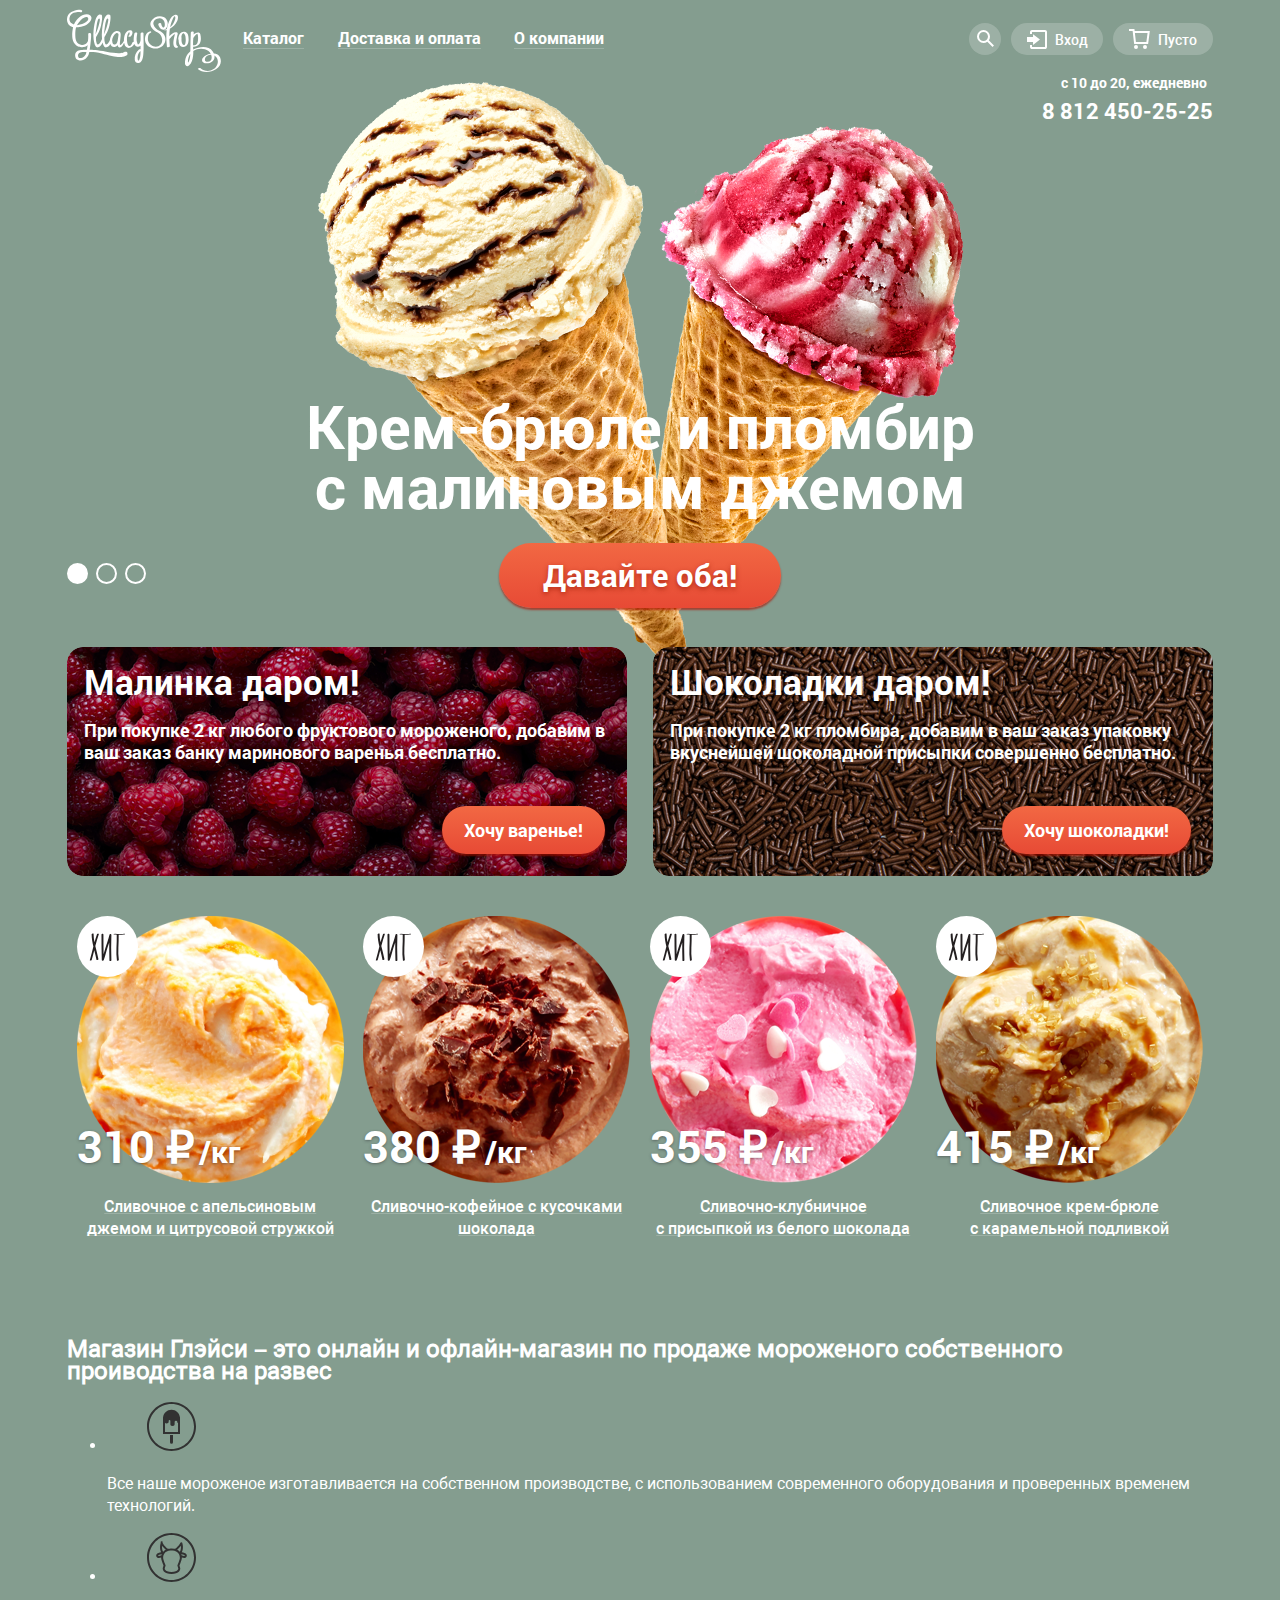
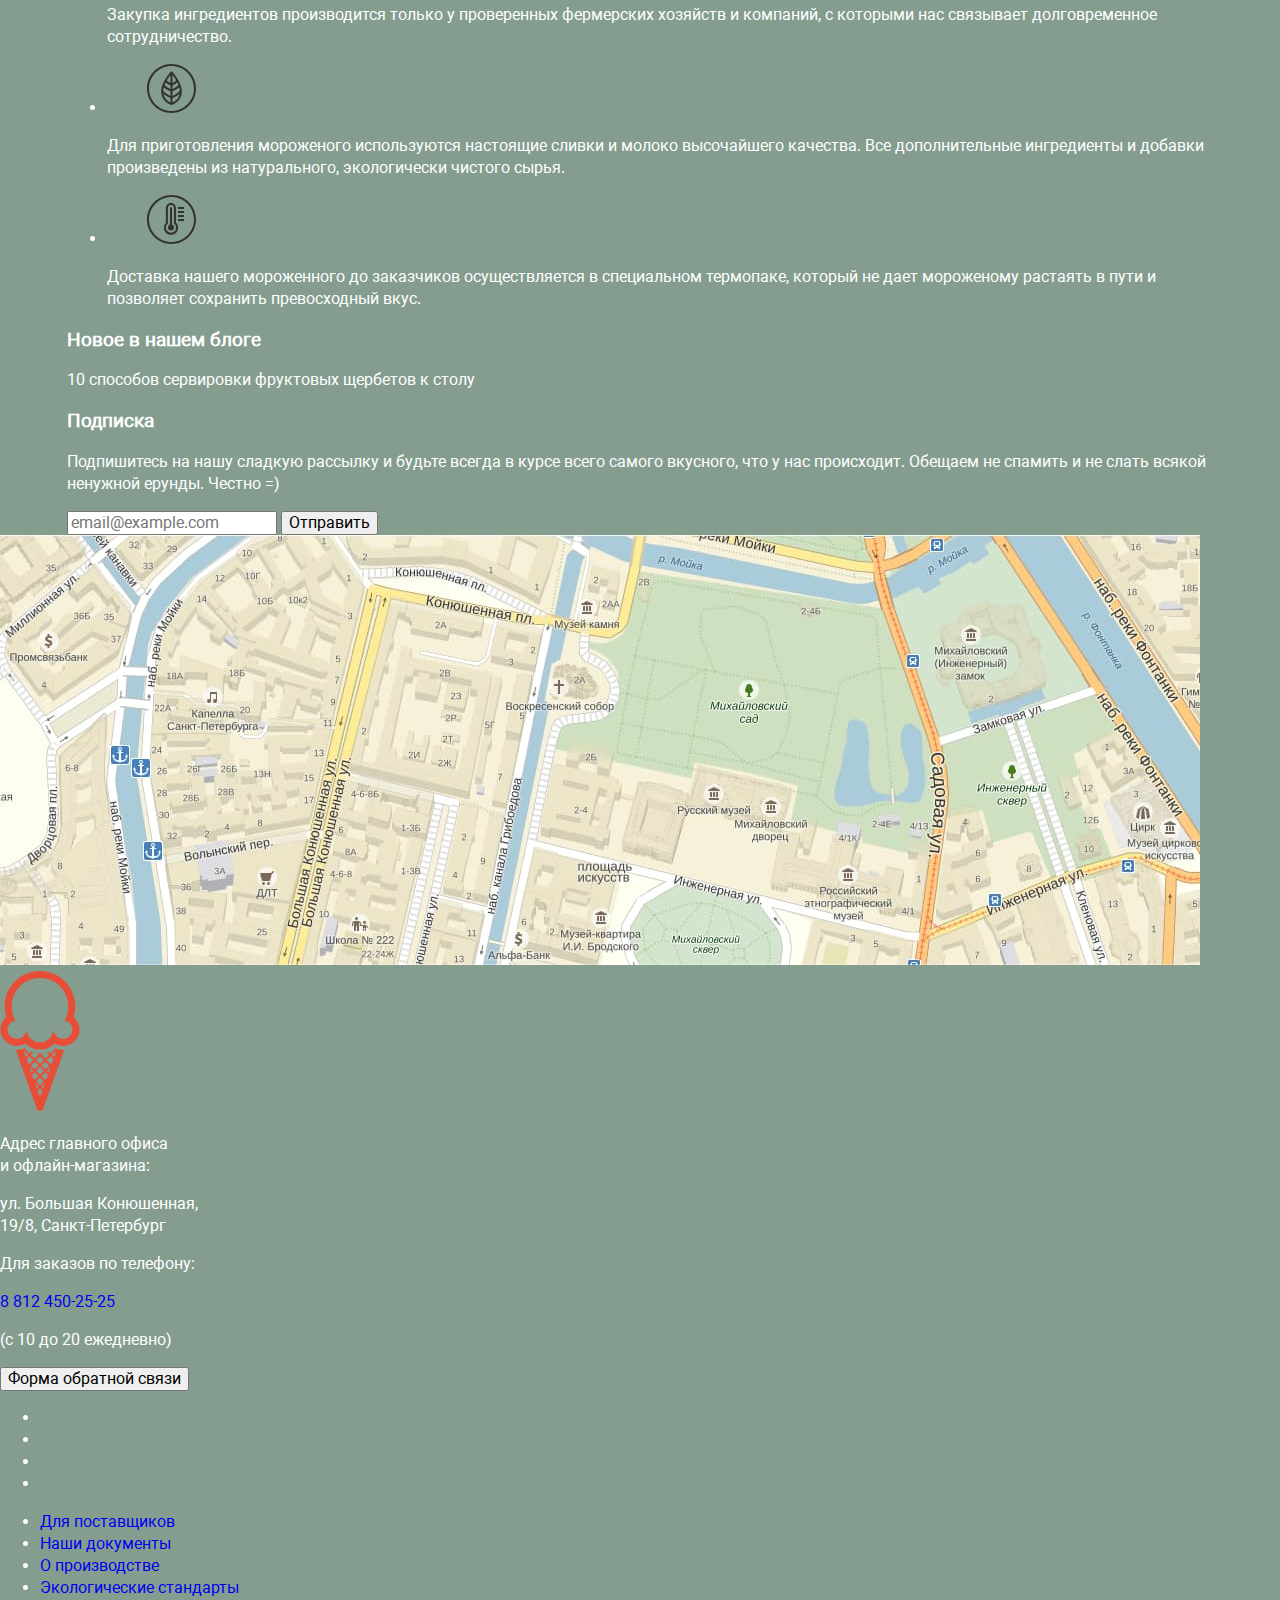
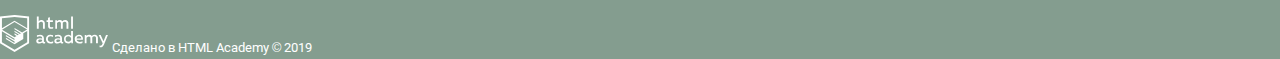
==== index.html @ 86db8cbe "Добавил header в каталог. Завершил index карточки товара хит." ====
<!DOCTYPE html>
<html class="document-page" lang="ru">
  <head>
    <meta charset="utf-8">
    <meta name="viewport" content="width=device-width, initial-scale=1.8">
    <meta http-equiv="X-UA-Compatible" content="ie=edge">
    <link rel="stylesheet" href="css/normalize.css">
    <link rel="stylesheet" href="css/style.css">
    <title>HTML Academy: Глейси</title>
  </head>

  <body class="page-body page-wrapper-1">
    <header class="main-header container">
      <img class="index-logo" src="img/logo.svg" height="64" width="154" alt="Логотип">

      <nav class="header-menu">
        <ul class="header-menu-list">
          <li class="header-menu-item">
            <a class="header-menu-reff hidden-menu-open" href="#">Каталог</a>

            <div class="hidden-menu">
              <h2 class="hidden-menu-title">Новинки</h2>

              <ul class="hidden-menu-list">
                <li class="hidden-menu-item">
                  <a class="hidden-reff" href="catalog.html">Сливочное</a>
                </li>

                <li class="hidden-menu-item">
                  <a class="hidden-reff" href="#">Щербеты</a>
                </li>

                <li class="hidden-menu-item">
                  <a class="hidden-reff" href="#">Фруктовый лед</a>
                </li>

                <li class="hidden-menu-item">
                  <a class="hidden-reff" href="#">Мелорин</a>
                </li>
              </ul>
            </div>
          </li>

          <li class="header-menu-item">
            <a class="header-menu-reff" href="#">Доставка и оплата</a>
          </li>

          <li class="header-menu-item">
            <a class="header-menu-reff"  href="#">О компании</a>
          </li>
        </ul>
      </nav>

      <ul class="header-login-menu">
        <li class="login-menu-item">
          <form action="https://echo.htmlacademy.ru" class="search-form" method="get">
            <label for="search-on-document" class="visually-hidden">Поиск на сайте</label>

            <input id="search-on-document" class="search-field" type="search" placeholder="Крем-брюле">

            <button class="login-menu-btn search-btn" type="submit" aria-label="Найти"></button>
          </form>
        </li>

        <li class="login-menu-item">
          <button class="login-menu-btn login-btn" type="button">Вход</button>

          <form action="https://echo.htmlacademy.ru" class="login-form" method="get">
            <label for="login-email" class="visually-hidden">Вход в личный кабинет</label>

            <input id="login-email" class="text-field" type="email" placeholder="email@example.com">

            <label for="login-password" class="visually-hidden">Поиск на сайте</label>

            <input id="login-password" class="text-field" type="email" placeholder="......">

            <button class="gl-btn enter-btn" type="submit">Войти</button>

            <div class="login-reff">
              <a href="#">Забыли пароль?</a>

              <a href="#">Новая регистрация</a>
            </div>
          </form>
        </li>

        <li class="login-menu-item">
          <button class="login-menu-btn basket-btn" type="button">Пусто</button>

          <form action="https://echo.htmlacademy.ru" class="basket-form" method="get">
            <ul class="product-items-list">
              <li class="product-item">
                <img src="img/item_1_small.png" height="33" width="33" alt="мини фото товара 1"/>

                <span>Пломбир с апельсиновым джемом</span>

                <span class="qty-product">1,5 кг х&nbsp;</span>

                <span class="item-price">200 руб.</span>

                <span class="total-amount">300 руб.</span>
              </li>

              <li class="product-item">
                <img src="img/item_2_small.png" height="33" width="33" alt="мини фото товара 2"/>

                <span>Клубничный пломбир с присыпкой из белого шоколада</span>

                <span class="qty-product">1,5 кг х&nbsp;</span>

                <span class="item-price">300 руб.</span>

                <span class="total-amount">450 руб.</span>
              </li>
            </ul>

            <div class="product-order">
              <div class="total-price">
                <span>Итого:&nbsp;</span>

                <span>750 руб.</span>
              </div>

              <button class="gl-btn buy-btn" type="submit">Оформить заказ</button>
            </div>
          </form>
         </li>
      </ul>

      <div class="header-contact">
        <p>с 10 до 20, ежедневно</p>

        <a href="tel:88124502525">8 812 450-25-25</a>
      </div>

      <section class="slider">
        <ul class="slider-list">
          <li class="slider-item slide slide-current" data-number="1">
            <h3 class="slide-title">
              Крем-брюле и пломбир с малиновым джемом
            </h3>

            <a class="button slide-button" href="#">
              Давайте оба!
            </a>
          </li>

          <li class="slider-item slide" data-number="2">
            <h3 class="slide-title">
              Шоколадный пломбир и лимонный сорбет
            </h3>

            <a class="button slide-button" href="#">
              Давайте оба!
            </a>
          </li>

          <li class="slider-item slide" data-number="3">
            <h3 class="slide-title">
              Пломбир с помадкой и клубничный щербет
            </h3>

            <a class="button slide-button" href="#">
              Давайте оба!
            </a>
          </li>
        </ul>

        <div class="slider-controls">
          <button class="slider-control current" type="button" aria-label="Первый слайд" data-number="1"></button>
          <button class="slider-control" type="button" aria-label="Второй слайд" data-number="2"></button>
          <button class="slider-control" type="button" aria-label="Третий слайд" data-number="3"></button>
        </div>
      </section>
    </header>

    <main>
      <h1 class="visually-hidden">Глейси</h1>

      <div class="container">
        <section class="promo-action">
          <ul class="promo-action-list">
            <li class="promo-action-item">
              <h2 class="promo-item-title">Малинка даром!</h2>

              <p class="promo-item-text">При покупке 2 кг любого фруктового мороженого, добавим в ваш заказ банку маринового варенья бесплатно.</p>

              <a class="gl-btn promo-item-btn" href="#">Хочу варенье!</a>
            </li>

            <li class="promo-action-item">
              <h2 class="promo-item-title">Шоколадки даром!</h2>

              <p class="promo-item-text">При покупке 2 кг пломбира, добавим в ваш заказ упаковку вкуснейшей шоколадной присыпки совершенно бесплатно.</p>

              <a class="gl-btn promo-item-btn" href="#">Хочу шоколадки!</a>
            </li>
          </ul>
        </section>

        <section class="product-hit">
          <ul class="product-hit-list">
            <li class="product-hit-item">
              <div class="product-item-wrapper">
                <h3 class="product-hit-title">Сливочное с апельсиновым<br> джемом и цитрусовой стружкой</h3>

                <img class="product-hit-img" src="img/item-hit_1.png" height="267" width="267" alt="Фото Сливочное с апельсиновым джемом"/>

                <div class="product-hit-price">
                  <span class="hit-price">310 ₽</span>

                  <span class="hit-weight">/кг</span>
                </div>
              </div>

              <a class="gl-btn show-btn" href="#">Быстрый просмотр</a>
            </li>

            <li class="product-hit-item">
              <div class="product-item-wrapper">
                <h3 class="product-hit-title">Сливочно-кофейное с кусочками шоколада</h3>

                <img class="product-hit-img" src="img/item-hit_2.png" height="267" width="267" alt="Фото Сливочно-кофейное"/>

                <div class="product-hit-price">
                  <span class="hit-price">380 ₽</span>

                  <span class="hit-weight">/кг</span>
                </div>
              </div>

              <a class="gl-btn show-btn" href="#">Быстрый просмотр</a>
            </li>

            <li class="product-hit-item">
              <div class="product-item-wrapper">
                <h3 class="product-hit-title">Сливочно-клубничное<br> с присыпкой из белого шоколада</h3>

                <img class="product-hit-img" src="img/item-hit_3.png" height="267" width="267" alt="Фото Сливочно-клубничное"/>

                <div class="product-hit-price">
                  <span class="hit-price">355 ₽</span>

                  <span class="hit-weight">/кг</span>
                </div>
              </div>

              <a class="gl-btn show-btn" href="#">Быстрый просмотр</a>
            </li>

            <li class="product-hit-item">
              <div class="product-item-wrapper">
                <h3 class="product-hit-title">Сливочное крем-брюле<br> с карамельной подливкой </h3>

                <img class="product-hit-img" src="img/item-hit_4.png" height="267" width="267" alt="Фото Сливочное крем-брюле"/>

                <div class="product-hit-price">
                  <span class="hit-price">415 ₽</span>

                  <span class="hit-weight">/кг</span>
                </div>
              </div>

              <a class="gl-btn show-btn" href="#">Быстрый просмотр</a>
            </li>
           </ul>
        </section>

        <section>
          <h2>Магазин Глэйси – это онлайн и офлайн-магазин по продаже мороженого собственного проиводства на развес</h2>

          <ul>
            <li>
              <figure>
                <img src="img/ice-cream.svg" alt="Мороженое">
              </figure>

              <p>Все наше мороженое изготавливается на собственном производстве, с использованием современного оборудования и проверенных временем технологий.</p>
            </li>

            <li>
              <figure>
                <img src="img/cow.svg" alt="Корова">
              </figure>

              <p>Закупка ингредиентов производится только у проверенных фермерских хозяйств и компаний, с которыми нас связывает долговременное сотрудничество.</p>
            </li>

            <li>
              <figure>
                <img src="img/eco.svg" alt="Эко">
              </figure>

              <p>Для приготовления мороженого используются настоящие сливки и молоко высочайшего качества. Все дополнительные ингредиенты и добавки произведены из натурального, экологически чистого сырья.</p>
            </li>

            <li>
              <figure>
                <img src="img/thermometer.svg" alt="Градусник">
              </figure>

              <p>Доставка нашего мороженного до заказчиков осуществляется в специальном термопаке, который не дает мороженому растаять в пути и позволяет сохранить превосходный вкус.</p>
            </li>
          </ul>
        </section>

        <section>
          <div>
            <h3>Новое в нашем блоге</h3>

            <p>10 способов сервировки фруктовых щербетов к столу</p>
          </div>

          <div>
            <h3>Подписка</h3>

            <p>Подпишитесь на нашу сладкую рассылку и будьте всегда в курсе всего самого вкусного, что у нас происходит. Обещаем не спамить и не слать всякой ненужной ерунды. Честно =)</p>

            <form>
              <input type="text" placeholder="email@example.com" required>
              <button type="submit">Отправить</button>
            </form>
          </div>
        </section>
      </div>

      <section class="main-map">
        <a href="#">
          <img src="img/map.jpg" alt="Карта">
        </a>

        <img src="img/pin.svg" alt="Указатель">

        <div>
          <p>Адрес главного офиса<br>
            и офлайн-магазина:
          </p>

          <p>ул. Большая Конюшенная,<br>
            19/8, Санкт-Петербург
          </p>

          <p>Для заказов по телефону:</p>

          <a href="tel:88124502525">8 812 450-25-25</a>

          <p>(с 10 до 20 ежедневно)</p>

          <button>Форма обратной связи</button>
        </div>
      </section>
    </main>

    <footer>
      <ul>
        <li><a href="#" aria-label="Facebook"></a></li>
        <li><a href="#" aria-label="VK"></a></li>
        <li><a href="#" aria-label="Insta"></a></li>
        <li><a href="#" aria-label="Twiter"></a></li>
      </ul>

      <div>
        <ul>
          <li><a href="#">Для поставщиков</a></li>
          <li><a href="#">Наши документы</a></li>
          <li><a href="#">О производстве</a></li>
          <li><a href="#">Экологические стандарты</a></li>
        </ul>
      </div>

      <div>
        <a href="#">
          <img src="img/logo-htmlacademy.svg" height="39" width="108" alt="Логотип академии">
        </a>

        <small>Сделано в HTML Academy © 2019</small>
      </div>
    </footer>

    <script src="js/script.js"></script>
  </body>
</html>
---- css/style.css ----
/*Fonts*/

@font-face {
  font-family: "Roboto";
  src: url("../fonts/roboto.woff2") format("woff2"),
  url("../fonts/roboto.woff") format("woff");
  font-weight: normal;
  font-style: normal;
}

@font-face {
  font-family: "Roboto Bold";
  src: url("../fonts/robotobold.woff2") format("woff2"),
  url("../fonts/robotobold.woff") format("woff");
  font-weight: bold;
  font-style: normal;
}

@font-face {
  font-family: "Roboto Medium";
  src: url("../fonts/robotomedium.woff2") format("woff2"),
  url("../fonts/robotomedium.woff") format("woff");
  font-weight: 500;
  font-style: normal;
}

/* Variables */

:root {
  --basic-white: #FFFFFF;
  --basic-dark: #323232;
  --basic-gray: #EDEDED;
  --border-gray: #D3D3D2;
  --border-basket: #CACAC7;
  --basic-basket-price: #ABABAB;
  --basic-red-light: #F26843;
  --basic-red-dark: #E74A35;
  --shadow-dark: #696969;
  --shadow-red: #AC1000;
  --shadow-red-dark: #942718;
  --reff-red: #FFBC9E;
  --basic-placeholder: #999999;

  --background-white: #F8F7F4;
  --background-green: #849D8F;
  --background-gray: #8996A6;
  --background-red: #9D8B84;
  --background-red-light: #FBDED7;
  --background-red-bright: #F6B5A5;
  --background-red-dark: #D07058;

  --opacity-black-007: rgba(0, 0, 0, 0.07);
  --opacity-black-02: rgba(0, 0, 0, 0.2);
  --opacity-black-04: rgba(0, 0, 0, 0.4);
  --opacity-gray-02: rgba(50, 50, 50, 0.2);
  --opacity-gray-03: rgba(50, 50, 50, 0.3);
  --opacity-text-gray: rgba(49, 50, 53, 0.5);
  --opacity-white-02: rgba(255, 255, 255, 0.2);
  --opacity-white-04: rgba(255, 255, 255, 0.4);
  --opacity-red-03: rgba(255, 188, 158, 0.3);
  --opacity-red-064: rgba(172, 16, 0, 0.64);
  --opacity-red-025: rgba(172, 16, 0, 0.25);
  --opacity-red-076: rgba(160, 32, 11, 0.76);
}

/* Global */

.visually-hidden {
  position: absolute;
  width: 1px;
  height: 1px;
  margin: -1px;
  border: 0;
  padding: 0;
  clip: rect(0 0 0 0);
  overflow: hidden;
}

body {
  min-width: 1180px;
  margin: 0;
  padding: 0;
  font-family: "Roboto", Arial, sans-serif;
  font-style: normal;
  font-weight: normal;
  font-size: 16px;
  line-height: 22px;
  color: var(--basic-white);
}

a {
  text-decoration: none;
}

img {
  max-width: 100%;
  height: auto;
}

.document-page {
  height: 100%;
}

.container {
  width: 1146px;
  padding: 0 27px;
  margin: 0 auto;
}

/*All buttons*/
.gl-btn {
  padding: 0;

  font-family: "Roboto Bold", Arial, sans-serif;
  font-style: normal;
  font-weight: bold;
  font-size: 18px;
  color: var(--basic-white);

  background: linear-gradient(180deg, var(--basic-red-light) 0%, var(--basic-red-dark) 100%);

  border: none;

  cursor: pointer;
}

.gl-btn:focus {
  outline: none;
}

.gl-btn:hover,
.gl-btn:focus {
  background: linear-gradient(0deg, var(--opacity-white-02), var(--opacity-white-02)),
  linear-gradient(180deg, var(--basic-red-light) 0%, var(--basic-red-dark) 100%);
  box-shadow: 0 2px 2px var(--shadow-red);
}

.gl-btn:active {
  background: linear-gradient(0deg, var(--opacity-black-007), var(--opacity-black-007)),
  linear-gradient(180deg, var(--basic-red-light) 0%, var(--basic-red-dark) 100%);
  box-shadow: inset 0 2px 2px var(--shadow-red-dark);
}

/* Grid */

.page-body {
  min-height: 100%;
  display: grid;
  grid-template-rows: min-content 1fr min-content;
  align-content: start;

  background-repeat: no-repeat;
  background-position: 50% 82px;
}

.page-wrapper-1 {
  background-color: var(--background-green);
  background-image: url("../img/Group 1.png");
}

.page-wrapper-2 {
  background-color: var(--background-gray);
  background-image: url("../img/Group 2.png");
}

.page-wrapper-3 {
  background-color: var(--background-red);
  background-image: url("../img/Group 3.png");
}

/* Main header */

.main-header {
  display: grid;
  grid-template-rows: min-content min-content 1fr;
  grid-template-columns: 154px 1fr 1fr;
  margin-bottom: 20px;
}

.index-logo {
  grid-column: 1 / 2;
  grid-row: 1 / 2;
  margin-top: 9px;
}

.main-logo {
  display: inline-block;
  grid-column: 1 / 2;
  grid-row: 1 / 2;
  margin-top: 9px;
}

/*Header navigation*/

.header-menu {
  grid-column: 2 / 3;
  grid-row: 1 / 2;
  padding-left: 9px;
  margin-top: 22px;
}

.header-menu-list {
  margin: 0;
  padding: 0;
  list-style: none;
}

.header-menu-item {
  display: inline-block;
  position: relative;
  margin-right: 29px;

  text-align: center;
  line-height: 33px;

  vertical-align: baseline;
}

.header-menu-item:first-child {
  width: 87px;
  margin-right: 17px;
}

.header-menu-item a {
  font-family: "Roboto Bold", Arial, sans-serif;
  font-style: normal;
  font-weight: bold;
  line-height: 18px;
  color: var(--basic-white);

  border-bottom: 1px solid var(--opacity-white-02);
}

.header-menu-reff:not(.hidden-menu-open):not(.current-page):hover,
.header-menu-reff:not(.hidden-menu-open):not(.current-page):focus,
.header-menu-reff:not(.hidden-menu-open):not(.current-page):active {
  color: var(--reff-red);

  border-bottom: 1px solid var(--opacity-red-03);
}

.header-menu-item:first-child:hover > .hidden-menu-open:not(.current-page),
.header-menu-item .hidden-menu-open:not(.current-page):focus {
  display: inline-block;
  width: 85px;
  height: 31px;
  padding-left: 2px;

  color: var(--basic-dark);
  text-align: center;
  vertical-align: baseline;
  line-height: 31px;

  background-color: var(--basic-white);

  border-radius: 26px;
}

.hidden-menu-open:active {
  background: var(--basic-gray);
  box-shadow: inset 0 2px 1px var(--shadow-dark);
}

.header-menu-item:first-child > .current-page,
.header-menu-item:first-child:hover > .current-page,
.header-menu-item .current-page:focus,
.header-menu-item .current-page:active {
  display: inline-block;
  width: 85px;
  height: 31px;
  padding-left: 2px;

  color: var(--basic-white);
  text-align: center;
  vertical-align: baseline;
  line-height: 31px;

  background-color: var(--background-red-dark);
  box-shadow: none;

  border-radius: 26px;
}

.hidden-menu-open {
  margin-bottom: 5px;
}

/*Hidden menu*/

.hidden-menu {
  display: none;
  position: absolute;
  left: -6px;
  min-width: 143px;
  min-height: 171px;

  background: var(--basic-white);
  box-shadow: 0 20px 20px var(--opacity-black-04);
  border-radius: 4px;
  z-index: 3;
}

.hidden-menu-title {
  margin: 10px 5px 0 5px;
  padding-bottom: 9px;
  padding-left: 16px;

  color: var(--basic-dark);
  font-size: 14px;
  line-height: 18px;
  text-align: left;

  border-bottom: 1px solid var(--opacity-gray-02);
}

.hidden-menu-list {
  list-style: none;
  padding: 0;
  margin-top: 6px;
}

.hidden-menu-item {
  margin-bottom: 5px;

  text-align: left;
}

.hidden-menu-item a {
  display: block;
  width: 100%;
  height: 27px;
  margin-bottom: -1px;
  padding-left: 21px;

  font-family: "Roboto", Arial, sans-serif;
  font-style: normal;
  font-weight: normal;
  color: var(--basic-dark);
  font-size: 14px;
  line-height: 27px;
  box-sizing: border-box;
}

.hidden-menu-item .page-here {
  color: var(--basic-white);

  background: var(--background-red-dark);

  cursor: default;
}

.hidden-reff:not(.page-here):hover,
.hidden-reff:not(.page-here):focus {
  color: var(--basic-dark);

  background: var(--background-red-light);
  border: none;
}

.hidden-reff:not(.page-here):active {
  color: var(--basic-dark);

  background: var(--background-red-bright);
}

.header-menu-item:hover .hidden-menu,
.hidden-menu-open:focus + .hidden-menu {
  display: block;
}

/*Header login menu*/
.header-login-menu {
  display: flex;
  grid-column: 3 / -1;
  grid-row: 1 / 2;
  justify-self: end;
  margin-top: 23px;
  margin-bottom: 0;
  padding: 0;

  list-style: none;
}

.login-menu-item {
  position: relative;
  display: inline-block;
  vertical-align: top;
}

.login-menu-btn {
  height: 32px;

  font-family: "Roboto Medium", Arial, sans-serif;
  font-style: normal;
  font-weight: 500;
  font-size: 14px;
  line-height: 32px;
  color: var(--basic-white);

  background-color: var(--opacity-white-02);

  border: none;
  border-radius: 20px;
}

.login-menu-item:hover .login-menu-btn,
.login-menu-btn:focus {
  color: var(--basic-dark);

  background-color: var(--basic-white);
}

.search-btn {
  position: absolute;
  top: 0;
  right: 10px;
  width: 32px;
  padding-top: 3px;
}

.login-menu-item:hover .search-btn {
  top: -36px;
  right: 0;
}

.search-btn::before {
  content: url("../img/loupe_white.svg");
  align-self: center;
}

.login-menu-item:hover .search-btn::before,
.search-btn:focus::before {
  content: url("../img/loupe_black.svg");
}

.login-btn {
  width: 92px;
  margin-right: 10px;
}

.login-btn::before {
  content: url("../img/entrance_white.svg");
  margin-right: 8px;

  vertical-align: -11%;
}

.login-menu-item:hover .login-btn::before,
.login-btn:focus::before {
  content: url("../img/entrance_black.svg");
}

.login-menu-item:hover .login-form {
  display: flex;
}

.basket-btn {
  width: 100px;
}

.basket-btn::before {
  content: url("../img/basket_white.svg");
  margin-right: 8px;

  vertical-align: -11%;
}

.login-menu-item:hover .basket-btn::before,
.basket-btn:focus::before {
  content: url("../img/basket_black.svg");
}

.basket-btn.has-product {
  width: 118px;
  color: var(--basic-dark);

  background-color: var(--basic-white);
}

.basket-btn.has-product::before {
  content: url("../img/basket-red.svg");
  margin-right: 8px;

  vertical-align: -11%;
}

.login-menu-item:hover .basket-btn.has-product::before,
.basket-btn.has-product:focus::before {
  content: url("../img/basket-red.svg");
}

/*Search form*/

.search-field {
  display: none;
}

.login-menu-item:hover .search-form {
  display: flex;
  justify-content: center;
  align-items: center;
  position: absolute;
  top: 36px;
  right: 10px;
  width: 341px;
  height: 84px;

  background: var(--background-white);
  box-shadow: 0 20px 20px var(--opacity-black-04);
  border-radius: 4px;
}

.login-menu-item:hover .search-field {
  display: block;
  width: 311px;
  height: 44px;
  padding-left: 14px;

  font-family: "Roboto", Arial, sans-serif;
  font-style: normal;
  font-weight: normal;
  font-size: 15px;
  line-height: 42px;
  letter-spacing: -0.03em;

  background: var(--basic-white);
  border: 1px solid var(--border-gray);
  box-sizing: border-box;
  border-radius: 4px;
}

.search-field::placeholder {
  font-family: "Roboto", Arial, sans-serif;
  font-style: normal;
  font-weight: normal;
  font-size: 15px;
  line-height: 16px;

  color: var(--basic-placeholder);
}

/*Login form*/

.login-form {
  display: none;
  flex-wrap: wrap;
  position: absolute;
  top: 36px;
  right: 10px;
  width: 277px;
  height: 214px;

  background: var(--background-white);
  box-shadow: 0 20px 20px var(--opacity-black-04);
  border-radius: 4px;

  z-index: 10;
}

.text-field {
  width: 241px;
  height: 44px;
  margin: 0 auto;
  padding-left: 16px;

  font-family: "Roboto", Arial, sans-serif;
  font-style: normal;
  font-weight: normal;
  font-size: 14px;
  line-height: 42px;

  background: var(--basic-white);
  border: 1px solid var(--border-gray);
  box-sizing: border-box;
  border-radius: 4px;
}

.text-field:first-of-type {
  margin-top: 20px;
}

.text-field::placeholder {
  font-family: "Roboto", Arial, sans-serif;
  font-style: normal;
  font-weight: normal;
  font-size: 14px;
  line-height: 16px;
  color: var(--basic-placeholder);
}

.enter-btn {
  width: 103px;
  height: 44px;
  margin-left: 19px;
  padding: 0;

  line-height: 16px;

  box-shadow: 0 1px 2px var(--opacity-red-025);

  border-radius: 26px;
}

.login-reff {
  display: flex;
  flex-direction: column;
  margin-top: 2px;
  margin-left: 20px;
}

.login-reff a {
  margin-bottom: 6px;
  font-family: "Roboto", Arial, sans-serif;
  font-style: normal;
  font-weight: normal;
  font-size: 13px;
  line-height: 15px;
  color: var(--basic-dark);
  text-decoration: underline solid var(--opacity-gray-03);
}

.login-reff a:hover,
.login-reff a:focus,
.login-reff a:active {
  color: var(--reff-red);
  text-decoration: underline solid var(--opacity-red-03);
}

/*Basket form*/

.basket-form {
  display: none;
}

.login-menu-item:hover .basket-form.has-product {
  display: block;
  position: absolute;
  top: 36px;
  right: 0;
  width: 539px;
  height: 242px;

  background: var(--background-white);
  box-shadow: 0 20px 20px var(--opacity-black-04);
  border-radius: 4px;
  z-index: 10;
}

.product-items-list {
  margin: 0 15px;
  padding: 15px 0;

  list-style: none;

  border-bottom: 1px solid var(--border-basket);
}

.product-item {
  display: flex;
  align-items: start;
  margin-bottom: 16px;
  padding-left: 6px;
}

.product-item:last-child {
  margin-bottom: 0;
}

.product-item::before {
  content: url("../img/cross-small.svg");
  margin-top: 10px;
}

.product-item img {
  margin-top: 5px;
  margin-left: 9px;
  margin-right: 13px;
}

.product-item span {
  display: inline-block;
  max-width: 216px;
  margin-top: 14px;

  font-family: "Roboto", Arial, sans-serif;
  font-style: normal;
  font-weight: normal;
  font-size: 13px;
  line-height: 16px;
  color: var(--basic-dark);
  vertical-align: baseline;
}

.qty-product {
  margin-left: 31px;
}

.product-item .item-price {
  color: var(--basic-basket-price);
}

.total-amount {
  margin-left: 26px;
}

.product-order {
  display: flex;
  flex-direction: column;
  align-items: flex-end;
  margin-top: 12px;
  margin-right: 13px;
}

.total-price span {
  font-family: "Roboto Bold", Arial, sans-serif;
  font-style: normal;
  font-weight: bold;
  font-size: 15px;
  line-height: 16px;
  color: var(--basic-dark);
}

.buy-btn {
  width: 172px;
  height: 44px;
  margin-top: 11px;

  line-height: 16px;

  box-shadow: 0 1px 2px var(--opacity-red-025);

  border-radius: 26px;
}

/*Contacts*/

.header-contact {
  grid-column: 3 / -1;
  grid-row: 2 / 3;
  justify-self: end;
  margin-top: 2px;
}

.header-contact p {
  margin-top: 0;
  margin-left: 19px;
  margin-bottom: 8px;

  font-family: "Roboto Bold", Arial, sans-serif;
  font-style: normal;
  font-weight: bold;
  font-size: 14px;
  line-height: 16px;
}

.header-contact a {
  font-family: "Roboto Bold", Arial, sans-serif;
  font-style: normal;
  font-weight: bold;
  font-size: 22px;
  line-height: 24px;
  color: var(--basic-white);
}

.header-contact a:hover,
.header-contact a:focus,
.header-contact a:active {
  color: var(--reff-red);
}

/*Slider*/

.slider {
  position: relative;
  grid-column: 1 / -1;
  grid-row: 3 / -1;
  padding-top: 271px;

  text-align: center;
  color: var(--basic-white);
}

.slider-list {
  margin: 0;
  padding: 0;
  list-style: none;
}

.slide {
  display: none;
}

.slide-current {
  display: block;
}

.slide-title {
  width: 700px;
  margin: 0 auto;
  margin-bottom: 27px;

  font-family: "Roboto Bold", Arial, sans-serif;
  font-style: normal;
  font-weight: bold;
  font-size: 60px;
  line-height: 60px;
}

.button {
  display: inline-block;
  padding: 12px 44px;

  font-family: "Roboto Bold", Arial, sans-serif;
  font-style: normal;
  font-weight: bold;
  font-size: 31px;
  line-height: 41px;
  text-align: center;
  color: #ffffff;
  vertical-align: top;
  text-decoration: none;
  text-shadow: 0 2px 5px var(--opacity-red-076);

  background: #f26843;
  background: linear-gradient(180deg, var(--basic-red-light), var(--basic-red-dark));

  border-radius: 50px;
  box-shadow: 0 2px 2px var(--opacity-red-064);
  border: none;
  cursor: pointer;
}

.button:hover {
  background: linear-gradient(0deg, var(--opacity-white-02), var(--opacity-white-02)),
              linear-gradient(180deg, var(--basic-red-light) 0%, var(--basic-red-dark) 100%);
  box-shadow: 0 2px 2px var(--shadow-red);
}

.button:active {
  background: linear-gradient(0deg, var(--opacity-black-007), var(--opacity-black-007)),
              linear-gradient(180deg, var(--basic-red-light) 0%, var(--basic-red-dark) 100%);
  box-shadow: inset 0 2px 2px var(--shadow-red-dark);
}

.slider-controls {
  position: absolute;
  bottom: 24px;
  left: 0;
  display: flex;
  width: 79px;
  justify-content: space-between;

  z-index: 20;
}

.slider-controls button {
  padding: 0;
  width: 21px;
  height: 21px;

  background-color: transparent;

  border: 2px solid var(--basic-white);
  border-radius: 50%;

  cursor: pointer;
  outline: none;
}

.slider-control:focus,
.slider-control:hover {
  background-color: var(--opacity-white-04);
}

.slider-control:active {
  background-color: var(--basic-white);
}

.slider-control.current {
  background-color: var(--basic-white);
}

/*Main section*/

/*Promo action*/

.promo-action {
  margin-top: 19px;
}

.promo-action-list {
  display: flex;
  justify-content: space-between;
  padding: 0;
  list-style: none;
}

.promo-action-item {
  display: flex;
  flex-direction: column;
  width: 560px;
  min-height: 229px;
  padding-left: 17px;
  padding-right: 22px;

  border: none;
  border-radius: 16px;
  box-sizing: border-box;
}

.promo-action-item:first-child {
  background-image: url("../img/background-banner-1.png");
}

.promo-action-item:last-child {
  background-image: url("../img/background-banner-2.png");
}

.promo-item-title {
  margin-top: 14px;
  margin-bottom: 0;
  font-family: "Roboto Bold", Arial, sans-serif;
  font-style: normal;
  font-weight: bold;
  font-size: 35px;
  line-height: 41px;
  color: var(--basic-white);
}

.promo-item-text {
  margin-top: 17px;
  font-family: "Roboto Bold", Arial, sans-serif;
  font-style: normal;
  font-weight: bold;
  font-size: 18px;
  line-height: 22px;
  color: var(--basic-white);
}

.promo-item-btn {
  margin-top: 25px;
  display: inline-block;
  align-self: flex-end;
  padding: 13px 22px;

  box-shadow: 0 2px 2px var(--opacity-red-064);

  border-radius: 70px;
}

/*Product HIT*/

.product-hit {
  margin-top: 40px;
}

.product-hit-list {
  display: flex;
  justify-content: space-between;
  padding: 0;
  margin: 0;

  list-style: none;
}

.product-hit-item {
  display: flex;
  flex-direction: column;
  align-items: center;
  width: 293px;
  min-height: 402px;

  background-color: transparent;
}

.product-item-wrapper {
  display: flex;
  flex-direction: column;
  position: relative;
  width: 267px;
  min-height: 320px;
}

.product-item-wrapper::before {
  content: url("../img/hit.svg");
  position: absolute;
  top: 0px;
  left: 0px;
  width: 61px;
  height: 61px;
  z-index: 5;
}

.product-hit-title {
  margin: 0;
  font-family: "Roboto Medium", Arial, sans-serif;
  font-style: normal;
  font-weight: 500;
  font-size: 16px;
  line-height: 22px;
  text-align: center;
  color: var(--basic-white);
  text-decoration: underline solid var(--opacity-white-02);
  text-decoration-skip-ink: none;
}

.product-hit-img {
  order: -2;
  z-index: -1;
}

.product-hit-price {
  order: -1;
  margin-top: -60px;
  margin-bottom: 27px;

}

.product-hit-price span {
  font-family: "Roboto Bold", Arial, sans-serif;
  font-style: normal;
  font-weight: bold;
  color: var(--basic-white);
  text-shadow: 0 1px 3px var(--opacity-text-gray);
}

.hit-price {
  font-size: 45px;
  line-height: 45px;
}

.hit-weight {
  font-size: 30px;
  line-height: 35px;
}

.show-btn {
  display: none;
  padding: 11px 17px;
  margin-top: 7px;

  line-height: 24px;
  text-align: center;

  border-radius: 50px;
}

.product-hit-item:hover {
  background: var(--opacity-white-02);
  box-shadow: 0px 20px 20px var(--opacity-black-02);
  border-radius: 4px;
}

.product-hit-item:hover > .show-btn {
  display: inline-block;
}
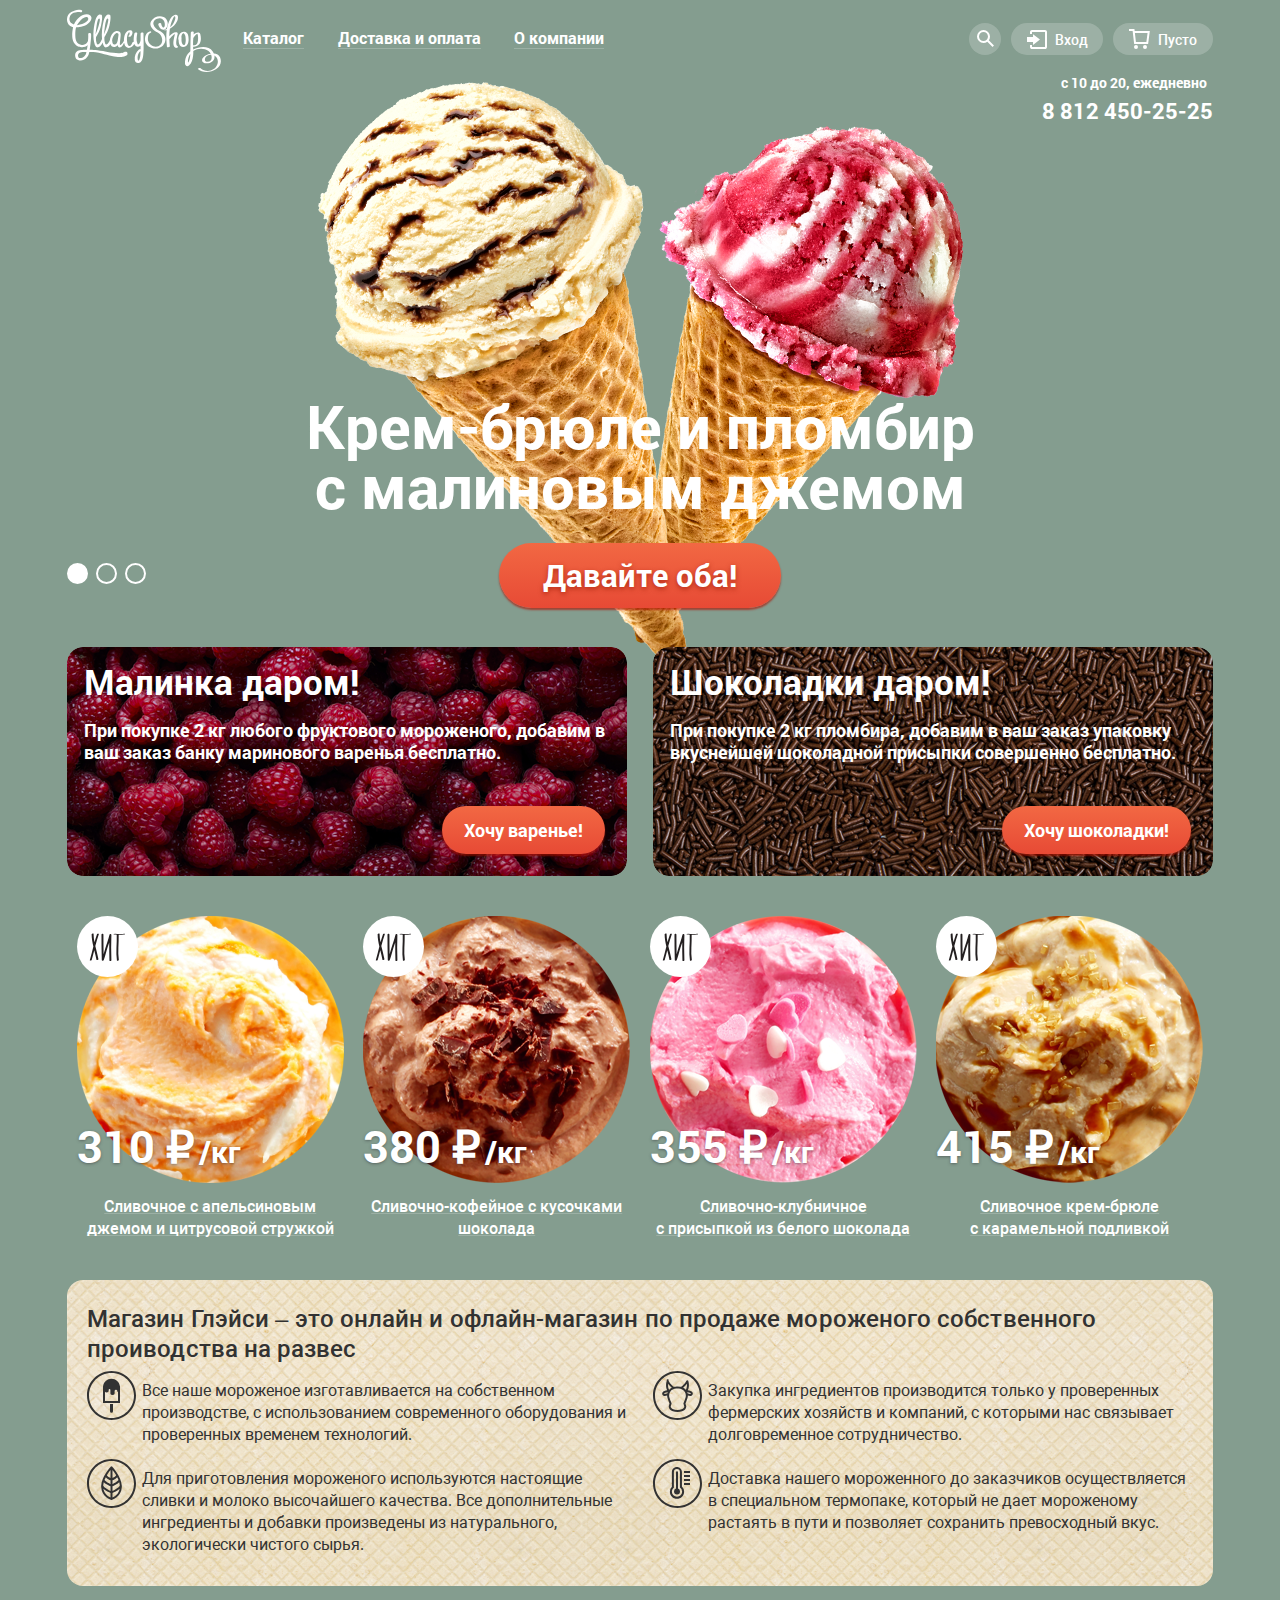
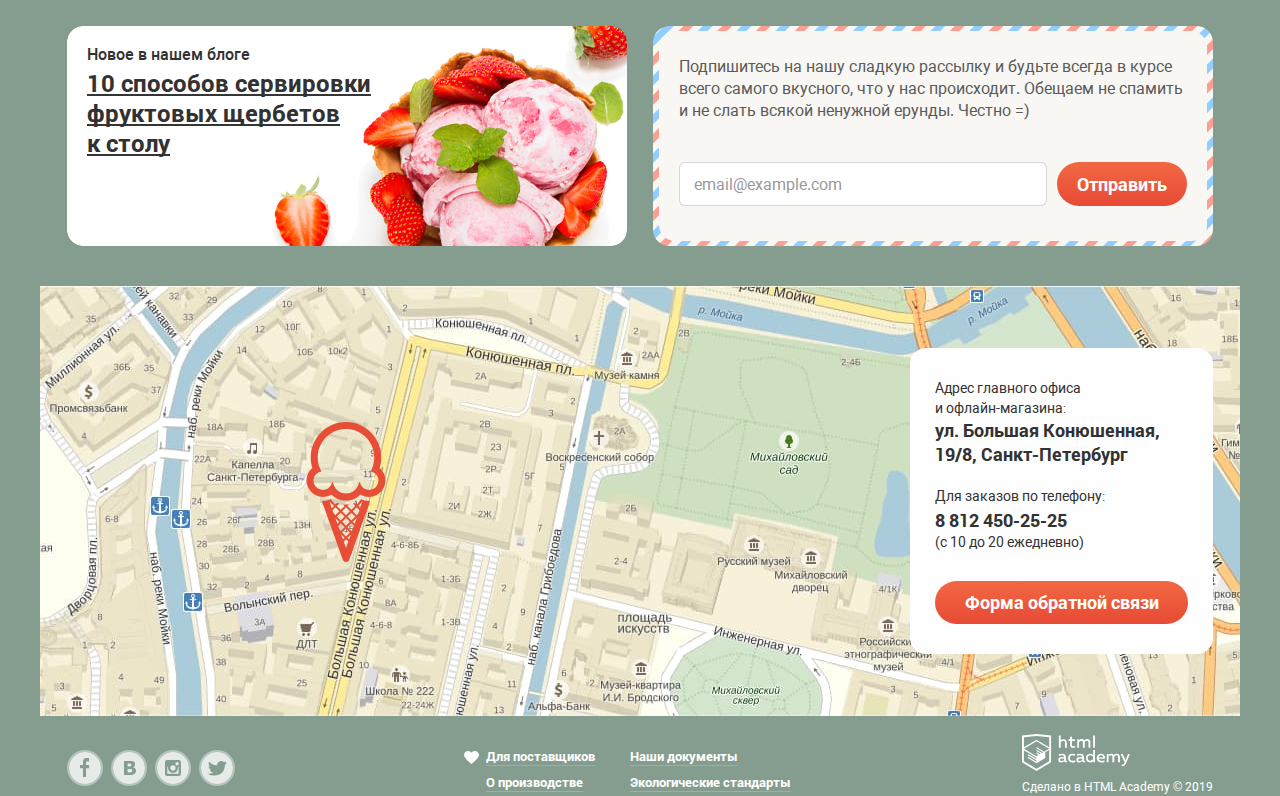
==== commit 7dc333ec: "Закончил index.html." ====
--- a/index.html
+++ b/index.html
@@ -266,114 +266,101 @@
            </ul>
         </section>
 
-        <section>
-          <h2>Магазин Глэйси – это онлайн и офлайн-магазин по продаже мороженого собственного проиводства на развес</h2>
-
-          <ul>
-            <li>
-              <figure>
-                <img src="img/ice-cream.svg" alt="Мороженое">
-              </figure>
-
-              <p>Все наше мороженое изготавливается на собственном производстве, с использованием современного оборудования и проверенных временем технологий.</p>
-            </li>
-
-            <li>
-              <figure>
-                <img src="img/cow.svg" alt="Корова">
-              </figure>
-
-              <p>Закупка ингредиентов производится только у проверенных фермерских хозяйств и компаний, с которыми нас связывает долговременное сотрудничество.</p>
-            </li>
-
-            <li>
-              <figure>
-                <img src="img/eco.svg" alt="Эко">
-              </figure>
-
-              <p>Для приготовления мороженого используются настоящие сливки и молоко высочайшего качества. Все дополнительные ингредиенты и добавки произведены из натурального, экологически чистого сырья.</p>
-            </li>
-
-            <li>
-              <figure>
-                <img src="img/thermometer.svg" alt="Градусник">
-              </figure>
-
-              <p>Доставка нашего мороженного до заказчиков осуществляется в специальном термопаке, который не дает мороженому растаять в пути и позволяет сохранить превосходный вкус.</p>
+        <section class="shop-intro">
+          <h2 class="shop-intro-title">Магазин Глэйси – это онлайн и офлайн-магазин по продаже мороженого собственного проиводства на развес</h2>
+
+          <ul class="shop-intro-list">
+            <li class="shop-intro-item">
+              <p class="shop-intro-text">Все наше мороженое изготавливается на собственном производстве, с использованием современного оборудования и проверенных временем технологий.</p>
+            </li>
+
+            <li class="shop-intro-item">
+              <p class="shop-intro-text">Закупка ингредиентов производится только у проверенных фермерских хозяйств и компаний, с которыми нас связывает долговременное сотрудничество.</p>
+            </li>
+
+            <li class="shop-intro-item">
+              <p class="shop-intro-text">Для приготовления мороженого используются настоящие сливки и молоко высочайшего качества. Все дополнительные ингредиенты и добавки произведены из натурального, экологически чистого сырья.</p>
+            </li>
+
+            <li class="shop-intro-item">
+              <p class="shop-intro-text">Доставка нашего мороженного до заказчиков осуществляется в специальном термопаке, который не дает мороженому растаять в пути и позволяет сохранить превосходный вкус.</p>
             </li>
           </ul>
         </section>
 
-        <section>
-          <div>
-            <h3>Новое в нашем блоге</h3>
-
-            <p>10 способов сервировки фруктовых щербетов к столу</p>
+        <section class="news-and-subscribe">
+          <div class="news-in-blog">
+            <h3 class="news-title">Новое в нашем блоге</h3>
+
+            <a class="news-reff">10 способов сервировки<br> фруктовых щербетов<br> к столу</a>
           </div>
 
-          <div>
-            <h3>Подписка</h3>
-
-            <p>Подпишитесь на нашу сладкую рассылку и будьте всегда в курсе всего самого вкусного, что у нас происходит. Обещаем не спамить и не слать всякой ненужной ерунды. Честно =)</p>
-
-            <form>
-              <input type="text" placeholder="email@example.com" required>
-              <button type="submit">Отправить</button>
-            </form>
+          <div class="subscribe-box">
+            <div class="subscribe-wrapper">
+              <h3 class="visually-hidden">Подписка</h3>
+
+              <p class="subscribe-text">Подпишитесь на нашу сладкую рассылку и будьте всегда в курсе всего самого вкусного, что у нас происходит. Обещаем не спамить и не слать всякой ненужной ерунды. Честно =)</p>
+
+              <form class="subscribe-form">
+                <label for="subscribe" class="visually-hidden">email для подписки</label>
+                <input id="subscribe" class="subscribe-field" type="email" placeholder="email@example.com" required>
+                <button class="gl-btn subscribe-btn" type="submit">Отправить</button>
+              </form>
+            </div>
           </div>
         </section>
       </div>
 
       <section class="main-map">
         <a href="#">
-          <img src="img/map.jpg" alt="Карта">
+          <img src="img/map.jpg" height="430" width="1200" alt="Карта"/>
         </a>
 
-        <img src="img/pin.svg" alt="Указатель">
-
-        <div>
-          <p>Адрес главного офиса<br>
+        <div class="contact-field">
+          <p class="contact-text">Адрес главного офиса<br>
             и офлайн-магазина:
           </p>
 
-          <p>ул. Большая Конюшенная,<br>
+          <p class="contact-adress">ул. Большая Конюшенная,
             19/8, Санкт-Петербург
           </p>
 
-          <p>Для заказов по телефону:</p>
-
-          <a href="tel:88124502525">8 812 450-25-25</a>
-
-          <p>(с 10 до 20 ежедневно)</p>
-
-          <button>Форма обратной связи</button>
+          <p class="contact-text">Для заказов по телефону:</p>
+
+          <a class="contact-phone-reff" href="tel:88124502525">8 812 450-25-25</a>
+
+          <p class="contact-text">(с 10 до 20 ежедневно)</p>
+
+          <button class="gl-btn feedback-btn">Форма обратной связи</button>
         </div>
       </section>
     </main>
 
-    <footer>
-      <ul>
-        <li><a href="#" aria-label="Facebook"></a></li>
-        <li><a href="#" aria-label="VK"></a></li>
-        <li><a href="#" aria-label="Insta"></a></li>
-        <li><a href="#" aria-label="Twiter"></a></li>
+    <footer class="main-footer container">
+      <ul class="social-reff-list">
+        <li class="social-reff-item"><a class="social-reff fb-reff" href="#" aria-label="Мы в фейсбуке"></a></li>
+        <li class="social-reff-item"><a class="social-reff vk-reff" href="#" aria-label="Мы в контакте"></a></li>
+        <li class="social-reff-item"><a class="social-reff inst-reff" href="#" aria-label="Мы в инстаграме"></a></li>
+        <li class="social-reff-item"><a class="social-reff tw-reff" href="#" aria-label="Мы в твитере"></a></li>
       </ul>
 
-      <div>
-        <ul>
-          <li><a href="#">Для поставщиков</a></li>
-          <li><a href="#">Наши документы</a></li>
-          <li><a href="#">О производстве</a></li>
-          <li><a href="#">Экологические стандарты</a></li>
-        </ul>
-      </div>
-
-      <div>
-        <a href="#">
-          <img src="img/logo-htmlacademy.svg" height="39" width="108" alt="Логотип академии">
+      <ul class="footer-menu-list">
+        <li class="footer-menu-item like-item"><a class="footer-menu-reff" href="#">Для поставщиков</a></li>
+        <li class="footer-menu-item"><a class="footer-menu-reff" href="#">Наши документы</a></li>
+        <li class="footer-menu-item"><a class="footer-menu-reff" href="#">О производстве</a></li>
+        <li class="footer-menu-item"><a class="footer-menu-reff" href="#">Экологические стандарты</a></li>
+      </ul>
+
+      <div class="academy-block">
+        <a class="htmlacademy-reff" href="https://htmlacademy.ru/intensive/htmlcss" aria-label="Логотип академии">
+          <svg class="htmlacademy-svg" id="Layer_1" xmlns="http://www.w3.org/2000/svg" viewBox="0 0 108.08 36.85" width="108" height="39">
+            <title>logo-htmlacademy-small1</title>
+
+            <path d="M44.61,26.88a2,2,0,0,0,.55-0.1v1.33a3.25,3.25,0,0,1-1.18.21,1.67,1.67,0,0,1-1.67-1,4.84,4.84,0,0,1-3.14,1.08c-1.51,0-2.91-.83-2.91-2.55,0-2.13,2-2.79,3.71-2.79a11.08,11.08,0,0,1,2.17.25v-0.3c0-1-.76-1.77-2.19-1.77a7.42,7.42,0,0,0-3,.64v-1.7a10.21,10.21,0,0,1,3.19-.55c2.36,0,3.81,1.12,3.81,3.65v3a0.54,0.54,0,0,0,.49.59h0.17Zm-6.44-1.13A1.35,1.35,0,0,0,39.63,27h0.11a3.39,3.39,0,0,0,2.41-1V24.58a9.72,9.72,0,0,0-1.81-.21c-1,0-2.16.33-2.16,1.38h0Zm12.36-6.11a5,5,0,0,1,2.57.64V22a4.08,4.08,0,0,0-2.3-.7,2.75,2.75,0,1,0,0,5.49,5,5,0,0,0,2.43-.64v1.71a6.27,6.27,0,0,1-2.76.57A4.21,4.21,0,0,1,46,24.51q0-.21,0-0.41a4.32,4.32,0,0,1,4.18-4.46h0.38Zm12.17,7.24a2,2,0,0,0,.55-0.1v1.33a3.25,3.25,0,0,1-1.18.21,1.67,1.67,0,0,1-1.67-1,4.84,4.84,0,0,1-3.14,1.08c-1.51,0-2.91-.83-2.91-2.55,0-2.13,2-2.79,3.71-2.79a11.08,11.08,0,0,1,2.17.25v-0.3c0-1-.76-1.77-2.19-1.77a7.42,7.42,0,0,0-3,.64v-1.7a10.21,10.21,0,0,1,3.19-.55c2.36,0,3.81,1.12,3.81,3.65v3a0.54,0.54,0,0,0,.49.59h0.17Zm-6.44-1.13A1.35,1.35,0,0,0,57.73,27h0.11a3.39,3.39,0,0,0,2.41-1V24.58a9.72,9.72,0,0,0-1.81-.21c-1.06,0-2.16.33-2.16,1.38h0ZM73,16V28.2H71.35V26.88a3.88,3.88,0,0,1-3.19,1.54,4.4,4.4,0,0,1,0-8.78,3.81,3.81,0,0,1,3,1.3V16H73Zm-4.53,5.22a2.76,2.76,0,1,0,0,5.52A2.86,2.86,0,0,0,71.15,25V23A2.91,2.91,0,0,0,68.49,21.27ZM79,19.64c3.31,0,4.46,2.68,3.92,5.09H76.7c0.21,1.5,1.67,2.11,3.19,2.11a6.11,6.11,0,0,0,2.64-.59v1.6a7.14,7.14,0,0,1-3,.57C77,28.42,74.78,27,74.78,24a4.18,4.18,0,0,1,4-4.39H79Zm0.09,1.54a2.28,2.28,0,0,0-2.44,2.1v0.06H81.3A2,2,0,0,0,79.13,21.18Zm5.73,7V19.87h1.65v1a3.81,3.81,0,0,1,2.78-1.27A2.86,2.86,0,0,1,91.89,21a4.12,4.12,0,0,1,2.91-1.33A3.06,3.06,0,0,1,98,23V28.2h-1.9V23.05a1.59,1.59,0,0,0-1.42-1.75H94.42a2.8,2.8,0,0,0-2.07,1.12V28.2h-1.9V23.05A1.59,1.59,0,0,0,89,21.31H88.8a3,3,0,0,0-2.21,1.29v5.63H84.86Zm21.31-8.33h1.9l-3.91,9.46c-0.9,2.17-2.09,2.86-3.35,2.86a4.76,4.76,0,0,1-1.1-.14V30.46a2.86,2.86,0,0,0,.85.12c0.9,0,1.58-.64,2.07-1.9l0.17-.42-4-8.4h2l2.86,6.29ZM38.73,1.46V6.22a3.81,3.81,0,0,1,2.7-1.14,3.25,3.25,0,0,1,3.44,3.4v5.15H43V8.72a1.81,1.81,0,0,0-1.61-2h-0.3a2.93,2.93,0,0,0-2.32,1.39v5.52h-1.9V1.46h1.9ZM49.94,2.31v3h3V6.91h-3v3.81c0,1.1.5,1.46,1.58,1.46a4.49,4.49,0,0,0,1.69-.33v1.6A6.8,6.8,0,0,1,51,13.8a2.55,2.55,0,0,1-2.86-2.74V6.89H46.58V5.26h1.5V2.74Zm5.4,11.31V5.28H57v1A3.81,3.81,0,0,1,59.77,5a2.86,2.86,0,0,1,2.6,1.33A4.12,4.12,0,0,1,65.28,5,3.06,3.06,0,0,1,68.44,8.4v5.21h-1.9V8.46a1.59,1.59,0,0,0-1.42-1.75H64.89a2.8,2.8,0,0,0-2.07,1.12v5.78h-1.9V8.46A1.59,1.59,0,0,0,59.5,6.71H59.27A3,3,0,0,0,57.06,8v5.63H55.34ZM71.17,1.45H73V13.6H71.17V1.45ZM14.71,0H14.55L0,1.54V28.21l14.55,8.66,14.55-8.66V1.54Zm12.5,27.1L14.55,34.64,1.9,27.12V16.18l12.59,7.5V25L5.86,19.9v1.31l8.68,5.21v1.39L5.87,22.65V24l8.68,5.21,8.75-5.24V18.31L27.2,16V27.12Zm0-12.53-3.48,2-1.6,1L14.51,13v1.31L21,18.23H21l-0.14.09-1,.54-5.37-3.2V17l4.24,2.52-1,.67-3.2-1.9v1.31l2.1,1.24L14.5,22.1,2,14.65,14.51,7.11Zm0-1.32L14.49,5.76,1.91,13.25v-10L14.56,1.92,27.21,3.25v10h0Z" transform="translate(0 -0.02)" fill="#fff"/>
+          </svg>
         </a>
 
-        <small>Сделано в HTML Academy © 2019</small>
+        <small class="academy-text">Сделано в HTML Academy © 2019</small>
       </div>
     </footer>
 
--- a/css/style.css
+++ b/css/style.css
@@ -38,8 +38,11 @@
   --shadow-dark: #696969;
   --shadow-red: #AC1000;
   --shadow-red-dark: #942718;
+  --reff-dark: #353535;
   --reff-red: #FFBC9E;
+  --reff-red2: #E84D37;
   --basic-placeholder: #999999;
+  --basic-form-dark: #5A5A5A;
 
   --background-white: #F8F7F4;
   --background-green: #849D8F;
@@ -48,15 +51,19 @@
   --background-red-light: #FBDED7;
   --background-red-bright: #F6B5A5;
   --background-red-dark: #D07058;
+  --background-contact-field: #FEFEFE;
 
   --opacity-black-007: rgba(0, 0, 0, 0.07);
   --opacity-black-02: rgba(0, 0, 0, 0.2);
   --opacity-black-04: rgba(0, 0, 0, 0.4);
+  --opacity-gray-052: rgba(178, 178, 178, 0.52);
   --opacity-gray-02: rgba(50, 50, 50, 0.2);
   --opacity-gray-03: rgba(50, 50, 50, 0.3);
   --opacity-text-gray: rgba(49, 50, 53, 0.5);
   --opacity-white-02: rgba(255, 255, 255, 0.2);
   --opacity-white-04: rgba(255, 255, 255, 0.4);
+  --opacity-white-05: rgba(255, 255, 255, 0.5);
+  --opacity-white-07: rgba(255, 255, 255, 0.7);
   --opacity-red-03: rgba(255, 188, 158, 0.3);
   --opacity-red-064: rgba(172, 16, 0, 0.64);
   --opacity-red-025: rgba(172, 16, 0, 0.25);
@@ -158,6 +165,10 @@
   background-image: url("../img/Group 1.png");
 }
 
+.catalog-wrapper-1 {
+  background-color: var(--background-green);
+}
+
 .page-wrapper-2 {
   background-color: var(--background-gray);
   background-image: url("../img/Group 2.png");
@@ -188,6 +199,12 @@
   grid-column: 1 / 2;
   grid-row: 1 / 2;
   margin-top: 9px;
+}
+
+.main-logo:focus > .logo-svg g,
+.main-logo:hover > .logo-svg g,
+.main-logo:active > .logo-svg g {
+  fill: var(--reff-red);
 }
 
 /*Header navigation*/
@@ -622,7 +639,7 @@
 .login-reff a:hover,
 .login-reff a:focus,
 .login-reff a:active {
-  color: var(--reff-red);
+  color: var(--reff-red2);
   text-decoration: underline solid var(--opacity-red-03);
 }
 
@@ -951,7 +968,7 @@
 /*Product HIT*/
 
 .product-hit {
-  margin-top: 40px;
+  margin-top: 34px;
 }
 
 .product-hit-list {
@@ -964,11 +981,13 @@
 }
 
 .product-hit-item {
+  position: relative;
   display: flex;
   flex-direction: column;
   align-items: center;
   width: 293px;
   min-height: 402px;
+  padding-top: 6px;
 
   background-color: transparent;
 }
@@ -984,8 +1003,8 @@
 .product-item-wrapper::before {
   content: url("../img/hit.svg");
   position: absolute;
-  top: 0px;
-  left: 0px;
+  top: 0;
+  left: 0;
   width: 61px;
   height: 61px;
   z-index: 5;
@@ -1047,10 +1066,431 @@
 
 .product-hit-item:hover {
   background: var(--opacity-white-02);
-  box-shadow: 0px 20px 20px var(--opacity-black-02);
+  box-shadow: 0 20px 20px var(--opacity-black-02);
   border-radius: 4px;
+  z-index: 10;
 }
 
 .product-hit-item:hover > .show-btn {
   display: inline-block;
 }
+
+/*Section Shop-intro*/
+
+.shop-intro {
+  height: 306px;
+  padding: 24px 20px;
+  margin-top: -38px;
+
+  background: url("../img/pattern_2.png");
+  background-size: contain;
+  border-radius: 16px;
+
+  box-sizing: border-box;
+}
+
+.shop-intro-title {
+  margin-top: 0;
+  margin-bottom: 16px;
+
+  font-family: "Roboto Medium", Arial, sans-serif;
+  font-style: normal;
+  font-weight: 500;
+  font-size: 24px;
+  line-height: 30px;
+  color: var(--basic-dark);
+  letter-spacing: 0.003em;
+}
+
+.shop-intro-list {
+  display: flex;
+  flex-wrap: wrap;
+  justify-content: space-between;
+  padding: 0;
+  margin: 0;
+}
+
+.shop-intro-item {
+  display: inline-flex;
+  width: 540px;
+  margin-bottom: 22px;
+}
+
+.shop-intro-item:nth-child(3), .shop-intro-item:last-child {
+  margin-bottom: 0;
+}
+
+.shop-intro-item:first-child::before {
+  content: url("../img/ice-cream.svg");
+  margin-right: 6px;
+  margin-top: -9px;
+}
+
+.shop-intro-item:nth-child(2)::before {
+  content: url("../img/cow.svg");
+  margin-right: 6px;
+  margin-top: -9px;
+}
+
+.shop-intro-item:nth-child(3)::before {
+  content: url("../img/eco.svg");
+  margin-right: 6px;
+  margin-top: -9px;
+}
+
+.shop-intro-item:last-child::before {
+  content: url("../img/thermometer.svg");
+  margin-right: 6px;
+  margin-top: -9px;
+}
+
+.shop-intro-text {
+  margin: 0;
+  font-family: "Roboto", Arial, sans-serif;
+  font-style: normal;
+  font-weight: normal;
+  font-size: 16px;
+  line-height: 22px;
+  color: var(--basic-dark);
+}
+
+/*Section News&Subscribe*/
+
+.news-and-subscribe {
+  display: flex;
+  justify-content: space-between;
+  margin: 40px 0;
+}
+
+.news-in-blog, .subscribe-box {
+  width: 560px;
+  height: 220px;
+
+  border-radius: 16px;
+  box-sizing: border-box;
+}
+
+.news-in-blog {
+  padding: 18px 20px;
+
+  background-image: url("../img/background-news.png");
+  background-repeat: no-repeat;
+  background-size: contain;
+}
+
+.news-title {
+  margin-top: 0;
+  margin-bottom: 2px;
+
+  font-family: "Roboto Medium", Arial, sans-serif;
+  font-style: normal;
+  font-weight: 500;
+  font-size: 16px;
+  line-height: 22px;
+  color: var(--basic-dark);
+}
+
+.news-reff {
+  font-family: "Roboto Bold", Arial, sans-serif;
+  font-style: normal;
+  font-weight: bold;
+  font-size: 24px;
+  line-height: 30px;
+  color: var(--basic-dark);
+  text-decoration: underline solid var(--reff-dark);
+  text-decoration-skip-ink: none;
+
+  cursor: pointer;
+}
+
+.news-reff:hover,
+.news-reff:active {
+  color: var(--reff-red2);
+  text-decoration: underline solid var(--opacity-red-03);
+}
+
+.subscribe-box {
+  display: flex;
+  justify-content: center;
+  align-items: center;
+
+  background-image: url("../img/background-mail.png");
+}
+
+.subscribe-wrapper {
+  width: 548px;
+  height: 210px;
+  padding: 25px 20px;
+
+  background-color: var(--background-white);
+
+  border-radius: 16px;
+
+  box-sizing: border-box;
+}
+
+.subscribe-text {
+  margin: 0;
+
+  font-family: "Roboto", Arial, sans-serif;
+  font-style: normal;
+  font-weight: normal;
+  font-size: 16px;
+  line-height: 22px;
+  color: var(--basic-form-dark);
+}
+
+.subscribe-form {
+  display: flex;
+  justify-content: space-between;
+  margin-top: 40px;
+}
+
+.subscribe-field {
+  width: 368px;
+  height: 44px;
+  padding-left: 14px;
+
+  font-family: "Roboto", Arial, sans-serif;
+  font-style: normal;
+  font-weight: normal;
+  font-size: 16px;
+  line-height: 24px;
+
+  background: var(--basic-white);
+
+  border: 1px solid var(--opacity-gray-052);
+  box-sizing: border-box;
+  border-radius: 6px;
+}
+
+.subscribe-field::placeholder {
+  color: var(--basic-placeholder);
+
+}
+
+.subscribe-btn {
+  width: 130px;
+  height: 44px;
+
+  border-radius: 70px;
+}
+
+/*Map*/
+
+.main-map {
+  position: relative;
+  width: 1200px;
+  margin: 0 auto;
+}
+
+.main-map::before {
+  content: url("../img/pin.svg");
+  position: absolute;
+  top: 136px;
+  left: 266px;
+}
+
+.contact-field {
+  position: absolute;
+  top: 62px;
+  right: 27px;
+  width: 303px;
+  height: 306px;
+  display: flex;
+  flex-direction: column;
+  align-items: flex-start;
+  padding: 30px 25px;
+
+  background: var(--background-contact-field);
+
+  border-radius: 16px;
+  box-sizing: border-box;
+}
+
+.contact-text {
+  margin: 0;
+
+  font-family: "Roboto", Arial, sans-serif;
+  font-style: normal;
+  font-weight: normal;
+  font-size: 14px;
+  line-height: 20px;
+  color: var(--basic-dark);
+}
+
+.contact-adress {
+  margin-top: 0;
+  margin-bottom: 20px;
+
+  font-family: "Roboto Bold", Arial, sans-serif;
+  font-style: normal;
+  font-weight: bold;
+  font-size: 18px;
+  line-height: 24px;
+  color: var(--basic-dark);
+}
+
+.contact-phone-reff {
+  margin-top: 2px;
+  margin-bottom: 0;
+
+  font-family: "Roboto Bold", Arial, sans-serif;
+  font-style: normal;
+  font-weight: bold;
+  font-size: 18px;
+  line-height: 24px;
+  color: var(--basic-dark);
+}
+
+.contact-phone-reff:hover,
+.contact-phone-reff:active {
+  color: var(--reff-red);
+}
+
+.feedback-btn {
+  align-self: center;
+  width: 253px;
+  height: 43px;
+  margin-top: 29px;
+
+  border-radius: 70px;
+}
+
+/*Footer*/
+
+.main-footer {
+  display: flex;
+  justify-content: space-between;
+  padding-top: 11px;
+}
+
+.social-reff-list {
+  display: flex;
+  justify-content: space-between;
+  width: 168px;
+  height: 32px;
+  margin-top: 17px;
+  margin-bottom: 0;
+  padding: 0;
+  list-style: none;
+}
+
+.social-reff-item {
+  display: inline-block;
+  vertical-align: baseline;
+}
+
+.social-reff {
+  display: inline-block;
+  vertical-align: baseline;
+  width: 36px;
+  height: 36px;
+
+  border: 2px solid var(--opacity-white-05);
+  border-radius: 50%;
+  box-sizing: border-box;
+  opacity: 0.8;
+}
+
+.social-reff:hover {
+  opacity: 1.0;
+}
+
+.social-reff:active {
+  border: 2px solid var(--opacity-white-07);
+  opacity: 1.0;
+}
+
+.fb-reff {
+  background-image: url("../img/fb.svg");
+  background-repeat: no-repeat;
+}
+
+.vk-reff {
+  background-image: url("../img/vk.svg");
+  background-repeat: no-repeat;
+}
+
+.inst-reff {
+  background-image: url("../img/instagram.svg");
+  background-repeat: no-repeat;
+}
+
+.tw-reff {
+  background-image: url("../img/twitter.svg");
+  background-repeat: no-repeat;
+}
+
+.footer-menu-list {
+  display: flex;
+  flex-wrap: wrap;
+  width: 330px;
+  min-height: 37px;
+  margin-top: 12px;
+  margin-bottom: 0;
+  padding: 0;
+  list-style: none;
+}
+
+.footer-menu-item {
+  display: inline-block;
+  vertical-align: baseline;
+  width: 144px;
+}
+
+.footer-menu-item:last-child {
+  width: 186px;
+}
+
+.footer-menu-item::before {
+  content: "";
+  display: inline-block;
+  vertical-align: middle;
+  width: 22px;
+  height: 13px;
+}
+
+.like-item::before {
+  content: url("../img/heart.svg");
+  vertical-align: -15%;
+}
+
+.footer-menu-reff {
+  font-family: "Roboto Bold", Arial, sans-serif;
+  font-style: normal;
+  font-weight: bold;
+  font-size: 13px;
+  line-height: 18px;
+  color: var(--basic-white);
+
+  border-bottom: 1px solid var(--opacity-white-02);
+}
+
+.footer-menu-reff:hover,
+.footer-menu-reff:active {
+  color: var(--reff-red);
+
+  border-bottom: 1px solid var(--opacity-red-03);
+}
+
+.academy-block {
+  display: flex;
+  flex-direction: column;
+}
+
+.htmlacademy-reff:focus > .htmlacademy-svg path,
+.htmlacademy-reff:hover > .htmlacademy-svg path,
+.htmlacademy-reff:active > .htmlacademy-svg path {
+  fill: var(--reff-red);
+}
+
+.academy-text {
+  font-family: "Roboto", Arial, sans-serif;
+  font-style: normal;
+  font-weight: normal;
+  font-size: 12px;
+  line-height: 18px;
+  color: var(--basic-white);
+
+}
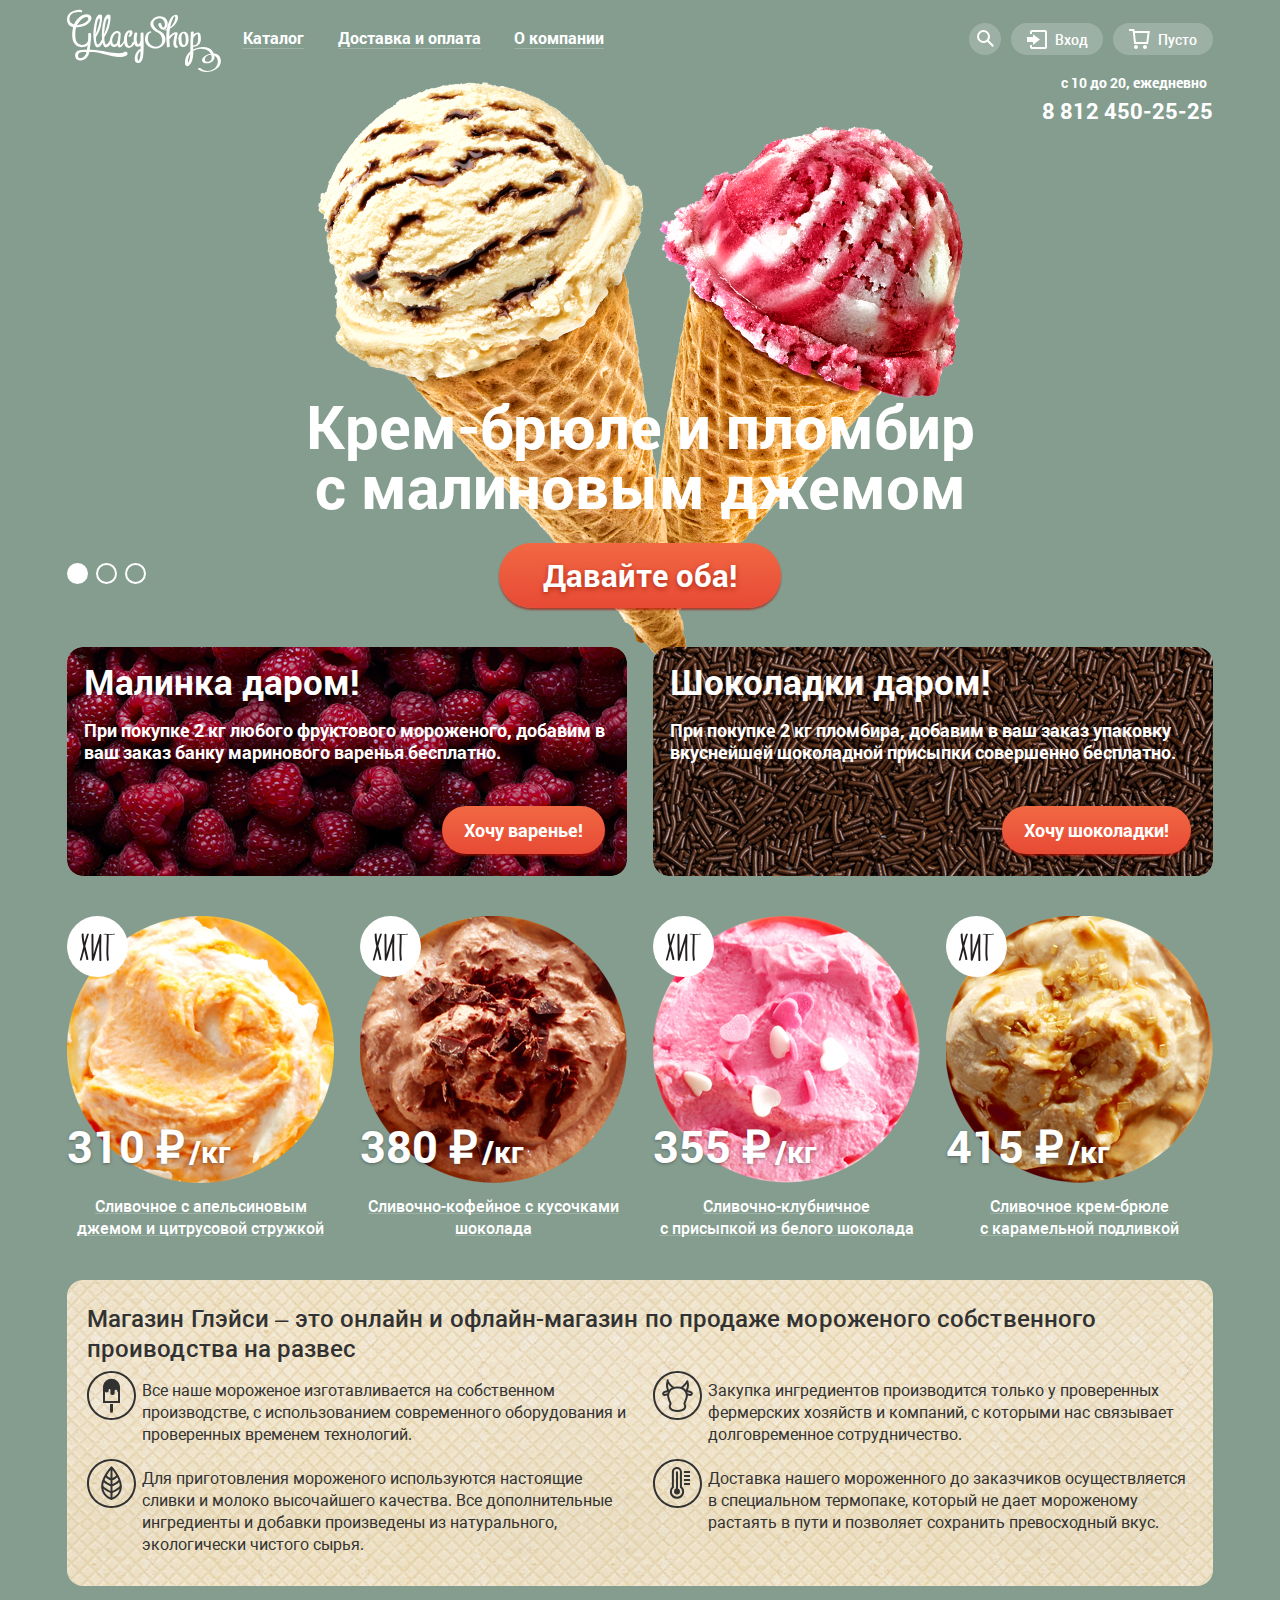
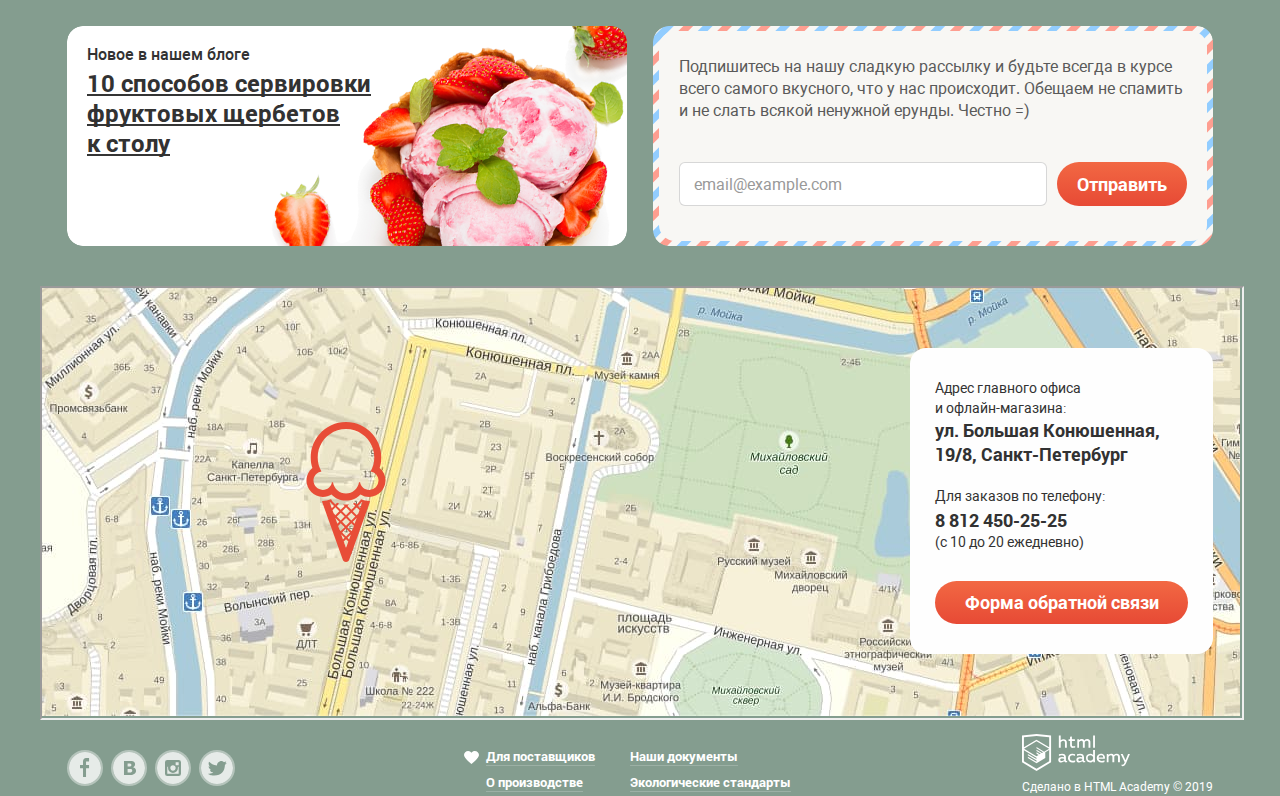
==== commit 0b9abdfc: "Завершил модальное окно подписки, справил карточки товара, начал фильтр каталога" ====
--- a/index.html
+++ b/index.html
@@ -89,7 +89,7 @@
 
           <form action="https://echo.htmlacademy.ru" class="basket-form" method="get">
             <ul class="product-items-list">
-              <li class="product-item">
+              <li class="product-item-basket">
                 <img src="img/item_1_small.png" height="33" width="33" alt="мини фото товара 1"/>
 
                 <span>Пломбир с апельсиновым джемом</span>
@@ -101,7 +101,7 @@
                 <span class="total-amount">300 руб.</span>
               </li>
 
-              <li class="product-item">
+              <li class="product-item-basket">
                 <img src="img/item_2_small.png" height="33" width="33" alt="мини фото товара 2"/>
 
                 <span>Клубничный пломбир с присыпкой из белого шоколада</span>
@@ -179,6 +179,8 @@
 
       <div class="container">
         <section class="promo-action">
+          <h2 class="visually-hidden">Промо акция</h2>
+
           <ul class="promo-action-list">
             <li class="promo-action-item">
               <h2 class="promo-item-title">Малинка даром!</h2>
@@ -199,69 +201,71 @@
         </section>
 
         <section class="product-hit">
-          <ul class="product-hit-list">
-            <li class="product-hit-item">
-              <div class="product-item-wrapper">
-                <h3 class="product-hit-title">Сливочное с апельсиновым<br> джемом и цитрусовой стружкой</h3>
-
-                <img class="product-hit-img" src="img/item-hit_1.png" height="267" width="267" alt="Фото Сливочное с апельсиновым джемом"/>
-
-                <div class="product-hit-price">
-                  <span class="hit-price">310 ₽</span>
-
-                  <span class="hit-weight">/кг</span>
-                </div>
-              </div>
-
-              <a class="gl-btn show-btn" href="#">Быстрый просмотр</a>
-            </li>
-
-            <li class="product-hit-item">
-              <div class="product-item-wrapper">
-                <h3 class="product-hit-title">Сливочно-кофейное с кусочками шоколада</h3>
-
-                <img class="product-hit-img" src="img/item-hit_2.png" height="267" width="267" alt="Фото Сливочно-кофейное"/>
-
-                <div class="product-hit-price">
-                  <span class="hit-price">380 ₽</span>
-
-                  <span class="hit-weight">/кг</span>
-                </div>
-              </div>
-
-              <a class="gl-btn show-btn" href="#">Быстрый просмотр</a>
-            </li>
-
-            <li class="product-hit-item">
-              <div class="product-item-wrapper">
-                <h3 class="product-hit-title">Сливочно-клубничное<br> с присыпкой из белого шоколада</h3>
-
-                <img class="product-hit-img" src="img/item-hit_3.png" height="267" width="267" alt="Фото Сливочно-клубничное"/>
-
-                <div class="product-hit-price">
-                  <span class="hit-price">355 ₽</span>
-
-                  <span class="hit-weight">/кг</span>
-                </div>
-              </div>
-
-              <a class="gl-btn show-btn" href="#">Быстрый просмотр</a>
-            </li>
-
-            <li class="product-hit-item">
-              <div class="product-item-wrapper">
-                <h3 class="product-hit-title">Сливочное крем-брюле<br> с карамельной подливкой </h3>
-
-                <img class="product-hit-img" src="img/item-hit_4.png" height="267" width="267" alt="Фото Сливочное крем-брюле"/>
-
-                <div class="product-hit-price">
-                  <span class="hit-price">415 ₽</span>
-
-                  <span class="hit-weight">/кг</span>
-                </div>
-              </div>
-
-              <a class="gl-btn show-btn" href="#">Быстрый просмотр</a>
+          <h2 class="visually-hidden">Товары хиты продаж</h2>
+
+          <ul class="product-list">
+            <li class="product-item hit-wrapper">
+              <h3 class="product-title">Сливочное с апельсиновым<br> джемом и цитрусовой стружкой</h3>
+
+              <img class="product-img" src="img/item-hit_1.png" height="267" width="267" alt="Фото Сливочное с апельсиновым джемом"/>
+
+              <div class="product-price-wrapper">
+                <span class="product-price">310 ₽</span>
+
+                <span class="product-weight">/кг</span>
+              </div>
+
+              <div class="under-hover">
+                <a class="gl-btn show-btn" href="#">Быстрый просмотр</a>
+              </div>
+            </li>
+
+            <li class="product-item hit-wrapper">
+              <h3 class="product-title">Сливочно-кофейное с кусочками шоколада</h3>
+
+              <img class="product-img" src="img/item-hit_2.png" height="267" width="267" alt="Фото Сливочно-кофейное"/>
+
+              <div class="product-price-wrapper">
+                <span class="product-price">380 ₽</span>
+
+                <span class="product-weight">/кг</span>
+              </div>
+
+              <div class="under-hover">
+                <a class="gl-btn show-btn" href="#">Быстрый просмотр</a>
+              </div>
+            </li>
+
+            <li class="product-item hit-wrapper">
+              <h3 class="product-title">Сливочно-клубничное<br> с присыпкой из белого шоколада</h3>
+
+              <img class="product-img" src="img/item-hit_3.png" height="267" width="267" alt="Фото Сливочно-клубничное"/>
+
+              <div class="product-price-wrapper">
+                <span class="product-price">355 ₽</span>
+
+                <span class="product-weight">/кг</span>
+              </div>
+
+              <div class="under-hover">
+                <a class="gl-btn show-btn" href="#">Быстрый просмотр</a>
+              </div>
+            </li>
+
+            <li class="product-item hit-wrapper">
+              <h3 class="product-title">Сливочное крем-брюле<br> с карамельной подливкой </h3>
+
+              <img class="product-img" src="img/item-hit_4.png" height="267" width="267" alt="Фото Сливочное крем-брюле"/>
+
+              <div class="product-price-wrapper">
+                <span class="product-price">415 ₽</span>
+
+                <span class="product-weight">/кг</span>
+              </div>
+
+              <div class="under-hover">
+                <a class="gl-btn show-btn" href="#">Быстрый просмотр</a>
+              </div>
             </li>
            </ul>
         </section>
@@ -289,6 +293,8 @@
         </section>
 
         <section class="news-and-subscribe">
+          <h2 class="visually-hidden">Новости в блоге</h2>
+
           <div class="news-in-blog">
             <h3 class="news-title">Новое в нашем блоге</h3>
 
@@ -312,9 +318,11 @@
       </div>
 
       <section class="main-map">
-        <a href="#">
-          <img src="img/map.jpg" height="430" width="1200" alt="Карта"/>
-        </a>
+        <h2 class="visually-hidden">Блок с картой проезда и адресом</h2>
+
+        <iframe src="https://www.google.com/maps/embed?pb=!1m18!1m12!1m3!1d1998.6037872533216!2d30.32085871635206!3d59.93871648187625!2m3!1f0!2f0!3f0!3m2!1i1024!2i768!4f13.1!3m3!1m2!1s0x4696310fca145cc1%3A0x42b32648d8238007!2z0JHQvtC70YzRiNCw0Y8g0JrQvtC90Y7RiNC10L3QvdCw0Y8g0YPQuy4sIDE5LzgsINCh0LDQvdC60YIt0J_QtdGC0LXRgNCx0YPRgNCzLCAxOTExODY!5e0!3m2!1sru!2sru!4v1593672160576!5m2!1sru!2sru" tabindex="0"></iframe>
+
+        <img src="img/map.jpg" height="430" width="1200" alt="Офис компании по адресу ул. Большая Конюшенная, 19/8, Санкт-Петербург"/>
 
         <div class="contact-field">
           <p class="contact-text">Адрес главного офиса<br>
@@ -331,7 +339,7 @@
 
           <p class="contact-text">(с 10 до 20 ежедневно)</p>
 
-          <button class="gl-btn feedback-btn">Форма обратной связи</button>
+          <button class="gl-btn feedback-btn js-subscribe">Форма обратной связи</button>
         </div>
       </section>
     </main>
@@ -364,6 +372,32 @@
       </div>
     </footer>
 
+    <section class="message-popup-container">
+      <h2 class="visually-hidden">Форма подписки</h2>
+
+      <div class="message-popup">
+        <h2 class="message-popup-title">Мы обязательно вам ответим!</h2>
+
+        <button class="close-btn js-close-message-btn" type="button" aria-label="Закрыть"></button>
+
+        <form class="message-form" action="https://echo.htmlacademy.ru" method="post">
+          <label for="name-field" class="visually-hidden">Ваше имя</label>
+
+          <input id="name-field" class="message-text-field js-name" pattern="[A-Za-zА-Яа-яЁё]{3,}" type="text" name="name-id" placeholder="Имя Фамилия">
+
+          <label for="email-field" class="visually-hidden">Ваш email</label>
+
+          <input id="email-field" class="message-text-field js-email" type="email" name="mail-id" placeholder="email@example.com">
+
+          <label for="message-field" class="visually-hidden">Текст сообщения</label>
+
+          <textarea id="message-field" class="message-area-field js-textarea" name="message-text" placeholder="В свободной форме"></textarea>
+
+          <button class="gl-btn submit-btn" type="submit">Отправить</button>
+        </form>
+      </div>
+    </section>
+
     <script src="js/script.js"></script>
   </body>
 </html>
--- a/css/style.css
+++ b/css/style.css
@@ -43,6 +43,7 @@
   --reff-red2: #E84D37;
   --basic-placeholder: #999999;
   --basic-form-dark: #5A5A5A;
+  --close-btn-dark: #231F20;
 
   --background-white: #F8F7F4;
   --background-green: #849D8F;
@@ -57,13 +58,16 @@
   --opacity-black-02: rgba(0, 0, 0, 0.2);
   --opacity-black-04: rgba(0, 0, 0, 0.4);
   --opacity-gray-052: rgba(178, 178, 178, 0.52);
+  --opacity-black-03: rgba(171, 171, 171, 0.3);
   --opacity-gray-02: rgba(50, 50, 50, 0.2);
   --opacity-gray-03: rgba(50, 50, 50, 0.3);
   --opacity-text-gray: rgba(49, 50, 53, 0.5);
   --opacity-white-02: rgba(255, 255, 255, 0.2);
+  --opacity-white-03: rgba(255, 255, 255, 0.3);
   --opacity-white-04: rgba(255, 255, 255, 0.4);
   --opacity-white-05: rgba(255, 255, 255, 0.5);
   --opacity-white-07: rgba(255, 255, 255, 0.7);
+  --opacity-price-range-scale: rgba(248, 247, 244, 0.5);
   --opacity-red-03: rgba(255, 188, 158, 0.3);
   --opacity-red-064: rgba(172, 16, 0, 0.64);
   --opacity-red-025: rgba(172, 16, 0, 0.25);
@@ -672,29 +676,29 @@
   border-bottom: 1px solid var(--border-basket);
 }
 
-.product-item {
+.product-item-basket {
   display: flex;
   align-items: start;
   margin-bottom: 16px;
   padding-left: 6px;
 }
 
-.product-item:last-child {
+.product-item-basket:last-child {
   margin-bottom: 0;
 }
 
-.product-item::before {
+.product-item-basket::before {
   content: url("../img/cross-small.svg");
   margin-top: 10px;
 }
 
-.product-item img {
+.product-item-basket img {
   margin-top: 5px;
   margin-left: 9px;
   margin-right: 13px;
 }
 
-.product-item span {
+.product-item-basket span {
   display: inline-block;
   max-width: 216px;
   margin-top: 14px;
@@ -712,7 +716,7 @@
   margin-left: 31px;
 }
 
-.product-item .item-price {
+.product-item-basket .item-price {
   color: var(--basic-basket-price);
 }
 
@@ -747,6 +751,75 @@
   box-shadow: 0 1px 2px var(--opacity-red-025);
 
   border-radius: 26px;
+}
+
+/*Breadcrumbs*/
+
+.breadcrumbs {
+  grid-column: 1 / 3;
+  grid-row: 2 / 3;
+  display: flex;
+  flex-direction: column-reverse;
+  padding-top: 20px;
+}
+
+.catalog-title {
+  margin-top: -6px;
+  margin-bottom: 0;
+
+  font-family: "Roboto Bold", Arial, sans-serif;
+  font-style: normal;
+  font-weight: bold;
+  font-size: 35px;
+  line-height: 41px;
+  color: var(--basic-white);
+}
+
+.breadcrumbs-list {
+  margin: 0;
+  padding: 0;
+  list-style: none;
+}
+
+.breadcrumbs-list li {
+  display: inline-block;
+  font-family: "Roboto", Arial, sans-serif;
+  font-style: normal;
+  font-weight: normal;
+  font-size: 14px;
+  line-height: 16px;
+  color: var(--basic-white);
+  vertical-align: top;
+}
+
+.breadcrumbs-list li:nth-child(2) {
+  margin-left: 5px;
+}
+
+.breadcrumbs-list li:last-child {
+  margin-left: 5px;
+}
+
+.breadcrumbs-list li:nth-child(2)::before {
+  content: url("../img/icon-right-small.svg");
+  margin-right: 4px;
+}
+
+.breadcrumbs-list li:last-child::before {
+  content: url("../img/icon-right-small.svg");
+  margin-right: 8px;
+}
+
+.breadcrumbs-list a {
+  color: var(--basic-white);
+  text-decoration: underline solid var(--opacity-white-03);
+}
+
+.breadcrumbs-list a:hover,
+.breadcrumbs-list a:focus,
+.breadcrumbs-lista:active {
+  color: var(--reff-red);
+  text-decoration: underline solid var(--opacity-red-03);
 }
 
 /*Contacts*/
@@ -756,6 +829,10 @@
   grid-row: 2 / 3;
   justify-self: end;
   margin-top: 2px;
+}
+
+.header-contact.catalog-page {
+  margin-top: -4px;
 }
 
 .header-contact p {
@@ -969,48 +1046,42 @@
 
 .product-hit {
   margin-top: 34px;
-}
-
-.product-hit-list {
+  margin-bottom: 78px;
+}
+
+.product-list {
   display: flex;
   justify-content: space-between;
+  flex-wrap: wrap;
   padding: 0;
   margin: 0;
 
   list-style: none;
 }
 
-.product-hit-item {
+.product-item {
   position: relative;
   display: flex;
   flex-direction: column;
   align-items: center;
-  width: 293px;
-  min-height: 402px;
-  padding-top: 6px;
-
-  background-color: transparent;
-}
-
-.product-item-wrapper {
-  display: flex;
-  flex-direction: column;
-  position: relative;
   width: 267px;
   min-height: 320px;
-}
-
-.product-item-wrapper::before {
+  padding-top: 6px;
+
+  background-color: transparent;
+}
+
+.hit-wrapper::before {
   content: url("../img/hit.svg");
   position: absolute;
-  top: 0;
+  top: 6px;
   left: 0;
   width: 61px;
   height: 61px;
   z-index: 5;
 }
 
-.product-hit-title {
+.product-title {
   margin: 0;
   font-family: "Roboto Medium", Arial, sans-serif;
   font-style: normal;
@@ -1023,19 +1094,20 @@
   text-decoration-skip-ink: none;
 }
 
-.product-hit-img {
+.product-img {
   order: -2;
   z-index: -1;
 }
 
-.product-hit-price {
+.product-price-wrapper {
+  align-self: flex-start;
   order: -1;
   margin-top: -60px;
   margin-bottom: 27px;
 
 }
 
-.product-hit-price span {
+.product-price-wrapper span {
   font-family: "Roboto Bold", Arial, sans-serif;
   font-style: normal;
   font-weight: bold;
@@ -1043,36 +1115,48 @@
   text-shadow: 0 1px 3px var(--opacity-text-gray);
 }
 
-.hit-price {
+.product-price {
   font-size: 45px;
   line-height: 45px;
 }
 
-.hit-weight {
+.product-weight {
   font-size: 30px;
   line-height: 35px;
 }
 
-.show-btn {
+.under-hover {
+  position: absolute;
+  top: 0;
+  left: -13px;
   display: none;
-  padding: 11px 17px;
-  margin-top: 7px;
-
-  line-height: 24px;
-  text-align: center;
-
-  border-radius: 50px;
-}
-
-.product-hit-item:hover {
+  flex-direction: column;
+  justify-content: flex-end;
+  align-items: center;
+  width: 293px;
+  height: 402px;
+  padding-bottom: 21px;
   background: var(--opacity-white-02);
   box-shadow: 0 20px 20px var(--opacity-black-02);
   border-radius: 4px;
-  z-index: 10;
-}
-
-.product-hit-item:hover > .show-btn {
-  display: inline-block;
+  box-sizing: border-box;
+  z-index: 5;
+}
+
+.show-btn {
+  position: relative;
+  padding: 11px 17px;
+  margin-top: 7px;
+
+  line-height: 24px;
+  text-align: center;
+
+  border-radius: 50px;
+  z-index: 6;
+}
+
+.product-item:hover .under-hover {
+  display: flex;
 }
 
 /*Section Shop-intro*/
@@ -1281,6 +1365,7 @@
 .main-map {
   position: relative;
   width: 1200px;
+  height: 430px;
   margin: 0 auto;
 }
 
@@ -1289,6 +1374,25 @@
   position: absolute;
   top: 136px;
   left: 266px;
+  z-index: 1;
+}
+
+.main-map img {
+  position: absolute;
+  top: 0;
+  left: 0;
+  width: 100%;
+  height: 430px;
+  z-index: 0;
+}
+
+.main-map iframe {
+  position: absolute;
+  top: 0;
+  left: 0;
+  width: 100%;
+  height: 430px;
+  z-index: 2;
 }
 
 .contact-field {
@@ -1306,6 +1410,7 @@
 
   border-radius: 16px;
   box-sizing: border-box;
+  z-index: 3;
 }
 
 .contact-text {
@@ -1357,12 +1462,249 @@
   border-radius: 70px;
 }
 
+/*Section filter*/
+
+.catalog-filter {
+  margin-top: 9px;
+}
+
+.filter-form {
+  display: flex;
+  flex-wrap: wrap;
+}
+
+.filter-form fieldset {
+  display: flex;
+  flex-direction: column;
+  margin-right: 11px;
+  padding: 0;
+  border: none;
+}
+
+.filter-form label {
+  margin-bottom: 7px;
+  font-family: "Roboto Medium", Arial, sans-serif;
+  font-style: normal;
+  font-weight: 500;
+  font-size: 14px;
+  line-height: 16px;
+  color: var(--basic-white);
+}
+
+.sort-field label {
+  margin-left: 14px;
+}
+
+.sort-select {
+  position: relative;
+  width: 196px;
+  height: 36px;
+  padding-left: 15px;
+  padding-bottom: 5px;
+
+  font-family: "Roboto Medium", Arial, sans-serif;
+  font-style: normal;
+  font-weight: 500;
+  font-size: 16px;
+  line-height: 18px;
+  color: var(--basic-white);
+
+  background: var(--opacity-white-02);
+  background-image: url("../img/icon-down-white.svg");
+  background-repeat: no-repeat;
+  background-position: 169px 12px;
+
+  border: none;
+  border-radius: 20px;
+
+  -webkit-appearance: none;
+  -moz-appearance: none;
+  appearance: none;
+}
+
+.sort-select:focus {
+  color: var(--basic-dark);
+
+  background: var(--basic-white);
+  background-image: url("../img/icon-down-black.svg");
+  background-repeat: no-repeat;
+  background-position: 169px 12px;
+  outline: none;
+}
+
+.sort-select > option {
+  margin-top: 10px;
+  font-family: "Roboto", Arial, sans-serif;
+  font-style: normal;
+  font-weight: normal;
+  font-size: 14px;
+  line-height: 16px;
+  color: var(--basic-dark);
+}
+
+.sort-select > option:focus {
+  outline: none;
+}
+
+.range-filter {
+  display: flex;
+  flex-direction: column-reverse;
+  width: 218px;
+
+}
+
+.range-controls {
+  position: relative;
+  height: 36px;
+  padding: 0 21px;
+
+  background: var(--opacity-white-02);
+  border-radius: 20px;
+}
+
+.range-controls .scale {
+  height: 2px;
+  margin-top: 15px;
+  padding-left: 15px;
+  background: var(--opacity-price-range-scale);
+}
+
+.range-controls .bar {
+  width: 60%;
+  height: 2px;
+  background: var(--background-white);
+  opacity: 1.0;
+}
+
+.range-controls .toggle {
+  position: absolute;
+  top: 7px;
+  left: 0;
+  width: 4px;
+  height: 4px;
+  padding: 0;
+  border: 8px solid var(--basic-white);
+  border-radius: 50%;
+  background-color: var(--basic-basket-price);
+  box-shadow: 0 2px 2px var(--opacity-black-03);
+  cursor: pointer;
+}
+
+.range-controls .toggle-min {
+  left: 34px;
+}
+
+.range-controls .toggle-max {
+  left: 132px;
+}
+
+.price-controls {
+  display: flex;
+  margin-left: 16px;
+}
+
+.price-controls input {
+  display: inline;
+  width: 30px;
+  padding: 0;
+  margin: 0;
+
+  font-family: inherit;
+  font-size: inherit;
+  text-align: left;
+  color: var(--basic-white);
+  border: none;
+  background: transparent;
+}
+
+.filter-form .min-price,
+.filter-form .max-price {
+  line-height: 16px;
+}
+
+.filter-form .max-price {
+  margin-left: 5px;
+}
+
+.max-price input {
+  margin-left: 2px;
+}
+
+.fat-range-title {
+  margin-left: 18px;
+  margin-bottom: 7px;
+
+  font-family: "Roboto Medium", Arial, sans-serif;
+  font-style: normal;
+  font-weight: 500;
+  font-size: 14px;
+  line-height: 16px;
+  color: var(--basic-white);
+}
+
+.fat-range-list {
+  display: flex;
+  align-items: center;
+  width: 425px;
+  height: 36px;
+  margin: 0;
+  padding-left: 14px;
+
+  background: var(--opacity-white-02);
+  border: none;
+  border-radius: 20px;
+  box-sizing: border-box;
+
+  list-style: none;
+}
+
+.fat-range-item {
+  margin-right: 17px;
+}
+
+.fat-range-item:last-child {
+  margin-right: 0;
+}
+
+.filter-radio + label {
+  letter-spacing: 0.07em;
+  opacity: 0.8;
+}
+
+.filter-radio + label:before {
+  content: url("../img/radio-off.svg");
+  margin-right: 11px;
+  vertical-align: -33%;
+}
+
+.filter-radio:checked + label:before {
+  content: url("../img/radio-on.svg");
+}
+
+.filter-input-checkbox:hover + label,
+.filter-radio:hover + label,
+.filter-input-checkbox:focus + label,
+.filter-radio:focus + label {
+  opacity: 1.0;
+}
+
+.filter-input-checkbox:disabled + label:before,
+.filter-radio:disabled + label:before {
+  opacity: 0.4;
+}
+
+/*Section Product catalog*/
+
+.product-catalog {
+
+}
+
 /*Footer*/
 
 .main-footer {
   display: flex;
   justify-content: space-between;
-  padding-top: 11px;
+  padding-top: 17px;
 }
 
 .social-reff-list {
@@ -1494,3 +1836,208 @@
   color: var(--basic-white);
 
 }
+
+/*Popup messages*/
+.message-popup-container {
+  position: fixed;
+  top: 0;
+  left: 0;
+  display: none;
+  justify-content: center;
+  align-items: center;
+  width: 100%;
+  height: 100%;
+  background-color: transparent;
+  z-index: 10;
+}
+
+.map-popup-container {
+  position: fixed;
+  top: 0;
+  left: 0;
+  display: none;
+  justify-content: center;
+  align-items: center;
+  width: 100%;
+  height: 100%;
+  background-color: transparent;
+  z-index: 10;
+}
+
+.popup-show {
+  display: flex;
+  animation: bounce 0.6s;
+}
+
+.popup-error {
+  animation: shake 0.6s;
+}
+
+.message-popup {
+  display: flex;
+  flex-direction: column;
+  position: relative;
+  width: 477px;
+  height: 441px;
+  padding: 15px 24px;
+
+  background: var(--background-white);
+  border-radius: 6px;
+  box-sizing: border-box;
+}
+
+.message-popup-title {
+  margin: 0;
+
+  font-family: "Roboto Medium", Arial, sans-serif;
+  font-style: normal;
+  font-weight: 500;
+  font-size: 24px;
+  line-height: 28px;
+  color: var(--basic-dark);
+}
+
+.close-btn {
+  position: absolute;
+  top: 12px;
+  right: 19px;
+  width: 18px;
+  height: 17px;
+  background-color: transparent;
+  border: 0;
+  cursor: pointer;
+  z-index: 4;
+}
+
+.close-btn::before,
+.close-btn::after {
+  content: "";
+  position: absolute;
+  top: 10px;
+  left: 2px;
+  width: 22px;
+  height: 2px;
+  background-color: var(--close-btn-dark);
+}
+
+.close-btn::before {
+  transform: rotate(45deg);
+}
+
+.close-btn::after {
+  transform: rotate(-45deg);
+}
+
+.close-btn:hover::before,
+.close-btn:focus::before,
+.close-btn:active::before,
+.close-btn:hover::after,
+.close-btn:focus::after,
+.close-btn:active::after {
+  background-color: var(--reff-red);
+}
+
+.message-form {
+  display: flex;
+  flex-direction: column;
+  align-items: flex-start;
+}
+
+.message-text-field {
+  display: block;
+  width: 267px;
+  height: 44px;
+  margin-top: 20px;
+  margin-left: 0;
+  padding-left: 14px;
+
+  font-family: "Roboto", Arial, sans-serif;
+  font-style: normal;
+  font-weight: normal;
+  font-size: 16px;
+  line-height: 20px;
+  text-align: left;
+
+  background: var(--basic-white);
+  border: 1px solid var(--opacity-gray-052);
+  box-sizing: border-box;
+  border-radius: 4px;
+}
+
+.text-field::placeholder {
+  color: var(--basic-placeholder);
+}
+
+.message-area-field {
+  display: block;
+  width: 428px;
+  height: 154px;
+  margin-top: 20px;
+  padding-left: 14px;
+  padding-top: 11px;
+
+  font-family: "Roboto", Arial, sans-serif;
+  font-style: normal;
+  font-weight: normal;
+  font-size: 16px;
+  line-height: 20px;
+  text-align: left;
+
+  resize: none;
+
+  background: var(--basic-white);
+  border: 1px solid var(--opacity-gray-052);
+  box-sizing: border-box;
+  border-radius: 4px;
+}
+
+.submit-btn {
+  align-self: flex-end;
+  width: 140px;
+  height: 44px;
+  margin-top: 25px;
+
+  border-radius: 70px;
+}
+
+/*Animation*/
+
+@keyframes bounce {
+  0% {
+    transform: translateY(-2000px);
+  }
+
+  70% {
+    transform: translateY(30px);
+  }
+
+  90% {
+    transform: translateY(-10px);
+  }
+
+  100% {
+    transform: translateY(0);
+  }
+}
+
+@keyframes shake {
+  0%,
+  100% {
+    transform: translateX(0);
+  }
+
+  10%,
+  30%,
+  50%,
+  70%,
+  90% {
+    transform: translateX(-10px);
+  }
+
+  20%,
+  40%,
+  60%,
+  80% {
+    transform: translateX(10px);
+  }
+}
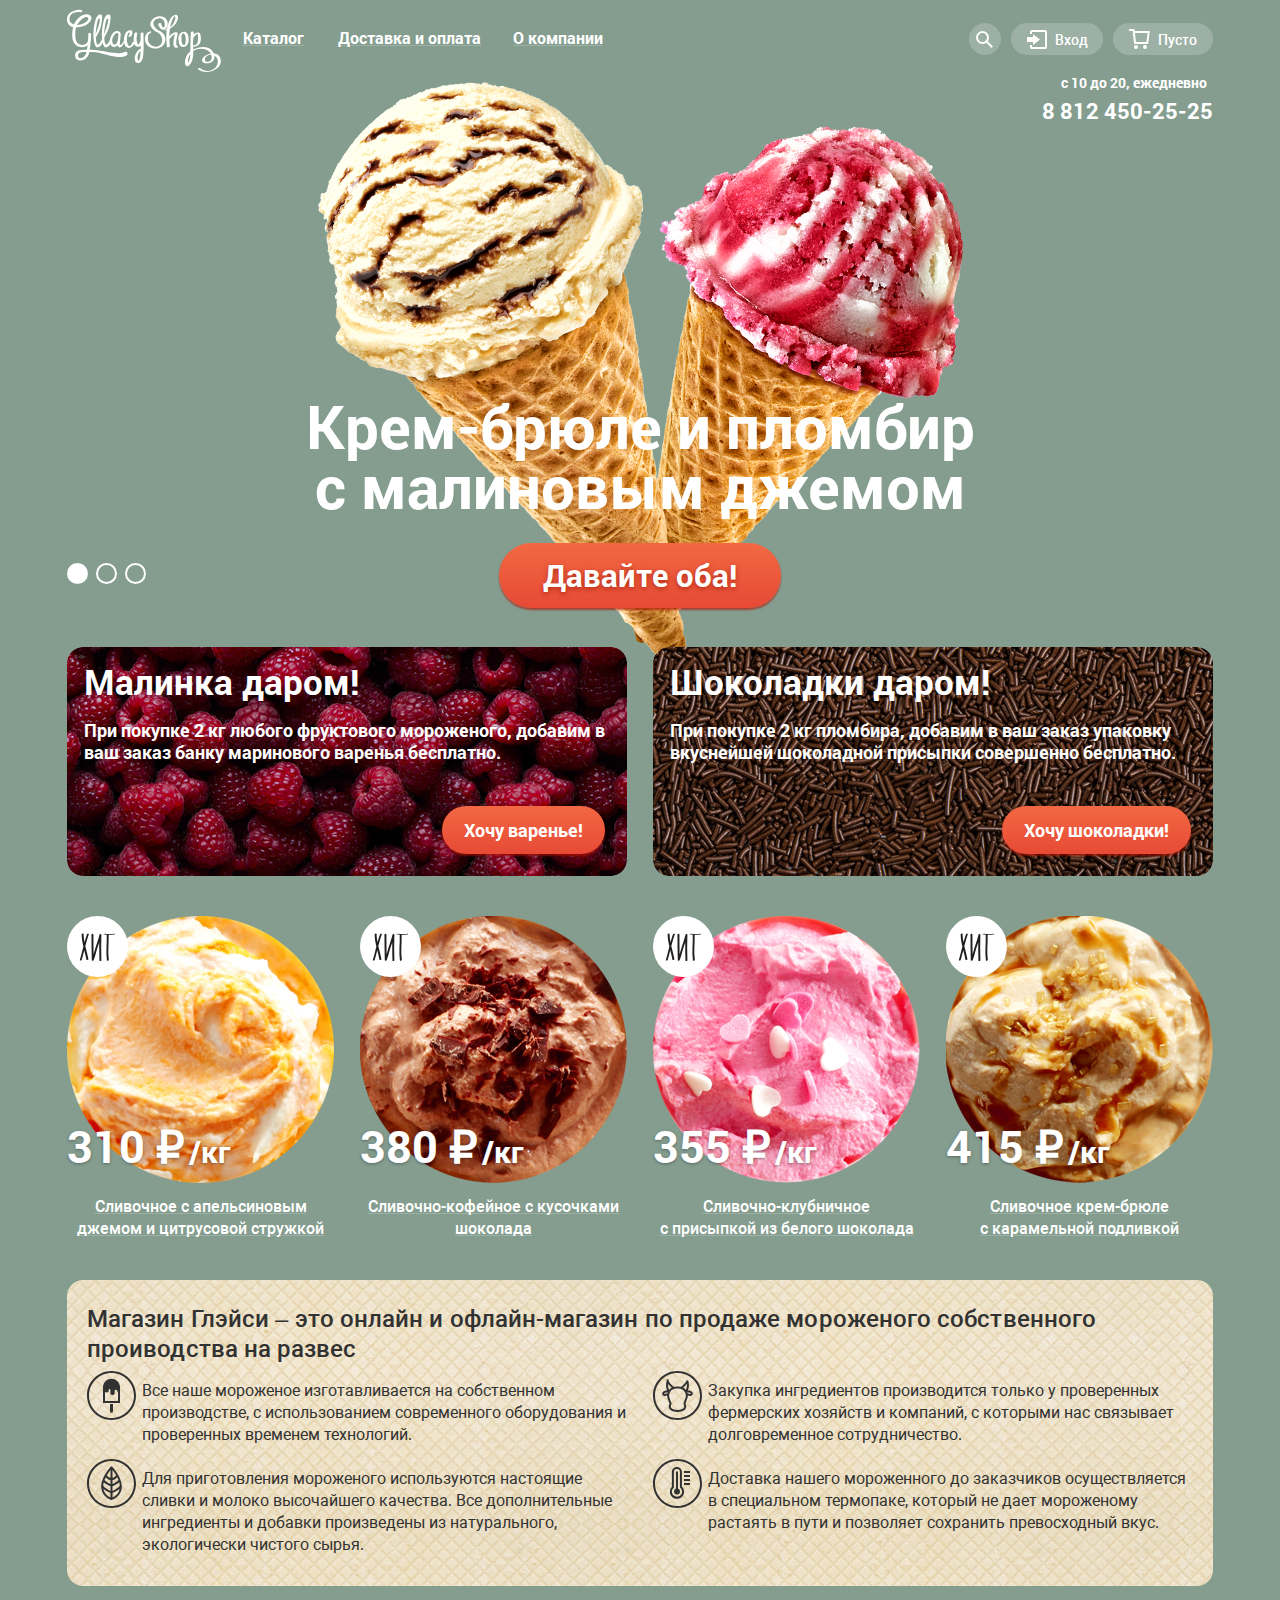
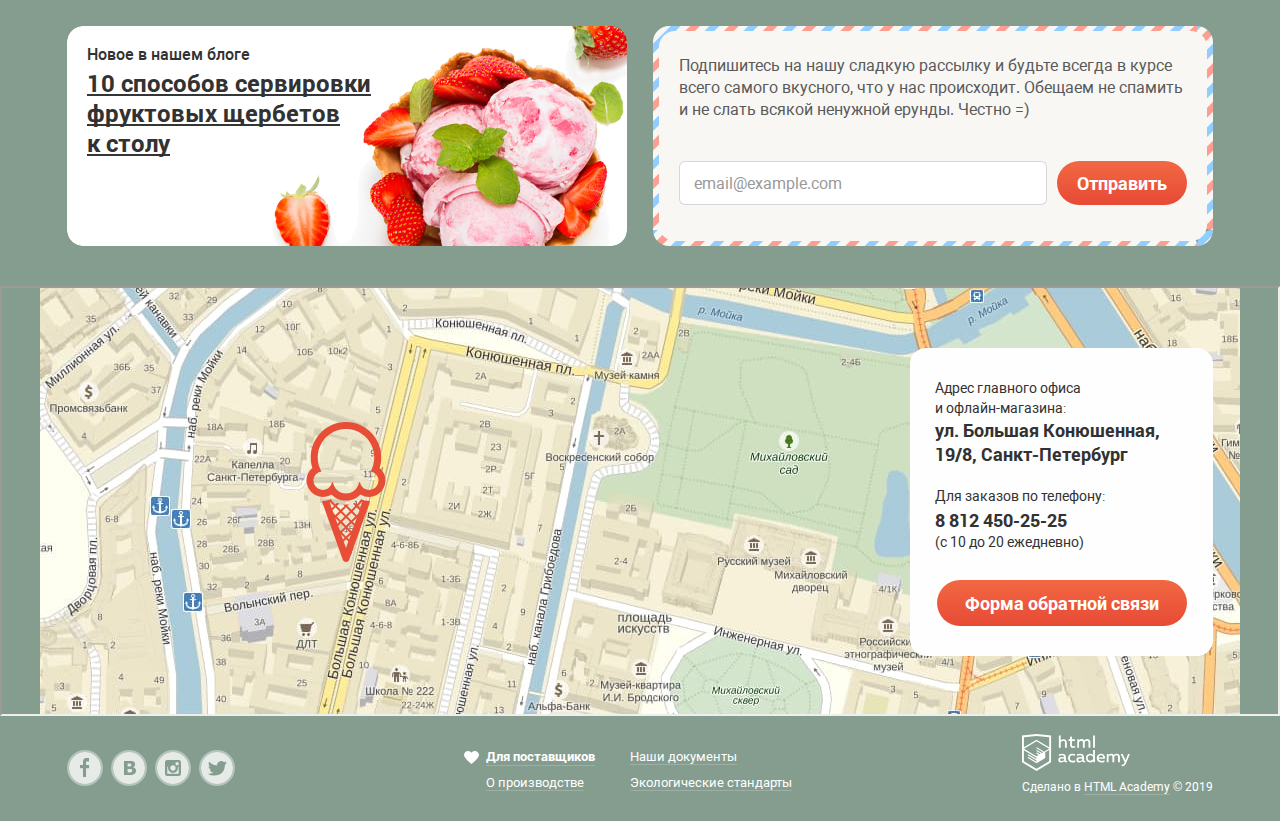
==== commit f5b03f94: "Доработал по замечаниям" ====
--- a/index.html
+++ b/index.html
@@ -4,8 +4,8 @@
     <meta charset="utf-8">
     <meta name="viewport" content="width=device-width, initial-scale=1.8">
     <meta http-equiv="X-UA-Compatible" content="ie=edge">
-    <link rel="stylesheet" href="css/normalize.css">
-    <link rel="stylesheet" href="css/style.css">
+    <link rel="stylesheet" href="css/normalize.mini.css">
+    <link rel="stylesheet" href="css/style.mini.css">
     <title>HTML Academy: Глейси</title>
   </head>
 
@@ -54,11 +54,11 @@
       <ul class="header-login-menu">
         <li class="login-menu-item">
           <form action="https://echo.htmlacademy.ru" class="search-form" method="get">
+            <a class="login-menu-btn search-btn" aria-label="Найти на сайте"></a>
+
             <label for="search-on-document" class="visually-hidden">Поиск на сайте</label>
 
             <input id="search-on-document" class="search-field" type="search" placeholder="Крем-брюле">
-
-            <button class="login-menu-btn search-btn" type="submit" aria-label="Найти"></button>
           </form>
         </li>
 
@@ -322,24 +322,26 @@
 
         <iframe src="https://www.google.com/maps/embed?pb=!1m18!1m12!1m3!1d1998.6037872533216!2d30.32085871635206!3d59.93871648187625!2m3!1f0!2f0!3f0!3m2!1i1024!2i768!4f13.1!3m3!1m2!1s0x4696310fca145cc1%3A0x42b32648d8238007!2z0JHQvtC70YzRiNCw0Y8g0JrQvtC90Y7RiNC10L3QvdCw0Y8g0YPQuy4sIDE5LzgsINCh0LDQvdC60YIt0J_QtdGC0LXRgNCx0YPRgNCzLCAxOTExODY!5e0!3m2!1sru!2sru!4v1593672160576!5m2!1sru!2sru" tabindex="0"></iframe>
 
-        <img src="img/map.jpg" height="430" width="1200" alt="Офис компании по адресу ул. Большая Конюшенная, 19/8, Санкт-Петербург"/>
-
-        <div class="contact-field">
-          <p class="contact-text">Адрес главного офиса<br>
-            и офлайн-магазина:
-          </p>
-
-          <p class="contact-adress">ул. Большая Конюшенная,
-            19/8, Санкт-Петербург
-          </p>
-
-          <p class="contact-text">Для заказов по телефону:</p>
-
-          <a class="contact-phone-reff" href="tel:88124502525">8 812 450-25-25</a>
-
-          <p class="contact-text">(с 10 до 20 ежедневно)</p>
-
-          <button class="gl-btn feedback-btn js-subscribe">Форма обратной связи</button>
+        <div class="container map-container">
+          <img src="img/map.jpg" height="430" width="1200" alt="Офис компании по адресу ул. Большая Конюшенная, 19/8, Санкт-Петербург"/>
+
+          <div class="contact-field">
+            <p class="contact-text">Адрес главного офиса<br>
+              и офлайн-магазина:
+            </p>
+
+            <p class="contact-address">ул. Большая Конюшенная,
+              19/8, Санкт-Петербург
+            </p>
+
+            <p class="contact-text">Для заказов по телефону:</p>
+
+            <a class="contact-phone-reff" href="tel:88124502525">8 812 450-25-25</a>
+
+            <p class="contact-text">(с 10 до 20 ежедневно)</p>
+
+            <a class="gl-btn feedback-btn js-subscribe" href="#">Форма обратной связи</a>
+          </div>
         </div>
       </section>
     </main>
@@ -368,7 +370,7 @@
           </svg>
         </a>
 
-        <small class="academy-text">Сделано в HTML Academy © 2019</small>
+        <small class="academy-text">Сделано в <a href="https://htmlacademy.ru/intensive/htmlcss">HTML Academy</a> © 2019</small>
       </div>
     </footer>
 
@@ -398,6 +400,6 @@
       </div>
     </section>
 
-    <script src="js/script.js"></script>
+    <script src="js/script.mini.js"></script>
   </body>
 </html>
--- a/css/style.mini.css
+++ b/css/style.mini.css
@@ -0,0 +1,2 @@
+
+@-webkit-keyframes bounce{0%{transform:translateY(-2000px)}70%{transform:translateY(30px)}90%{transform:translateY(-10px)}to{transform:translateY(0)}}@keyframes bounce{0%{transform:translateY(-2000px)}70%{transform:translateY(30px)}90%{transform:translateY(-10px)}to{transform:translateY(0)}}@-webkit-keyframes shake{0%,to{transform:translateX(0)}10%,30%,50%,70%,90%{transform:translateX(-10px)}20%,40%,60%,80%{transform:translateX(10px)}}@keyframes shake{0%,to{transform:translateX(0)}10%,30%,50%,70%,90%{transform:translateX(-10px)}20%,40%,60%,80%{transform:translateX(10px)}}@font-face{font-family:"Roboto";src:url(../fonts/roboto.woff2) format("woff2"),url(../fonts/roboto.woff) format("woff");font-weight:400;font-style:normal}@font-face{font-family:"Roboto Bold";src:url(../fonts/robotobold.woff2) format("woff2"),url(../fonts/robotobold.woff) format("woff");font-weight:700;font-style:normal}@font-face{font-family:"Roboto Medium";src:url(../fonts/robotomedium.woff2) format("woff2"),url(../fonts/robotomedium.woff) format("woff");font-weight:500;font-style:normal}:root{--basic-white: #FFFFFF;--basic-dark: #323232;--basic-gray: #EDEDED;--border-gray: #D3D3D2;--border-basket: #CACAC7;--basic-basket-price: #ABABAB;--basic-red-light: #F26843;--basic-red-dark: #E74A35;--shadow-dark: #696969;--shadow-red: #AC1000;--shadow-red-dark: #942718;--reff-dark: #353535;--reff-red: #FFBC9E;--reff-red2: #E84D37;--basic-placeholder: #999999;--basic-form-dark: #5A5A5A;--close-btn-dark: #231F20;--background-white: #F8F7F4;--background-green: #849D8F;--background-gray: #8996A6;--background-red: #9D8B84;--background-red-light: #FBDED7;--background-red-bright: #F6B5A5;--background-red-dark: #D07058;--background-contact-field: #FEFEFE;--opacity-black-007: rgba(0, 0, 0, 0.07);--opacity-black-02: rgba(0, 0, 0, 0.2);--opacity-black-03: rgba(0, 0, 0, 0.3);--opacity-black-04: rgba(0, 0, 0, 0.4);--opacity-gray-052: rgba(178, 178, 178, 0.52);--opacity-black-03: rgba(171, 171, 171, 0.3);--opacity-gray-02: rgba(50, 50, 50, 0.2);--opacity-gray-03: rgba(50, 50, 50, 0.3);--opacity-text-gray: rgba(49, 50, 53, 0.5);--opacity-white-02: rgba(255, 255, 255, 0.2);--opacity-white-03: rgba(255, 255, 255, 0.3);--opacity-white-04: rgba(255, 255, 255, 0.4);--opacity-white-05: rgba(255, 255, 255, 0.5);--opacity-white-07: rgba(255, 255, 255, 0.7);--opacity-price-range-scale: rgba(248, 247, 244, 0.5);--opacity-red-03: rgba(255, 188, 158, 0.3);--opacity-red-064: rgba(172, 16, 0, 0.64);--opacity-red-025: rgba(172, 16, 0, 0.25);--opacity-red-076: rgba(160, 32, 11, 0.76);--form-field-border-focus: rgba(46, 136, 228, 0.52)}.visually-hidden{position:absolute;width:1px;height:1px;margin:-1px;border:0;padding:0;clip:rect(0 0 0 0);overflow:hidden}body{min-width:1180px;margin:0;padding:0;font-family:"Roboto",Arial,sans-serif;font-style:normal;font-weight:400;font-size:16px;line-height:22px;color:var(--basic-white)}a{text-decoration:none}img{max-width:100%;height:auto}.document-page{height:100%}.container{width:1146px;padding:0 27px;margin:0 auto}.gl-btn{padding:0;font-family:"Roboto Bold",Arial,sans-serif;font-style:normal;font-weight:700;font-size:18px;color:var(--basic-white);background:linear-gradient(180deg,var(--basic-red-light) 0%,var(--basic-red-dark) 100%);border:0;cursor:pointer}.gl-btn:focus,.sort-select>option:focus{outline:0}.gl-btn:focus,.gl-btn:hover{background:linear-gradient(0deg,var(--opacity-white-02),var(--opacity-white-02)),linear-gradient(180deg,var(--basic-red-light) 0%,var(--basic-red-dark) 100%);box-shadow:0 2px 2px var(--shadow-red)}.gl-btn:active{background:linear-gradient(0deg,var(--opacity-black-007),var(--opacity-black-007)),linear-gradient(180deg,var(--basic-red-light) 0%,var(--basic-red-dark) 100%);box-shadow:inset 0 2px 2px var(--shadow-red-dark)}.page-body{min-height:100%;display:grid;grid-template-rows:-webkit-min-content 1fr -webkit-min-content;grid-template-rows:min-content 1fr min-content;align-content:start;background-repeat:no-repeat;background-position:50% 82px}.page-wrapper-1{background-image:url("../img/group 1.png")}.catalog-wrapper-1,.page-wrapper-1{background-color:var(--background-green)}.page-wrapper-2{background-color:var(--background-gray);background-image:url("../img/group 2.png")}.page-wrapper-3{background-color:var(--background-red);background-image:url("../img/group 3.png")}.main-header{display:grid;grid-template-rows:-webkit-min-content -webkit-min-content 1fr;grid-template-rows:min-content min-content 1fr;grid-template-columns:154px 1fr 1fr;margin-bottom:20px}.index-logo,.main-logo{grid-column:1/2;grid-row:1/2;margin-top:9px}.main-logo{display:inline-block}.htmlacademy-reff:active>.htmlacademy-svg path,.htmlacademy-reff:focus>.htmlacademy-svg path,.htmlacademy-reff:hover>.htmlacademy-svg path,.main-logo:active>.logo-svg g,.main-logo:focus>.logo-svg g,.main-logo:hover>.logo-svg g{fill:var(--reff-red)}.header-menu{grid-column:2/3;grid-row:1/2;padding-left:9px;margin-top:22px}.header-menu-list{margin:0;padding:0;list-style:none}.header-menu-item{display:inline-block;position:relative;margin-right:2px;text-align:center;line-height:33px;vertical-align:baseline}.header-menu-item:first-child{width:87px;margin-right:4px}.header-menu-item a{display:inline-block;padding:0 13px;font-family:"Roboto Bold",Arial,sans-serif;font-style:normal;font-weight:700;line-height:18px;color:var(--basic-white);-webkit-text-decoration:underline solid var(--opacity-white-02);text-decoration:underline solid var(--opacity-white-02);-webkit-text-decoration-skip-ink:none;text-decoration-skip-ink:none;box-sizing:border-box}.header-menu-item:not(.current-page):focus .header-menu-reff,.header-menu-item:not(.current-page):hover .header-menu-reff{color:var(--basic-dark);text-align:center;vertical-align:baseline;line-height:31px;background-color:var(--basic-white);border-radius:26px}.header-menu-item:not(.current-page):active .header-menu-reff{background:var(--basic-gray);box-shadow:inset 0 2px 1px var(--shadow-dark)}.current-page .header-menu-reff:active,.current-page .header-menu-reff:focus,.header-menu-item.current-page .header-menu-reff{display:inline-block;width:85px;height:31px;color:var(--basic-white);text-align:center;vertical-align:baseline;line-height:31px;background-color:var(--background-red-dark);box-shadow:none;border-radius:26px}.hidden-menu-open{margin-bottom:5px}.hidden-menu{display:none;position:absolute;left:-6px;min-width:143px;min-height:171px;background:var(--basic-white);box-shadow:0 20px 20px var(--opacity-black-04);border-radius:4px;z-index:3}.hidden-menu-title{margin:10px 5px 0;padding-bottom:9px;padding-left:16px;color:var(--basic-dark);font-size:14px;line-height:18px;text-align:left;border-bottom:1px solid var(--opacity-gray-02)}.hidden-menu-list{list-style:none;padding:0;margin-top:6px}.hidden-menu-item{margin-bottom:5px;text-align:left}.hidden-menu-item a{display:block;width:100%;height:27px;margin-bottom:-1px;padding-left:21px;font-family:"Roboto",Arial,sans-serif;font-style:normal;font-weight:400;color:var(--basic-dark);font-size:14px;line-height:27px;box-sizing:border-box}.hidden-menu-item .page-here{color:var(--basic-white);text-decoration:none;background:var(--background-red-dark);cursor:default}.hidden-reff:not(.page-here):focus,.hidden-reff:not(.page-here):hover{color:var(--basic-dark);background:var(--background-red-light);border:0}.hidden-reff:not(.page-here):active{color:var(--basic-dark);background:var(--background-red-bright)}.header-menu-item:hover .hidden-menu,.hidden-menu-open:focus+.hidden-menu{display:block}.header-login-menu{display:flex;grid-column:3/-1;grid-row:1/2;justify-self:end;margin-top:23px;margin-bottom:0;padding:0;list-style:none}.login-menu-item{position:relative;display:inline-block;vertical-align:top}.login-menu-btn{height:32px;font-family:"Roboto Medium",Arial,sans-serif;font-style:normal;font-weight:500;font-size:14px;line-height:32px;color:var(--basic-white);background-color:var(--opacity-white-02);border:0;border-radius:20px}.login-menu-btn:focus,.login-menu-item:hover .login-menu-btn{color:var(--basic-dark);background-color:var(--basic-white)}.search-btn,.search-btn::before{display:inline-block;vertical-align:baseline}.search-btn{position:absolute;top:0;right:10px;width:32px;padding-top:3px;box-sizing:border-box}.login-menu-item:hover .search-btn{top:-36px;right:0}.search-btn::before{content:url(../img/loupe_white.svg);margin-top:1px;margin-left:7px}.login-menu-item:hover .search-btn::before,.search-btn:focus::before{content:url(../img/loupe_black.svg)}.login-btn{width:92px;margin-right:10px}.login-btn::before{content:url(../img/entrance_white.svg);margin-right:8px;vertical-align:-11%}.login-btn:focus::before,.login-menu-item:hover .login-btn::before{content:url(../img/entrance_black.svg)}.login-menu-item:hover .login-form{display:flex}.basket-btn{width:100px}.basket-btn::before{content:url(../img/basket_white.svg);margin-right:8px;vertical-align:-11%}.basket-btn:focus::before,.login-menu-item:hover .basket-btn::before{content:url(../img/basket_black.svg)}.basket-btn.has-product{width:118px;color:var(--basic-dark);background-color:var(--basic-white)}.basket-btn.has-product::before{content:url(../img/basket-red.svg);margin-right:8px;vertical-align:-11%}.basket-btn.has-product:focus::before,.login-menu-item:hover .basket-btn.has-product::before{content:url(../img/basket-red.svg)}.search-field{display:none}.login-menu-item:hover .search-form{display:flex;justify-content:center;align-items:center;position:absolute;top:36px;right:10px;width:341px;height:84px;background:var(--background-white);box-shadow:0 20px 20px var(--opacity-black-04);border-radius:4px}.login-menu-item:hover .search-field{display:block;width:311px;height:44px;padding-left:14px;font-family:"Roboto Bold",Arial,sans-serif;font-style:normal;font-weight:700;font-size:15px;line-height:42px;letter-spacing:-.03em;background:var(--basic-white);border:1px solid var(--border-gray);box-sizing:border-box;border-radius:4px}.search-field::-webkit-input-placeholder{font-family:"Roboto",Arial,sans-serif;font-style:normal;font-weight:400;font-size:15px;line-height:16px;color:var(--basic-placeholder)}.search-field::-moz-placeholder{font-family:"Roboto",Arial,sans-serif;font-style:normal;font-weight:400;font-size:15px;line-height:16px;color:var(--basic-placeholder)}.search-field::placeholder{font-family:"Roboto",Arial,sans-serif;font-style:normal;font-weight:400;font-size:15px;line-height:16px;color:var(--basic-placeholder)}.login-menu-item .search-field:hover{box-shadow:0 0 0 1px var(--opacity-gray-052)}.login-menu-item .search-field:focus{outline:0;box-shadow:0 0 0 1px var(--form-field-border-focus)}.login-form{display:none;flex-wrap:wrap;position:absolute;top:36px;right:10px;width:277px;height:214px;background:var(--background-white);box-shadow:0 20px 20px var(--opacity-black-04);border-radius:4px;z-index:10}.text-field{width:241px;height:44px;margin:0 auto;padding-left:16px;font-family:"Roboto Bold",Arial,sans-serif;font-style:normal;font-weight:700;font-size:14px;line-height:42px;background:var(--basic-white);border:1px solid var(--border-gray);box-sizing:border-box;border-radius:4px}.text-field:first-of-type{margin-top:20px}.text-field::-webkit-input-placeholder{font-family:"Roboto",Arial,sans-serif;font-style:normal;font-weight:400;font-size:14px;line-height:16px;color:var(--basic-placeholder)}.text-field::-moz-placeholder{font-family:"Roboto",Arial,sans-serif;font-style:normal;font-weight:400;font-size:14px;line-height:16px;color:var(--basic-placeholder)}.text-field::placeholder{font-family:"Roboto",Arial,sans-serif;font-style:normal;font-weight:400;font-size:14px;line-height:16px;color:var(--basic-placeholder)}.text-field:hover{box-shadow:0 0 0 1px var(--opacity-gray-052)}.text-field:focus{outline:0;box-shadow:0 0 0 1px var(--form-field-border-focus)}.enter-btn{width:103px;height:44px;margin-left:19px;padding:0;line-height:16px;box-shadow:0 1px 2px var(--opacity-red-025);border-radius:26px}.login-reff{display:flex;flex-direction:column;margin-top:2px;margin-left:20px}.login-reff a{margin-bottom:6px;font-family:"Roboto",Arial,sans-serif;font-style:normal;font-weight:400;font-size:13px;line-height:15px;color:var(--basic-dark);-webkit-text-decoration:underline solid var(--opacity-gray-03);text-decoration:underline solid var(--opacity-gray-03)}.login-reff a:active,.login-reff a:focus,.login-reff a:hover{color:var(--reff-red2);-webkit-text-decoration:underline solid var(--opacity-red-03);text-decoration:underline solid var(--opacity-red-03)}.basket-form{display:none}.login-menu-item:hover .basket-form.has-product{display:block;position:absolute;top:36px;right:0;width:539px;min-height:242px;padding-bottom:21px;background:var(--background-white);box-shadow:0 20px 20px var(--opacity-black-04);border-radius:4px;box-sizing:border-box;z-index:10}.product-items-list{margin:0 15px;padding:15px 0;list-style:none;border-bottom:1px solid var(--border-basket)}.product-item-basket{display:flex;align-items:start;margin-bottom:16px;padding-left:6px}.product-item-basket:last-child{margin-bottom:0}.remove-btn{width:11px;height:11px;margin-top:15px;background-color:transparent;background-image:url(../img/cross-small.svg);background-repeat:no-repeat;background-position:center;border:0}.product-item-basket img{margin-top:5px;margin-left:9px;margin-right:13px}.product-item-basket span,.total-price span{font-style:normal;line-height:16px;color:var(--basic-dark)}.product-item-basket span{display:inline-block;max-width:216px;margin-top:14px;font-family:"Roboto",Arial,sans-serif;font-weight:400;font-size:13px;vertical-align:baseline}.qty-product{margin-left:31px}.product-item-basket .item-price{color:var(--basic-basket-price)}.total-amount{margin-left:26px}.product-order{display:flex;flex-direction:column;align-items:flex-end;margin-top:12px;margin-right:13px}.total-price span{font-family:"Roboto Bold",Arial,sans-serif;font-weight:700;font-size:15px}.buy-btn{display:inline-block;margin-top:11px;padding:14px 15px;line-height:16px;vertical-align:middle;box-shadow:0 1px 2px var(--opacity-red-025);border-radius:26px}.breadcrumbs{grid-column:1/3;grid-row:2/3;display:flex;flex-direction:column-reverse;padding-top:20px}.breadcrumbs-list li,.catalog-title{font-style:normal;color:var(--basic-white)}.catalog-title{margin-top:-6px;margin-bottom:0;font-family:"Roboto Bold",Arial,sans-serif;font-weight:700;font-size:35px;line-height:41px}.breadcrumbs-list{margin:0;padding:0;list-style:none}.breadcrumbs-list li{display:inline-block;font-family:"Roboto",Arial,sans-serif;font-weight:400;font-size:14px;line-height:16px;vertical-align:top}.breadcrumbs-list li:nth-child(2){margin-left:5px}.breadcrumbs-list li:last-child{margin-left:5px}.breadcrumbs-list li:nth-child(2)::before{content:url(../img/icon-right-small.svg);margin-right:4px}.breadcrumbs-list li:last-child::before{content:url(../img/icon-right-small.svg);margin-right:8px}.breadcrumbs-list a{color:var(--basic-white);-webkit-text-decoration:underline solid var(--opacity-white-03);text-decoration:underline solid var(--opacity-white-03)}.breadcrumbs-list a:focus,.breadcrumbs-list a:hover,.breadcrumbs-lista:active{color:var(--reff-red);-webkit-text-decoration:underline solid var(--opacity-red-03);text-decoration:underline solid var(--opacity-red-03)}.header-contact{grid-column:3/-1;grid-row:2/3;justify-self:end;margin-top:2px}.header-contact.catalog-page{margin-top:-4px}.header-contact a,.header-contact p{font-family:"Roboto Bold",Arial,sans-serif;font-style:normal;font-weight:700}.header-contact p{margin-top:0;margin-left:19px;margin-bottom:8px;font-size:14px;line-height:16px}.header-contact a{font-size:22px;line-height:24px;color:var(--basic-white)}.header-contact a:active,.header-contact a:focus,.header-contact a:hover{color:var(--reff-red)}.slider{position:relative;grid-column:1/-1;grid-row:3/-1;padding-top:271px;text-align:center;color:var(--basic-white)}.slider-list{margin:0;padding:0;list-style:none}.slide{display:none}.slide-current{display:block}.button,.slide-title{font-family:"Roboto Bold",Arial,sans-serif;font-style:normal;font-weight:700}.slide-title{width:700px;margin:0 auto 27px;font-size:60px;line-height:60px}.button{display:inline-block;padding:12px 44px;font-size:31px;line-height:41px;text-align:center;color:#fff;vertical-align:top;text-decoration:none;text-shadow:0 2px 5px var(--opacity-red-076);background:#f26843;background:linear-gradient(180deg,var(--basic-red-light),var(--basic-red-dark));border-radius:50px;box-shadow:0 2px 2px var(--opacity-red-064);border:0;cursor:pointer}.button:hover{background:linear-gradient(0deg,var(--opacity-white-02),var(--opacity-white-02)),linear-gradient(180deg,var(--basic-red-light) 0%,var(--basic-red-dark) 100%);box-shadow:0 2px 2px var(--shadow-red)}.button:active{background:linear-gradient(0deg,var(--opacity-black-007),var(--opacity-black-007)),linear-gradient(180deg,var(--basic-red-light) 0%,var(--basic-red-dark) 100%);box-shadow:inset 0 2px 2px var(--shadow-red-dark)}.slider-controls{position:absolute;bottom:24px;left:0;display:flex;width:79px;justify-content:space-between;z-index:20}.slider-controls button{padding:0;width:21px;height:21px;background-color:transparent;border:2px solid var(--basic-white);border-radius:50%;cursor:pointer;outline:0}.slider-control:focus,.slider-control:hover{background-color:var(--opacity-white-04)}.slider-control.current,.slider-control:active{background-color:var(--basic-white)}.promo-action{margin-top:19px}.promo-action-list{display:flex;justify-content:space-between;padding:0;list-style:none}.promo-action-item{display:flex;flex-direction:column;width:560px;min-height:229px;padding-left:17px;padding-right:22px;border:0;border-radius:16px;box-sizing:border-box}.promo-action-item:first-child{background-image:url(../img/background-raspberry.png);background-size:cover}.promo-action-item:last-child{background-image:url(../img/background-chocolate.png);background-size:cover}.promo-item-title{margin-top:14px;margin-bottom:0;font-size:35px;line-height:41px}.product-price-wrapper span,.promo-item-text,.promo-item-title{font-family:"Roboto Bold",Arial,sans-serif;font-style:normal;font-weight:700;color:var(--basic-white)}.promo-item-text{margin-top:17px;font-size:18px;line-height:22px}.promo-item-btn{margin-top:25px;display:inline-block;align-self:flex-end;padding:13px 22px;box-shadow:0 2px 2px var(--opacity-red-064);border-radius:70px}.product-hit{margin-top:34px;margin-bottom:7px}.product-list{display:flex;justify-content:space-between;flex-wrap:wrap;padding:0;margin:0;list-style:none}.product-item{position:relative;display:flex;flex-direction:column;align-items:center;width:267px;min-height:320px;padding-top:6px;padding-bottom:71px;background-color:transparent}.hit-wrapper::before{content:url(../img/hit.svg);position:absolute;top:6px;left:0;width:61px;height:61px;z-index:5}.product-title{margin:0;font-family:"Roboto Medium",Arial,sans-serif;font-style:normal;font-weight:500;font-size:16px;line-height:22px;text-align:center;color:var(--basic-white);-webkit-text-decoration:underline solid var(--opacity-white-02);text-decoration:underline solid var(--opacity-white-02);-webkit-text-decoration-skip-ink:none;text-decoration-skip-ink:none}.product-img{order:-2;z-index:-1}.product-price-wrapper{align-self:flex-start;order:-1;margin-top:-60px;margin-bottom:27px}.product-price-wrapper span{text-shadow:0 1px 3px var(--opacity-text-gray)}.product-price{font-size:45px;line-height:45px}.product-weight{font-size:30px;line-height:35px}.under-hover{position:absolute;top:0;left:-13px;display:none;flex-direction:column;justify-content:flex-end;align-items:center;width:293px;height:100%;padding-bottom:21px;background:var(--opacity-white-02);box-shadow:0 20px 20px var(--opacity-black-02);border-radius:4px;box-sizing:border-box;z-index:5}.show-btn{position:relative;padding:11px 17px;margin-top:7px;line-height:24px;text-align:center;border-radius:50px;z-index:6}.product-item:hover .under-hover{display:flex}.shop-intro{min-height:306px;padding:24px 20px;margin-top:-38px;background:url(../img/pattern_2.png);background-size:contain;border-radius:16px;box-sizing:border-box}.shop-intro-title{margin-top:0;margin-bottom:16px;font-family:"Roboto Medium",Arial,sans-serif;font-style:normal;font-weight:500;font-size:24px;line-height:30px;color:var(--basic-dark);letter-spacing:.003em}.shop-intro-list{display:flex;flex-wrap:wrap;justify-content:space-between;padding:0;margin:0}.shop-intro-item{display:inline-flex;width:540px;margin-bottom:22px}.shop-intro-item:last-child,.shop-intro-item:nth-child(3){margin-bottom:0}.shop-intro-item:first-child::before{content:url(../img/ice-cream.svg);margin-right:6px;margin-top:-9px}.shop-intro-item:nth-child(2)::before{content:url(../img/cow.svg);margin-right:6px;margin-top:-9px}.shop-intro-item:nth-child(3)::before{content:url(../img/eco.svg);margin-right:6px;margin-top:-9px}.shop-intro-item:last-child::before{content:url(../img/thermometer.svg);margin-right:6px;margin-top:-9px}.shop-intro-text{margin:0;font-family:"Roboto",Arial,sans-serif;font-style:normal;font-weight:400;font-size:16px;line-height:22px;color:var(--basic-dark)}.news-and-subscribe{display:flex;justify-content:space-between;margin:40px 0}.news-in-blog,.subscribe-box{width:560px;min-height:220px;border-radius:16px;box-sizing:border-box}.news-in-blog{padding:18px 20px;background-image:url(../img/background-news.png);background-repeat:no-repeat;background-size:contain}.news-reff,.news-title{font-style:normal;color:var(--basic-dark)}.news-title{margin-top:0;margin-bottom:2px;font-family:"Roboto Medium",Arial,sans-serif;font-weight:500;font-size:16px;line-height:22px}.news-reff{font-family:"Roboto Bold",Arial,sans-serif;font-weight:700;font-size:24px;line-height:30px;-webkit-text-decoration:underline solid var(--reff-dark);text-decoration:underline solid var(--reff-dark);-webkit-text-decoration-skip-ink:none;text-decoration-skip-ink:none;cursor:pointer}.news-reff:active,.news-reff:hover{color:var(--reff-red2);-webkit-text-decoration:underline solid var(--opacity-red-03);text-decoration:underline solid var(--opacity-red-03)}.subscribe-box{display:flex;justify-content:center;align-items:center;padding:5px 0;background-image:url(../img/background-mail.png);background-position:-16px -16px;background-size:cover}.subscribe-wrapper{width:548px;min-height:210px;padding:24px 20px;background-color:var(--background-white);border-radius:16px;box-sizing:border-box}.subscribe-text{margin:0;font-family:"Roboto",Arial,sans-serif;font-style:normal;font-weight:400;font-size:16px;line-height:22px;color:var(--basic-form-dark)}.subscribe-form{display:flex;justify-content:space-between;margin-top:40px}.subscribe-field{width:368px;height:44px;padding-left:14px;font-family:"Roboto",Arial,sans-serif;font-style:normal;font-weight:400;font-size:16px;line-height:24px;background:var(--basic-white);border:1px solid var(--opacity-gray-052);box-sizing:border-box;border-radius:6px}.subscribe-field::-webkit-input-placeholder{color:var(--basic-placeholder)}.subscribe-field::-moz-placeholder{color:var(--basic-placeholder)}.subscribe-field::placeholder{color:var(--basic-placeholder)}.subscribe-field:hover{box-shadow:0 0 0 1px var(--opacity-gray-052)}.subscribe-field:focus{outline:0;box-shadow:0 0 0 1px var(--form-field-border-focus)}.subscribe-btn{width:130px;height:44px;border-radius:70px}.main-map{height:430px}.main-map,.map-container{position:relative}.map-container::before{content:url(../img/pin.svg);position:absolute;top:136px;left:266px;z-index:1}.main-map img{position:absolute;top:0;left:0;width:1200px;height:430px;z-index:0}.contact-field,.main-map iframe{position:absolute;box-sizing:border-box}.main-map iframe{top:0;left:0;width:100%;height:430px;z-index:2}.contact-field{top:62px;right:27px;width:303px;min-height:306px;display:flex;flex-direction:column;align-items:flex-start;padding:30px 25px;background:var(--background-contact-field);border-radius:16px;z-index:3}.contact-text{margin:0;font-family:"Roboto",Arial,sans-serif;font-style:normal;font-weight:400;font-size:14px;line-height:20px;color:var(--basic-dark)}.contact-address,.contact-phone-reff{margin-top:0;margin-bottom:20px;font-family:"Roboto Bold",Arial,sans-serif;font-style:normal;font-weight:700;font-size:18px;line-height:24px;color:var(--basic-dark)}.contact-phone-reff{margin-top:2px;margin-bottom:0}.contact-phone-reff:active,.contact-phone-reff:hover{color:var(--reff-red)}.feedback-btn{align-self:center;margin-top:28px;padding:12px 28px;border-radius:70px}.catalog-filter{margin-top:9px}.filter-form{display:flex;flex-wrap:wrap}.filter-form fieldset{display:flex;flex-direction:column;margin-right:11px;padding:0;border:0}.filter-form label,.sort-select{font-family:"Roboto Medium",Arial,sans-serif;font-style:normal;font-weight:500;color:var(--basic-white)}.filter-form label{margin-bottom:7px;font-size:14px;line-height:16px}.sort-field label{margin-left:14px}.sort-select{position:relative;width:196px;height:36px;padding-left:15px;padding-bottom:5px;font-size:16px;line-height:18px;background:var(--opacity-white-02);background-image:url(../img/icon-down-white.svg);background-repeat:no-repeat;background-position:169px 12px;border:0;border-radius:20px;-webkit-appearance:none;-moz-appearance:none;appearance:none}.sort-select:focus{color:var(--basic-dark);background:var(--basic-white);background-image:url(../img/icon-down-black.svg);background-repeat:no-repeat;background-position:169px 12px;outline:0}.sort-select:hover{color:var(--basic-dark);background-image:url(../img/icon-down-black.svg);background-repeat:no-repeat;background-position:169px 12px}.sort-select>option{margin-top:10px;font-family:"Roboto",Arial,sans-serif;font-style:normal;font-weight:400;font-size:14px;line-height:16px;color:var(--basic-dark)}.range-filter{display:flex;flex-direction:column-reverse;width:218px}.range-controls{position:relative;height:36px;padding:0 21px;background:var(--opacity-white-02);border-radius:20px}.range-controls .scale{height:2px;margin-top:15px;padding-left:15px;background:var(--opacity-price-range-scale)}.range-controls .bar{width:60%;height:2px;background:var(--background-white);opacity:1}.range-controls .toggle{position:absolute;top:7px;left:0;width:4px;height:4px;padding:0;border:8px solid var(--basic-white);border-radius:50%;background-color:var(--basic-basket-price);box-shadow:0 2px 2px var(--opacity-black-03);cursor:pointer}.range-controls .toggle:hover{transform:scale(1.2)}.range-controls .toggle-min{left:34px}.range-controls .toggle-max{left:132px}.price-controls{display:flex;margin-left:16px}.price-controls input{display:inline;width:30px;padding:0;margin:0;font-family:inherit;font-size:inherit;text-align:left;color:var(--basic-white);border:0;background:0 0}.filter-form .max-price,.filter-form .min-price{line-height:16px}.filter-form .max-price{margin-left:5px}.max-price input{margin-left:2px}.fat-range-title{margin-left:18px;margin-bottom:7px;font-family:"Roboto Medium",Arial,sans-serif;font-style:normal;font-weight:500;font-size:14px;line-height:16px;color:var(--basic-white)}.fat-range-list{display:flex;align-items:center;width:425px;height:36px;margin:0;padding-left:14px;background:var(--opacity-white-02);border:0;border-radius:20px;box-sizing:border-box;list-style:none}.fat-range-item{margin-right:17px}.fat-range-item:last-child{margin-right:0}.filter-input-checkbox+label,.filter-radio+label{font-family:"Roboto Medium",Arial,sans-serif;font-style:normal;font-weight:500;font-size:16px;line-height:18px;color:var(--basic-white);opacity:.8}.filter-radio+label:before{content:url(../img/radio-off.svg);margin-right:10px;vertical-align:-33%}.filter-radio:checked+label:before{content:url(../img/radio-on.svg)}.filter-input-checkbox:focus+label,.filter-input-checkbox:hover+label,.filter-radio:focus+label,.filter-radio:hover+label{opacity:1}.filter-input-checkbox:disabled+label:before,.filter-radio:disabled+label:before{opacity:.4}.filter-fillers{margin-top:13px}.fillers-title{margin-left:14px;margin-bottom:7px;font-family:"Roboto Medium",Arial,sans-serif;font-style:normal;font-weight:500;font-size:14px;line-height:16px;color:var(--basic-white)}.fillers-list{display:flex;flex-wrap:wrap;align-items:center;min-width:711px;min-height:38px;margin:0;padding:5px 14px;background:var(--opacity-white-02);border:0;border-radius:20px;box-sizing:border-box;list-style:none}.fillers-item{margin-right:20px}.fillers-item:nth-child(2){margin-right:22px}.fillers-item:nth-child(3){margin-right:24px}.fillers-item:nth-child(4){margin-right:21px}.fillers-item:last-child{margin-right:0}.filter-input-checkbox+label:before{content:url(../img/checkbox-off.svg);display:inline-block;width:27px;margin-right:5px;vertical-align:-38%}.fillers-item:nth-of-type(3) label:before{margin-right:9px}.fillers-item:nth-of-type(4) label:before{margin-right:5px}.fillers-item:nth-of-type(5) label:before{margin-right:7px}.filter-input-checkbox:checked+label:before{content:url(../img/checkbox-on.svg)}.filter-btn{width:144px;height:36px;margin-top:37px;font-family:"Roboto Medium",Arial,sans-serif;font-style:normal;font-weight:500;font-size:16px;line-height:18px;color:var(--basic-white);background:var(--opacity-white-02);border:2px solid var(--basic-white);box-sizing:border-box;border-radius:20px}.filter-btn:focus,.filter-btn:hover{color:var(--basic-dark);background:var(--basic-white);outline:0}.filter-btn:active{border:0;box-shadow:inset 0 2px 1px var(--shadow-dark)}.product-catalog{margin-top:33px;margin-bottom:46px}.product-catalog .product-item{margin-bottom:30px}.pagination-menu{display:flex;justify-content:flex-end;padding-bottom:29px;border-bottom:1px solid var(--opacity-white-02)}.pagination-list{display:flex;align-items:center;margin:0;padding:0;list-style:none}.pagination-item{display:flex;justify-content:center;align-items:center}.pagination-item:first-child{margin-right:5px}.page-number-list{display:flex;padding:0;list-style:none}.pagination-item-number{display:inline-block;margin-right:4px;vertical-align:baseline}.pagination-item-number:last-child{margin-right:0}.pagination-item a{display:inline-block;min-width:26px;min-height:26px;font-family:"Roboto Medium",Arial,sans-serif;font-style:normal;font-weight:500;font-size:16px;line-height:26px;color:var(--basic-white);text-align:center}.go-back,.go-forward{background-image:url(../img/icon-arrow.svg);background-repeat:no-repeat;background-position:center}.go-forward{background-position-x:right;background-position-y:center}.go-back{transform:rotate(180deg)}.pagination-item .go-back:not(.disabled),.pagination-item .go-forward:not(.disabled){opacity:1}.pagination-item .active-now{color:var(--basic-dark);background-color:var(--basic-white);border-radius:50%;cursor:default;pointer-events:none}.pagination-item .disabled{cursor:default;pointer-events:none;opacity:.2}.pagination-item a:hover:not(.disabled):not(.active-now){cursor:pointer}.pagination-item .page-link:hover:not(.active-now){background-color:var(--opacity-white-02);border-radius:50%}.pagination-item a:focus{outline:0}.pagination-item-number .page-link:active:not(.active-now){color:var(--basic-dark);background-color:var(--basic-white);border-radius:50%}.main-footer,.social-reff-list{display:flex;justify-content:space-between}.main-footer{padding-top:17px;padding-bottom:25px}.social-reff-list{width:168px;height:32px;margin-top:17px;margin-bottom:0;padding:0;list-style:none}.social-reff,.social-reff-item{display:inline-block;vertical-align:baseline}.social-reff{width:36px;height:36px;border:2px solid var(--opacity-white-05);border-radius:50%;box-sizing:border-box;opacity:.8}.social-reff:hover{opacity:1}.social-reff:active{border:2px solid var(--opacity-white-07);opacity:1}.fb-reff{background-image:url(../img/fb.svg);background-repeat:no-repeat}.inst-reff,.tw-reff,.vk-reff{background-image:url(../img/vk.svg);background-repeat:no-repeat}.inst-reff,.tw-reff{background-image:url(../img/instagram.svg)}.tw-reff{background-image:url(../img/twitter.svg)}.footer-menu-list{display:flex;flex-wrap:wrap;width:330px;min-height:37px;margin-top:12px;margin-bottom:0;padding:0;list-style:none}.footer-menu-item{display:inline-block;vertical-align:baseline;width:144px}.footer-menu-item:last-child{width:186px}.footer-menu-item::before{content:"";display:inline-block;vertical-align:middle;width:22px;height:13px}.like-item::before{content:url(../img/heart.svg);vertical-align:-15%}.footer-menu-reff,.like-item a{font-style:normal;font-size:13px;line-height:18px}.footer-menu-reff{font-family:"Roboto",Arial,sans-serif;font-weight:400;color:var(--basic-white);border-bottom:1px solid var(--opacity-white-02)}.like-item a{font-family:"Roboto Bold",Arial,sans-serif;font-weight:700}.footer-menu-reff:active,.footer-menu-reff:hover{color:var(--reff-red);border-bottom:1px solid var(--opacity-red-03)}.footer-menu-item:hover.like-item::before{content:url(../img/heart-red.svg)}.academy-block{display:flex;flex-direction:column}.academy-text{font-family:"Roboto",Arial,sans-serif;font-style:normal;font-weight:400;font-size:12px;line-height:18px;color:var(--basic-white)}.academy-text a{color:var(--basic-white);border-bottom:1px solid var(--opacity-white-02)}.academy-text a:active,.academy-text a:focus,.academy-text a:hover{color:var(--reff-red);border-bottom:1px solid var(--opacity-red-03)}.map-popup-container,.message-popup-container{position:fixed;top:0;left:0;display:none;justify-content:center;align-items:center;width:100%;height:100%;z-index:10}.message-popup-container{background-color:var(--opacity-black-03)}.map-popup-container{background-color:transparent}.popup-show{display:flex;-webkit-animation:bounce .6s;animation:bounce .6s}.popup-error{-webkit-animation:shake .6s;animation:shake .6s}.message-popup{display:flex;flex-direction:column;position:relative;width:477px;height:441px;padding:15px 24px;background:var(--background-white);border-radius:6px;box-sizing:border-box}.message-popup-title{margin:0;font-family:"Roboto Medium",Arial,sans-serif;font-style:normal;font-weight:500;font-size:24px;line-height:28px;color:var(--basic-dark)}.close-btn{position:absolute;top:12px;right:19px;width:18px;height:17px;background-color:transparent;border:0;cursor:pointer;z-index:4}.close-btn::after,.close-btn::before{content:"";position:absolute;top:10px;left:2px;width:22px;height:2px;background-color:var(--close-btn-dark)}.close-btn::before{transform:rotate(45deg)}.close-btn::after{transform:rotate(-45deg)}.close-btn:active::after,.close-btn:active::before,.close-btn:focus::after,.close-btn:focus::before,.close-btn:hover::after,.close-btn:hover::before{background-color:var(--reff-red)}.message-form{display:flex;flex-direction:column;align-items:flex-start}.message-text-field{display:block;width:267px;height:44px;margin-top:20px;margin-left:0;padding-left:14px;font-family:"Roboto Bold",Arial,sans-serif;font-style:normal;font-weight:700;font-size:16px;line-height:20px;text-align:left;background:var(--basic-white);border:1px solid var(--opacity-gray-052);box-sizing:border-box;border-radius:4px}.message-area-field::-webkit-input-placeholder,.message-text-field::-webkit-input-placeholder{font-family:"Roboto",Arial,sans-serif;font-style:normal;font-weight:400;color:var(--basic-placeholder)}.message-area-field::-moz-placeholder,.message-text-field::-moz-placeholder{font-family:"Roboto",Arial,sans-serif;font-style:normal;font-weight:400;color:var(--basic-placeholder)}.message-area-field::placeholder,.message-text-field::placeholder{font-family:"Roboto",Arial,sans-serif;font-style:normal;font-weight:400;color:var(--basic-placeholder)}.message-area-field{display:block;width:428px;height:154px;margin-top:20px;padding-left:14px;padding-top:11px;font-family:"Roboto Bold",Arial,sans-serif;font-style:normal;font-weight:700;font-size:16px;line-height:20px;text-align:left;resize:none;background:var(--basic-white);border:1px solid var(--opacity-gray-052);box-sizing:border-box;border-radius:4px}.submit-btn{align-self:flex-end;width:140px;height:44px;margin-top:25px;border-radius:70px}.message-area-field:hover,.message-text-field:hover{box-shadow:0 0 0 1px var(--opacity-gray-052)}.message-area-field:focus,.message-text-field:focus{outline:0;box-shadow:0 0 0 1px var(--form-field-border-focus)}
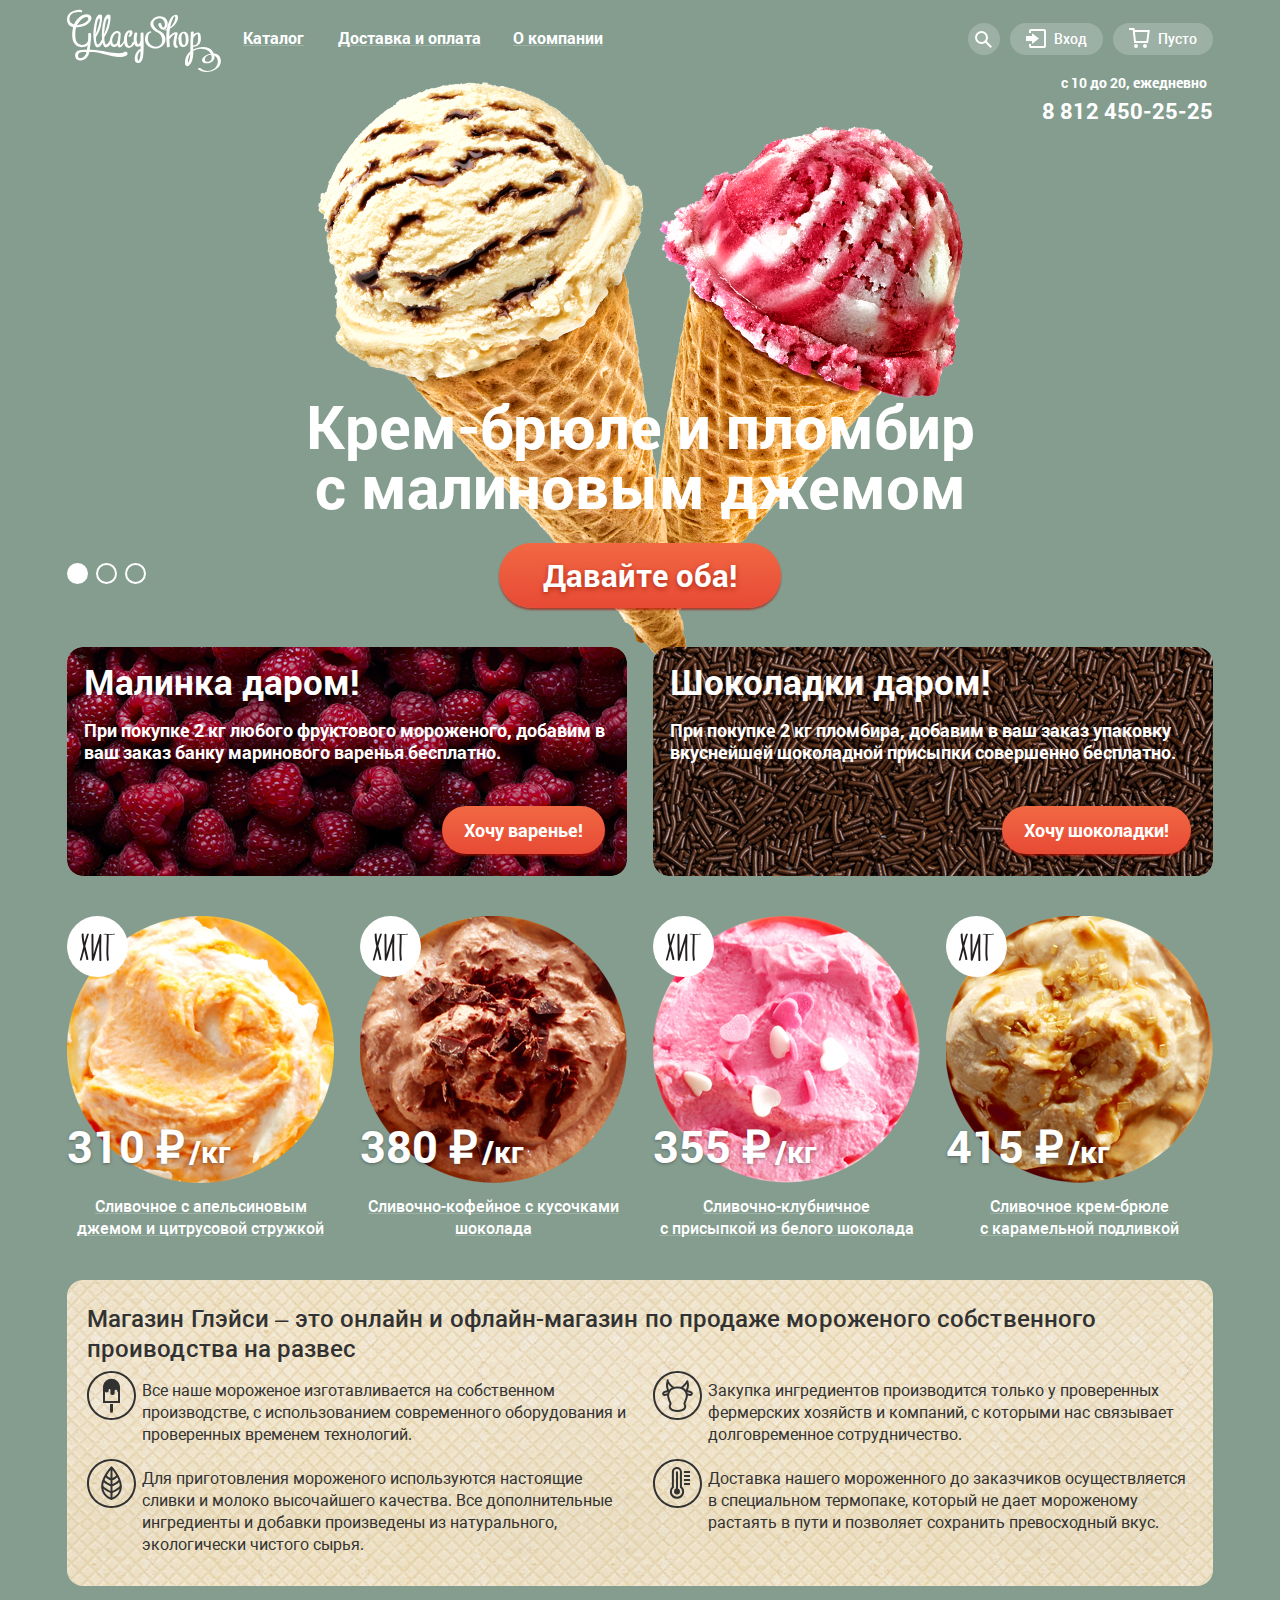
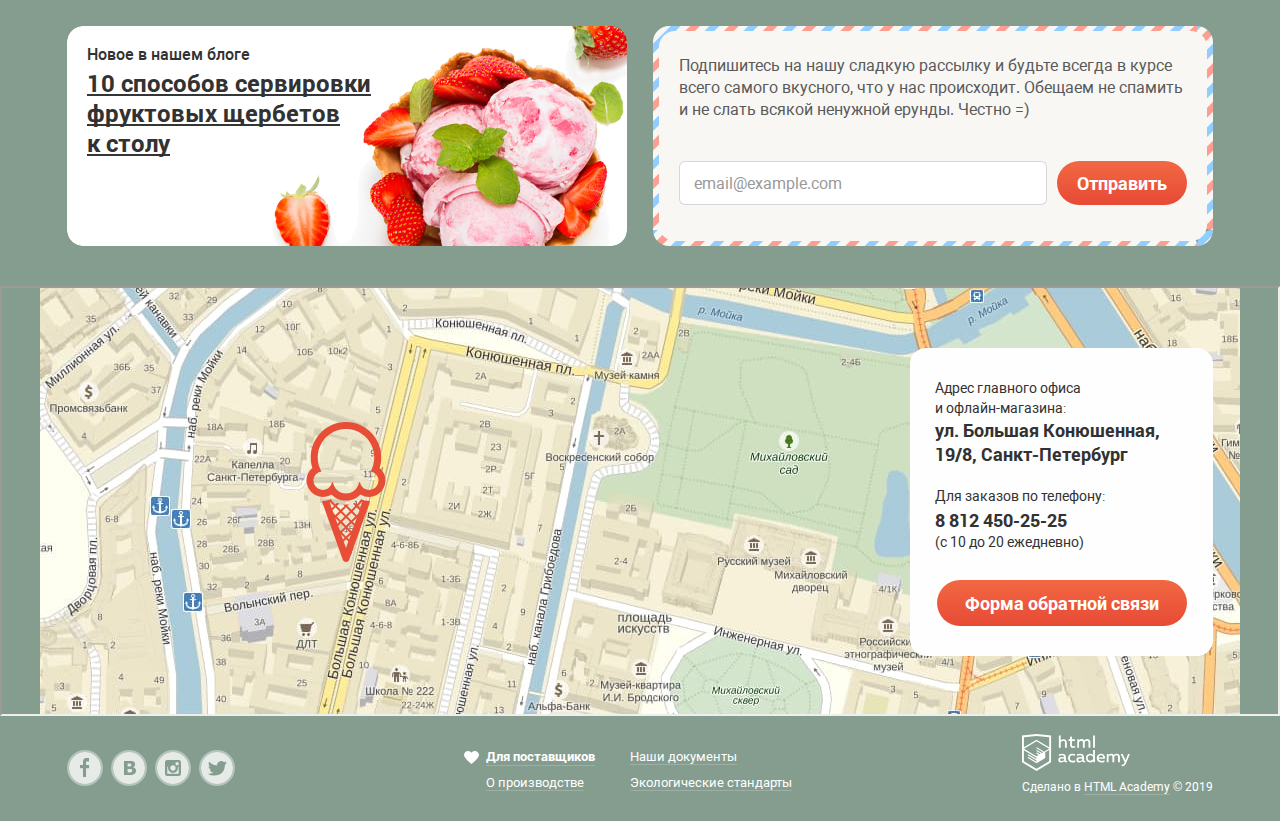
==== commit fe20345c: "Доработал по замечаниям-2" ====
--- a/index.html
+++ b/index.html
@@ -53,9 +53,9 @@
 
       <ul class="header-login-menu">
         <li class="login-menu-item">
+          <a class="login-menu-btn search-btn" aria-label="Найти на сайте"></a>
+
           <form action="https://echo.htmlacademy.ru" class="search-form" method="get">
-            <a class="login-menu-btn search-btn" aria-label="Найти на сайте"></a>
-
             <label for="search-on-document" class="visually-hidden">Поиск на сайте</label>
 
             <input id="search-on-document" class="search-field" type="search" placeholder="Крем-брюле">
@@ -63,14 +63,14 @@
         </li>
 
         <li class="login-menu-item">
-          <button class="login-menu-btn login-btn" type="button">Вход</button>
+          <a class="login-menu-btn login-btn" href="#">Вход</a>
 
           <form action="https://echo.htmlacademy.ru" class="login-form" method="get">
             <label for="login-email" class="visually-hidden">Вход в личный кабинет</label>
 
             <input id="login-email" class="text-field" type="email" placeholder="email@example.com">
 
-            <label for="login-password" class="visually-hidden">Поиск на сайте</label>
+            <label for="login-password" class="visually-hidden">Пароль</label>
 
             <input id="login-password" class="text-field" type="email" placeholder="......">
 
@@ -85,46 +85,8 @@
         </li>
 
         <li class="login-menu-item">
-          <button class="login-menu-btn basket-btn" type="button">Пусто</button>
-
-          <form action="https://echo.htmlacademy.ru" class="basket-form" method="get">
-            <ul class="product-items-list">
-              <li class="product-item-basket">
-                <img src="img/item_1_small.png" height="33" width="33" alt="мини фото товара 1"/>
-
-                <span>Пломбир с апельсиновым джемом</span>
-
-                <span class="qty-product">1,5 кг х&nbsp;</span>
-
-                <span class="item-price">200 руб.</span>
-
-                <span class="total-amount">300 руб.</span>
-              </li>
-
-              <li class="product-item-basket">
-                <img src="img/item_2_small.png" height="33" width="33" alt="мини фото товара 2"/>
-
-                <span>Клубничный пломбир с присыпкой из белого шоколада</span>
-
-                <span class="qty-product">1,5 кг х&nbsp;</span>
-
-                <span class="item-price">300 руб.</span>
-
-                <span class="total-amount">450 руб.</span>
-              </li>
-            </ul>
-
-            <div class="product-order">
-              <div class="total-price">
-                <span>Итого:&nbsp;</span>
-
-                <span>750 руб.</span>
-              </div>
-
-              <button class="gl-btn buy-btn" type="submit">Оформить заказ</button>
-            </div>
-          </form>
-         </li>
+          <a class="login-menu-btn basket-btn" href="#">Пусто</a>
+        </li>
       </ul>
 
       <div class="header-contact">
--- a/css/style.mini.css
+++ b/css/style.mini.css
@@ -1,2 +1,2 @@
 
-@-webkit-keyframes bounce{0%{transform:translateY(-2000px)}70%{transform:translateY(30px)}90%{transform:translateY(-10px)}to{transform:translateY(0)}}@keyframes bounce{0%{transform:translateY(-2000px)}70%{transform:translateY(30px)}90%{transform:translateY(-10px)}to{transform:translateY(0)}}@-webkit-keyframes shake{0%,to{transform:translateX(0)}10%,30%,50%,70%,90%{transform:translateX(-10px)}20%,40%,60%,80%{transform:translateX(10px)}}@keyframes shake{0%,to{transform:translateX(0)}10%,30%,50%,70%,90%{transform:translateX(-10px)}20%,40%,60%,80%{transform:translateX(10px)}}@font-face{font-family:"Roboto";src:url(../fonts/roboto.woff2) format("woff2"),url(../fonts/roboto.woff) format("woff");font-weight:400;font-style:normal}@font-face{font-family:"Roboto Bold";src:url(../fonts/robotobold.woff2) format("woff2"),url(../fonts/robotobold.woff) format("woff");font-weight:700;font-style:normal}@font-face{font-family:"Roboto Medium";src:url(../fonts/robotomedium.woff2) format("woff2"),url(../fonts/robotomedium.woff) format("woff");font-weight:500;font-style:normal}:root{--basic-white: #FFFFFF;--basic-dark: #323232;--basic-gray: #EDEDED;--border-gray: #D3D3D2;--border-basket: #CACAC7;--basic-basket-price: #ABABAB;--basic-red-light: #F26843;--basic-red-dark: #E74A35;--shadow-dark: #696969;--shadow-red: #AC1000;--shadow-red-dark: #942718;--reff-dark: #353535;--reff-red: #FFBC9E;--reff-red2: #E84D37;--basic-placeholder: #999999;--basic-form-dark: #5A5A5A;--close-btn-dark: #231F20;--background-white: #F8F7F4;--background-green: #849D8F;--background-gray: #8996A6;--background-red: #9D8B84;--background-red-light: #FBDED7;--background-red-bright: #F6B5A5;--background-red-dark: #D07058;--background-contact-field: #FEFEFE;--opacity-black-007: rgba(0, 0, 0, 0.07);--opacity-black-02: rgba(0, 0, 0, 0.2);--opacity-black-03: rgba(0, 0, 0, 0.3);--opacity-black-04: rgba(0, 0, 0, 0.4);--opacity-gray-052: rgba(178, 178, 178, 0.52);--opacity-black-03: rgba(171, 171, 171, 0.3);--opacity-gray-02: rgba(50, 50, 50, 0.2);--opacity-gray-03: rgba(50, 50, 50, 0.3);--opacity-text-gray: rgba(49, 50, 53, 0.5);--opacity-white-02: rgba(255, 255, 255, 0.2);--opacity-white-03: rgba(255, 255, 255, 0.3);--opacity-white-04: rgba(255, 255, 255, 0.4);--opacity-white-05: rgba(255, 255, 255, 0.5);--opacity-white-07: rgba(255, 255, 255, 0.7);--opacity-price-range-scale: rgba(248, 247, 244, 0.5);--opacity-red-03: rgba(255, 188, 158, 0.3);--opacity-red-064: rgba(172, 16, 0, 0.64);--opacity-red-025: rgba(172, 16, 0, 0.25);--opacity-red-076: rgba(160, 32, 11, 0.76);--form-field-border-focus: rgba(46, 136, 228, 0.52)}.visually-hidden{position:absolute;width:1px;height:1px;margin:-1px;border:0;padding:0;clip:rect(0 0 0 0);overflow:hidden}body{min-width:1180px;margin:0;padding:0;font-family:"Roboto",Arial,sans-serif;font-style:normal;font-weight:400;font-size:16px;line-height:22px;color:var(--basic-white)}a{text-decoration:none}img{max-width:100%;height:auto}.document-page{height:100%}.container{width:1146px;padding:0 27px;margin:0 auto}.gl-btn{padding:0;font-family:"Roboto Bold",Arial,sans-serif;font-style:normal;font-weight:700;font-size:18px;color:var(--basic-white);background:linear-gradient(180deg,var(--basic-red-light) 0%,var(--basic-red-dark) 100%);border:0;cursor:pointer}.gl-btn:focus,.sort-select>option:focus{outline:0}.gl-btn:focus,.gl-btn:hover{background:linear-gradient(0deg,var(--opacity-white-02),var(--opacity-white-02)),linear-gradient(180deg,var(--basic-red-light) 0%,var(--basic-red-dark) 100%);box-shadow:0 2px 2px var(--shadow-red)}.gl-btn:active{background:linear-gradient(0deg,var(--opacity-black-007),var(--opacity-black-007)),linear-gradient(180deg,var(--basic-red-light) 0%,var(--basic-red-dark) 100%);box-shadow:inset 0 2px 2px var(--shadow-red-dark)}.page-body{min-height:100%;display:grid;grid-template-rows:-webkit-min-content 1fr -webkit-min-content;grid-template-rows:min-content 1fr min-content;align-content:start;background-repeat:no-repeat;background-position:50% 82px}.page-wrapper-1{background-image:url("../img/group 1.png")}.catalog-wrapper-1,.page-wrapper-1{background-color:var(--background-green)}.page-wrapper-2{background-color:var(--background-gray);background-image:url("../img/group 2.png")}.page-wrapper-3{background-color:var(--background-red);background-image:url("../img/group 3.png")}.main-header{display:grid;grid-template-rows:-webkit-min-content -webkit-min-content 1fr;grid-template-rows:min-content min-content 1fr;grid-template-columns:154px 1fr 1fr;margin-bottom:20px}.index-logo,.main-logo{grid-column:1/2;grid-row:1/2;margin-top:9px}.main-logo{display:inline-block}.htmlacademy-reff:active>.htmlacademy-svg path,.htmlacademy-reff:focus>.htmlacademy-svg path,.htmlacademy-reff:hover>.htmlacademy-svg path,.main-logo:active>.logo-svg g,.main-logo:focus>.logo-svg g,.main-logo:hover>.logo-svg g{fill:var(--reff-red)}.header-menu{grid-column:2/3;grid-row:1/2;padding-left:9px;margin-top:22px}.header-menu-list{margin:0;padding:0;list-style:none}.header-menu-item{display:inline-block;position:relative;margin-right:2px;text-align:center;line-height:33px;vertical-align:baseline}.header-menu-item:first-child{width:87px;margin-right:4px}.header-menu-item a{display:inline-block;padding:0 13px;font-family:"Roboto Bold",Arial,sans-serif;font-style:normal;font-weight:700;line-height:18px;color:var(--basic-white);-webkit-text-decoration:underline solid var(--opacity-white-02);text-decoration:underline solid var(--opacity-white-02);-webkit-text-decoration-skip-ink:none;text-decoration-skip-ink:none;box-sizing:border-box}.header-menu-item:not(.current-page):focus .header-menu-reff,.header-menu-item:not(.current-page):hover .header-menu-reff{color:var(--basic-dark);text-align:center;vertical-align:baseline;line-height:31px;background-color:var(--basic-white);border-radius:26px}.header-menu-item:not(.current-page):active .header-menu-reff{background:var(--basic-gray);box-shadow:inset 0 2px 1px var(--shadow-dark)}.current-page .header-menu-reff:active,.current-page .header-menu-reff:focus,.header-menu-item.current-page .header-menu-reff{display:inline-block;width:85px;height:31px;color:var(--basic-white);text-align:center;vertical-align:baseline;line-height:31px;background-color:var(--background-red-dark);box-shadow:none;border-radius:26px}.hidden-menu-open{margin-bottom:5px}.hidden-menu{display:none;position:absolute;left:-6px;min-width:143px;min-height:171px;background:var(--basic-white);box-shadow:0 20px 20px var(--opacity-black-04);border-radius:4px;z-index:3}.hidden-menu-title{margin:10px 5px 0;padding-bottom:9px;padding-left:16px;color:var(--basic-dark);font-size:14px;line-height:18px;text-align:left;border-bottom:1px solid var(--opacity-gray-02)}.hidden-menu-list{list-style:none;padding:0;margin-top:6px}.hidden-menu-item{margin-bottom:5px;text-align:left}.hidden-menu-item a{display:block;width:100%;height:27px;margin-bottom:-1px;padding-left:21px;font-family:"Roboto",Arial,sans-serif;font-style:normal;font-weight:400;color:var(--basic-dark);font-size:14px;line-height:27px;box-sizing:border-box}.hidden-menu-item .page-here{color:var(--basic-white);text-decoration:none;background:var(--background-red-dark);cursor:default}.hidden-reff:not(.page-here):focus,.hidden-reff:not(.page-here):hover{color:var(--basic-dark);background:var(--background-red-light);border:0}.hidden-reff:not(.page-here):active{color:var(--basic-dark);background:var(--background-red-bright)}.header-menu-item:hover .hidden-menu,.hidden-menu-open:focus+.hidden-menu{display:block}.header-login-menu{display:flex;grid-column:3/-1;grid-row:1/2;justify-self:end;margin-top:23px;margin-bottom:0;padding:0;list-style:none}.login-menu-item{position:relative;display:inline-block;vertical-align:top}.login-menu-btn{height:32px;font-family:"Roboto Medium",Arial,sans-serif;font-style:normal;font-weight:500;font-size:14px;line-height:32px;color:var(--basic-white);background-color:var(--opacity-white-02);border:0;border-radius:20px}.login-menu-btn:focus,.login-menu-item:hover .login-menu-btn{color:var(--basic-dark);background-color:var(--basic-white)}.search-btn,.search-btn::before{display:inline-block;vertical-align:baseline}.search-btn{position:absolute;top:0;right:10px;width:32px;padding-top:3px;box-sizing:border-box}.login-menu-item:hover .search-btn{top:-36px;right:0}.search-btn::before{content:url(../img/loupe_white.svg);margin-top:1px;margin-left:7px}.login-menu-item:hover .search-btn::before,.search-btn:focus::before{content:url(../img/loupe_black.svg)}.login-btn{width:92px;margin-right:10px}.login-btn::before{content:url(../img/entrance_white.svg);margin-right:8px;vertical-align:-11%}.login-btn:focus::before,.login-menu-item:hover .login-btn::before{content:url(../img/entrance_black.svg)}.login-menu-item:hover .login-form{display:flex}.basket-btn{width:100px}.basket-btn::before{content:url(../img/basket_white.svg);margin-right:8px;vertical-align:-11%}.basket-btn:focus::before,.login-menu-item:hover .basket-btn::before{content:url(../img/basket_black.svg)}.basket-btn.has-product{width:118px;color:var(--basic-dark);background-color:var(--basic-white)}.basket-btn.has-product::before{content:url(../img/basket-red.svg);margin-right:8px;vertical-align:-11%}.basket-btn.has-product:focus::before,.login-menu-item:hover .basket-btn.has-product::before{content:url(../img/basket-red.svg)}.search-field{display:none}.login-menu-item:hover .search-form{display:flex;justify-content:center;align-items:center;position:absolute;top:36px;right:10px;width:341px;height:84px;background:var(--background-white);box-shadow:0 20px 20px var(--opacity-black-04);border-radius:4px}.login-menu-item:hover .search-field{display:block;width:311px;height:44px;padding-left:14px;font-family:"Roboto Bold",Arial,sans-serif;font-style:normal;font-weight:700;font-size:15px;line-height:42px;letter-spacing:-.03em;background:var(--basic-white);border:1px solid var(--border-gray);box-sizing:border-box;border-radius:4px}.search-field::-webkit-input-placeholder{font-family:"Roboto",Arial,sans-serif;font-style:normal;font-weight:400;font-size:15px;line-height:16px;color:var(--basic-placeholder)}.search-field::-moz-placeholder{font-family:"Roboto",Arial,sans-serif;font-style:normal;font-weight:400;font-size:15px;line-height:16px;color:var(--basic-placeholder)}.search-field::placeholder{font-family:"Roboto",Arial,sans-serif;font-style:normal;font-weight:400;font-size:15px;line-height:16px;color:var(--basic-placeholder)}.login-menu-item .search-field:hover{box-shadow:0 0 0 1px var(--opacity-gray-052)}.login-menu-item .search-field:focus{outline:0;box-shadow:0 0 0 1px var(--form-field-border-focus)}.login-form{display:none;flex-wrap:wrap;position:absolute;top:36px;right:10px;width:277px;height:214px;background:var(--background-white);box-shadow:0 20px 20px var(--opacity-black-04);border-radius:4px;z-index:10}.text-field{width:241px;height:44px;margin:0 auto;padding-left:16px;font-family:"Roboto Bold",Arial,sans-serif;font-style:normal;font-weight:700;font-size:14px;line-height:42px;background:var(--basic-white);border:1px solid var(--border-gray);box-sizing:border-box;border-radius:4px}.text-field:first-of-type{margin-top:20px}.text-field::-webkit-input-placeholder{font-family:"Roboto",Arial,sans-serif;font-style:normal;font-weight:400;font-size:14px;line-height:16px;color:var(--basic-placeholder)}.text-field::-moz-placeholder{font-family:"Roboto",Arial,sans-serif;font-style:normal;font-weight:400;font-size:14px;line-height:16px;color:var(--basic-placeholder)}.text-field::placeholder{font-family:"Roboto",Arial,sans-serif;font-style:normal;font-weight:400;font-size:14px;line-height:16px;color:var(--basic-placeholder)}.text-field:hover{box-shadow:0 0 0 1px var(--opacity-gray-052)}.text-field:focus{outline:0;box-shadow:0 0 0 1px var(--form-field-border-focus)}.enter-btn{width:103px;height:44px;margin-left:19px;padding:0;line-height:16px;box-shadow:0 1px 2px var(--opacity-red-025);border-radius:26px}.login-reff{display:flex;flex-direction:column;margin-top:2px;margin-left:20px}.login-reff a{margin-bottom:6px;font-family:"Roboto",Arial,sans-serif;font-style:normal;font-weight:400;font-size:13px;line-height:15px;color:var(--basic-dark);-webkit-text-decoration:underline solid var(--opacity-gray-03);text-decoration:underline solid var(--opacity-gray-03)}.login-reff a:active,.login-reff a:focus,.login-reff a:hover{color:var(--reff-red2);-webkit-text-decoration:underline solid var(--opacity-red-03);text-decoration:underline solid var(--opacity-red-03)}.basket-form{display:none}.login-menu-item:hover .basket-form.has-product{display:block;position:absolute;top:36px;right:0;width:539px;min-height:242px;padding-bottom:21px;background:var(--background-white);box-shadow:0 20px 20px var(--opacity-black-04);border-radius:4px;box-sizing:border-box;z-index:10}.product-items-list{margin:0 15px;padding:15px 0;list-style:none;border-bottom:1px solid var(--border-basket)}.product-item-basket{display:flex;align-items:start;margin-bottom:16px;padding-left:6px}.product-item-basket:last-child{margin-bottom:0}.remove-btn{width:11px;height:11px;margin-top:15px;background-color:transparent;background-image:url(../img/cross-small.svg);background-repeat:no-repeat;background-position:center;border:0}.product-item-basket img{margin-top:5px;margin-left:9px;margin-right:13px}.product-item-basket span,.total-price span{font-style:normal;line-height:16px;color:var(--basic-dark)}.product-item-basket span{display:inline-block;max-width:216px;margin-top:14px;font-family:"Roboto",Arial,sans-serif;font-weight:400;font-size:13px;vertical-align:baseline}.qty-product{margin-left:31px}.product-item-basket .item-price{color:var(--basic-basket-price)}.total-amount{margin-left:26px}.product-order{display:flex;flex-direction:column;align-items:flex-end;margin-top:12px;margin-right:13px}.total-price span{font-family:"Roboto Bold",Arial,sans-serif;font-weight:700;font-size:15px}.buy-btn{display:inline-block;margin-top:11px;padding:14px 15px;line-height:16px;vertical-align:middle;box-shadow:0 1px 2px var(--opacity-red-025);border-radius:26px}.breadcrumbs{grid-column:1/3;grid-row:2/3;display:flex;flex-direction:column-reverse;padding-top:20px}.breadcrumbs-list li,.catalog-title{font-style:normal;color:var(--basic-white)}.catalog-title{margin-top:-6px;margin-bottom:0;font-family:"Roboto Bold",Arial,sans-serif;font-weight:700;font-size:35px;line-height:41px}.breadcrumbs-list{margin:0;padding:0;list-style:none}.breadcrumbs-list li{display:inline-block;font-family:"Roboto",Arial,sans-serif;font-weight:400;font-size:14px;line-height:16px;vertical-align:top}.breadcrumbs-list li:nth-child(2){margin-left:5px}.breadcrumbs-list li:last-child{margin-left:5px}.breadcrumbs-list li:nth-child(2)::before{content:url(../img/icon-right-small.svg);margin-right:4px}.breadcrumbs-list li:last-child::before{content:url(../img/icon-right-small.svg);margin-right:8px}.breadcrumbs-list a{color:var(--basic-white);-webkit-text-decoration:underline solid var(--opacity-white-03);text-decoration:underline solid var(--opacity-white-03)}.breadcrumbs-list a:focus,.breadcrumbs-list a:hover,.breadcrumbs-lista:active{color:var(--reff-red);-webkit-text-decoration:underline solid var(--opacity-red-03);text-decoration:underline solid var(--opacity-red-03)}.header-contact{grid-column:3/-1;grid-row:2/3;justify-self:end;margin-top:2px}.header-contact.catalog-page{margin-top:-4px}.header-contact a,.header-contact p{font-family:"Roboto Bold",Arial,sans-serif;font-style:normal;font-weight:700}.header-contact p{margin-top:0;margin-left:19px;margin-bottom:8px;font-size:14px;line-height:16px}.header-contact a{font-size:22px;line-height:24px;color:var(--basic-white)}.header-contact a:active,.header-contact a:focus,.header-contact a:hover{color:var(--reff-red)}.slider{position:relative;grid-column:1/-1;grid-row:3/-1;padding-top:271px;text-align:center;color:var(--basic-white)}.slider-list{margin:0;padding:0;list-style:none}.slide{display:none}.slide-current{display:block}.button,.slide-title{font-family:"Roboto Bold",Arial,sans-serif;font-style:normal;font-weight:700}.slide-title{width:700px;margin:0 auto 27px;font-size:60px;line-height:60px}.button{display:inline-block;padding:12px 44px;font-size:31px;line-height:41px;text-align:center;color:#fff;vertical-align:top;text-decoration:none;text-shadow:0 2px 5px var(--opacity-red-076);background:#f26843;background:linear-gradient(180deg,var(--basic-red-light),var(--basic-red-dark));border-radius:50px;box-shadow:0 2px 2px var(--opacity-red-064);border:0;cursor:pointer}.button:hover{background:linear-gradient(0deg,var(--opacity-white-02),var(--opacity-white-02)),linear-gradient(180deg,var(--basic-red-light) 0%,var(--basic-red-dark) 100%);box-shadow:0 2px 2px var(--shadow-red)}.button:active{background:linear-gradient(0deg,var(--opacity-black-007),var(--opacity-black-007)),linear-gradient(180deg,var(--basic-red-light) 0%,var(--basic-red-dark) 100%);box-shadow:inset 0 2px 2px var(--shadow-red-dark)}.slider-controls{position:absolute;bottom:24px;left:0;display:flex;width:79px;justify-content:space-between;z-index:20}.slider-controls button{padding:0;width:21px;height:21px;background-color:transparent;border:2px solid var(--basic-white);border-radius:50%;cursor:pointer;outline:0}.slider-control:focus,.slider-control:hover{background-color:var(--opacity-white-04)}.slider-control.current,.slider-control:active{background-color:var(--basic-white)}.promo-action{margin-top:19px}.promo-action-list{display:flex;justify-content:space-between;padding:0;list-style:none}.promo-action-item{display:flex;flex-direction:column;width:560px;min-height:229px;padding-left:17px;padding-right:22px;border:0;border-radius:16px;box-sizing:border-box}.promo-action-item:first-child{background-image:url(../img/background-raspberry.png);background-size:cover}.promo-action-item:last-child{background-image:url(../img/background-chocolate.png);background-size:cover}.promo-item-title{margin-top:14px;margin-bottom:0;font-size:35px;line-height:41px}.product-price-wrapper span,.promo-item-text,.promo-item-title{font-family:"Roboto Bold",Arial,sans-serif;font-style:normal;font-weight:700;color:var(--basic-white)}.promo-item-text{margin-top:17px;font-size:18px;line-height:22px}.promo-item-btn{margin-top:25px;display:inline-block;align-self:flex-end;padding:13px 22px;box-shadow:0 2px 2px var(--opacity-red-064);border-radius:70px}.product-hit{margin-top:34px;margin-bottom:7px}.product-list{display:flex;justify-content:space-between;flex-wrap:wrap;padding:0;margin:0;list-style:none}.product-item{position:relative;display:flex;flex-direction:column;align-items:center;width:267px;min-height:320px;padding-top:6px;padding-bottom:71px;background-color:transparent}.hit-wrapper::before{content:url(../img/hit.svg);position:absolute;top:6px;left:0;width:61px;height:61px;z-index:5}.product-title{margin:0;font-family:"Roboto Medium",Arial,sans-serif;font-style:normal;font-weight:500;font-size:16px;line-height:22px;text-align:center;color:var(--basic-white);-webkit-text-decoration:underline solid var(--opacity-white-02);text-decoration:underline solid var(--opacity-white-02);-webkit-text-decoration-skip-ink:none;text-decoration-skip-ink:none}.product-img{order:-2;z-index:-1}.product-price-wrapper{align-self:flex-start;order:-1;margin-top:-60px;margin-bottom:27px}.product-price-wrapper span{text-shadow:0 1px 3px var(--opacity-text-gray)}.product-price{font-size:45px;line-height:45px}.product-weight{font-size:30px;line-height:35px}.under-hover{position:absolute;top:0;left:-13px;display:none;flex-direction:column;justify-content:flex-end;align-items:center;width:293px;height:100%;padding-bottom:21px;background:var(--opacity-white-02);box-shadow:0 20px 20px var(--opacity-black-02);border-radius:4px;box-sizing:border-box;z-index:5}.show-btn{position:relative;padding:11px 17px;margin-top:7px;line-height:24px;text-align:center;border-radius:50px;z-index:6}.product-item:hover .under-hover{display:flex}.shop-intro{min-height:306px;padding:24px 20px;margin-top:-38px;background:url(../img/pattern_2.png);background-size:contain;border-radius:16px;box-sizing:border-box}.shop-intro-title{margin-top:0;margin-bottom:16px;font-family:"Roboto Medium",Arial,sans-serif;font-style:normal;font-weight:500;font-size:24px;line-height:30px;color:var(--basic-dark);letter-spacing:.003em}.shop-intro-list{display:flex;flex-wrap:wrap;justify-content:space-between;padding:0;margin:0}.shop-intro-item{display:inline-flex;width:540px;margin-bottom:22px}.shop-intro-item:last-child,.shop-intro-item:nth-child(3){margin-bottom:0}.shop-intro-item:first-child::before{content:url(../img/ice-cream.svg);margin-right:6px;margin-top:-9px}.shop-intro-item:nth-child(2)::before{content:url(../img/cow.svg);margin-right:6px;margin-top:-9px}.shop-intro-item:nth-child(3)::before{content:url(../img/eco.svg);margin-right:6px;margin-top:-9px}.shop-intro-item:last-child::before{content:url(../img/thermometer.svg);margin-right:6px;margin-top:-9px}.shop-intro-text{margin:0;font-family:"Roboto",Arial,sans-serif;font-style:normal;font-weight:400;font-size:16px;line-height:22px;color:var(--basic-dark)}.news-and-subscribe{display:flex;justify-content:space-between;margin:40px 0}.news-in-blog,.subscribe-box{width:560px;min-height:220px;border-radius:16px;box-sizing:border-box}.news-in-blog{padding:18px 20px;background-image:url(../img/background-news.png);background-repeat:no-repeat;background-size:contain}.news-reff,.news-title{font-style:normal;color:var(--basic-dark)}.news-title{margin-top:0;margin-bottom:2px;font-family:"Roboto Medium",Arial,sans-serif;font-weight:500;font-size:16px;line-height:22px}.news-reff{font-family:"Roboto Bold",Arial,sans-serif;font-weight:700;font-size:24px;line-height:30px;-webkit-text-decoration:underline solid var(--reff-dark);text-decoration:underline solid var(--reff-dark);-webkit-text-decoration-skip-ink:none;text-decoration-skip-ink:none;cursor:pointer}.news-reff:active,.news-reff:hover{color:var(--reff-red2);-webkit-text-decoration:underline solid var(--opacity-red-03);text-decoration:underline solid var(--opacity-red-03)}.subscribe-box{display:flex;justify-content:center;align-items:center;padding:5px 0;background-image:url(../img/background-mail.png);background-position:-16px -16px;background-size:cover}.subscribe-wrapper{width:548px;min-height:210px;padding:24px 20px;background-color:var(--background-white);border-radius:16px;box-sizing:border-box}.subscribe-text{margin:0;font-family:"Roboto",Arial,sans-serif;font-style:normal;font-weight:400;font-size:16px;line-height:22px;color:var(--basic-form-dark)}.subscribe-form{display:flex;justify-content:space-between;margin-top:40px}.subscribe-field{width:368px;height:44px;padding-left:14px;font-family:"Roboto",Arial,sans-serif;font-style:normal;font-weight:400;font-size:16px;line-height:24px;background:var(--basic-white);border:1px solid var(--opacity-gray-052);box-sizing:border-box;border-radius:6px}.subscribe-field::-webkit-input-placeholder{color:var(--basic-placeholder)}.subscribe-field::-moz-placeholder{color:var(--basic-placeholder)}.subscribe-field::placeholder{color:var(--basic-placeholder)}.subscribe-field:hover{box-shadow:0 0 0 1px var(--opacity-gray-052)}.subscribe-field:focus{outline:0;box-shadow:0 0 0 1px var(--form-field-border-focus)}.subscribe-btn{width:130px;height:44px;border-radius:70px}.main-map{height:430px}.main-map,.map-container{position:relative}.map-container::before{content:url(../img/pin.svg);position:absolute;top:136px;left:266px;z-index:1}.main-map img{position:absolute;top:0;left:0;width:1200px;height:430px;z-index:0}.contact-field,.main-map iframe{position:absolute;box-sizing:border-box}.main-map iframe{top:0;left:0;width:100%;height:430px;z-index:2}.contact-field{top:62px;right:27px;width:303px;min-height:306px;display:flex;flex-direction:column;align-items:flex-start;padding:30px 25px;background:var(--background-contact-field);border-radius:16px;z-index:3}.contact-text{margin:0;font-family:"Roboto",Arial,sans-serif;font-style:normal;font-weight:400;font-size:14px;line-height:20px;color:var(--basic-dark)}.contact-address,.contact-phone-reff{margin-top:0;margin-bottom:20px;font-family:"Roboto Bold",Arial,sans-serif;font-style:normal;font-weight:700;font-size:18px;line-height:24px;color:var(--basic-dark)}.contact-phone-reff{margin-top:2px;margin-bottom:0}.contact-phone-reff:active,.contact-phone-reff:hover{color:var(--reff-red)}.feedback-btn{align-self:center;margin-top:28px;padding:12px 28px;border-radius:70px}.catalog-filter{margin-top:9px}.filter-form{display:flex;flex-wrap:wrap}.filter-form fieldset{display:flex;flex-direction:column;margin-right:11px;padding:0;border:0}.filter-form label,.sort-select{font-family:"Roboto Medium",Arial,sans-serif;font-style:normal;font-weight:500;color:var(--basic-white)}.filter-form label{margin-bottom:7px;font-size:14px;line-height:16px}.sort-field label{margin-left:14px}.sort-select{position:relative;width:196px;height:36px;padding-left:15px;padding-bottom:5px;font-size:16px;line-height:18px;background:var(--opacity-white-02);background-image:url(../img/icon-down-white.svg);background-repeat:no-repeat;background-position:169px 12px;border:0;border-radius:20px;-webkit-appearance:none;-moz-appearance:none;appearance:none}.sort-select:focus{color:var(--basic-dark);background:var(--basic-white);background-image:url(../img/icon-down-black.svg);background-repeat:no-repeat;background-position:169px 12px;outline:0}.sort-select:hover{color:var(--basic-dark);background-image:url(../img/icon-down-black.svg);background-repeat:no-repeat;background-position:169px 12px}.sort-select>option{margin-top:10px;font-family:"Roboto",Arial,sans-serif;font-style:normal;font-weight:400;font-size:14px;line-height:16px;color:var(--basic-dark)}.range-filter{display:flex;flex-direction:column-reverse;width:218px}.range-controls{position:relative;height:36px;padding:0 21px;background:var(--opacity-white-02);border-radius:20px}.range-controls .scale{height:2px;margin-top:15px;padding-left:15px;background:var(--opacity-price-range-scale)}.range-controls .bar{width:60%;height:2px;background:var(--background-white);opacity:1}.range-controls .toggle{position:absolute;top:7px;left:0;width:4px;height:4px;padding:0;border:8px solid var(--basic-white);border-radius:50%;background-color:var(--basic-basket-price);box-shadow:0 2px 2px var(--opacity-black-03);cursor:pointer}.range-controls .toggle:hover{transform:scale(1.2)}.range-controls .toggle-min{left:34px}.range-controls .toggle-max{left:132px}.price-controls{display:flex;margin-left:16px}.price-controls input{display:inline;width:30px;padding:0;margin:0;font-family:inherit;font-size:inherit;text-align:left;color:var(--basic-white);border:0;background:0 0}.filter-form .max-price,.filter-form .min-price{line-height:16px}.filter-form .max-price{margin-left:5px}.max-price input{margin-left:2px}.fat-range-title{margin-left:18px;margin-bottom:7px;font-family:"Roboto Medium",Arial,sans-serif;font-style:normal;font-weight:500;font-size:14px;line-height:16px;color:var(--basic-white)}.fat-range-list{display:flex;align-items:center;width:425px;height:36px;margin:0;padding-left:14px;background:var(--opacity-white-02);border:0;border-radius:20px;box-sizing:border-box;list-style:none}.fat-range-item{margin-right:17px}.fat-range-item:last-child{margin-right:0}.filter-input-checkbox+label,.filter-radio+label{font-family:"Roboto Medium",Arial,sans-serif;font-style:normal;font-weight:500;font-size:16px;line-height:18px;color:var(--basic-white);opacity:.8}.filter-radio+label:before{content:url(../img/radio-off.svg);margin-right:10px;vertical-align:-33%}.filter-radio:checked+label:before{content:url(../img/radio-on.svg)}.filter-input-checkbox:focus+label,.filter-input-checkbox:hover+label,.filter-radio:focus+label,.filter-radio:hover+label{opacity:1}.filter-input-checkbox:disabled+label:before,.filter-radio:disabled+label:before{opacity:.4}.filter-fillers{margin-top:13px}.fillers-title{margin-left:14px;margin-bottom:7px;font-family:"Roboto Medium",Arial,sans-serif;font-style:normal;font-weight:500;font-size:14px;line-height:16px;color:var(--basic-white)}.fillers-list{display:flex;flex-wrap:wrap;align-items:center;min-width:711px;min-height:38px;margin:0;padding:5px 14px;background:var(--opacity-white-02);border:0;border-radius:20px;box-sizing:border-box;list-style:none}.fillers-item{margin-right:20px}.fillers-item:nth-child(2){margin-right:22px}.fillers-item:nth-child(3){margin-right:24px}.fillers-item:nth-child(4){margin-right:21px}.fillers-item:last-child{margin-right:0}.filter-input-checkbox+label:before{content:url(../img/checkbox-off.svg);display:inline-block;width:27px;margin-right:5px;vertical-align:-38%}.fillers-item:nth-of-type(3) label:before{margin-right:9px}.fillers-item:nth-of-type(4) label:before{margin-right:5px}.fillers-item:nth-of-type(5) label:before{margin-right:7px}.filter-input-checkbox:checked+label:before{content:url(../img/checkbox-on.svg)}.filter-btn{width:144px;height:36px;margin-top:37px;font-family:"Roboto Medium",Arial,sans-serif;font-style:normal;font-weight:500;font-size:16px;line-height:18px;color:var(--basic-white);background:var(--opacity-white-02);border:2px solid var(--basic-white);box-sizing:border-box;border-radius:20px}.filter-btn:focus,.filter-btn:hover{color:var(--basic-dark);background:var(--basic-white);outline:0}.filter-btn:active{border:0;box-shadow:inset 0 2px 1px var(--shadow-dark)}.product-catalog{margin-top:33px;margin-bottom:46px}.product-catalog .product-item{margin-bottom:30px}.pagination-menu{display:flex;justify-content:flex-end;padding-bottom:29px;border-bottom:1px solid var(--opacity-white-02)}.pagination-list{display:flex;align-items:center;margin:0;padding:0;list-style:none}.pagination-item{display:flex;justify-content:center;align-items:center}.pagination-item:first-child{margin-right:5px}.page-number-list{display:flex;padding:0;list-style:none}.pagination-item-number{display:inline-block;margin-right:4px;vertical-align:baseline}.pagination-item-number:last-child{margin-right:0}.pagination-item a{display:inline-block;min-width:26px;min-height:26px;font-family:"Roboto Medium",Arial,sans-serif;font-style:normal;font-weight:500;font-size:16px;line-height:26px;color:var(--basic-white);text-align:center}.go-back,.go-forward{background-image:url(../img/icon-arrow.svg);background-repeat:no-repeat;background-position:center}.go-forward{background-position-x:right;background-position-y:center}.go-back{transform:rotate(180deg)}.pagination-item .go-back:not(.disabled),.pagination-item .go-forward:not(.disabled){opacity:1}.pagination-item .active-now{color:var(--basic-dark);background-color:var(--basic-white);border-radius:50%;cursor:default;pointer-events:none}.pagination-item .disabled{cursor:default;pointer-events:none;opacity:.2}.pagination-item a:hover:not(.disabled):not(.active-now){cursor:pointer}.pagination-item .page-link:hover:not(.active-now){background-color:var(--opacity-white-02);border-radius:50%}.pagination-item a:focus{outline:0}.pagination-item-number .page-link:active:not(.active-now){color:var(--basic-dark);background-color:var(--basic-white);border-radius:50%}.main-footer,.social-reff-list{display:flex;justify-content:space-between}.main-footer{padding-top:17px;padding-bottom:25px}.social-reff-list{width:168px;height:32px;margin-top:17px;margin-bottom:0;padding:0;list-style:none}.social-reff,.social-reff-item{display:inline-block;vertical-align:baseline}.social-reff{width:36px;height:36px;border:2px solid var(--opacity-white-05);border-radius:50%;box-sizing:border-box;opacity:.8}.social-reff:hover{opacity:1}.social-reff:active{border:2px solid var(--opacity-white-07);opacity:1}.fb-reff{background-image:url(../img/fb.svg);background-repeat:no-repeat}.inst-reff,.tw-reff,.vk-reff{background-image:url(../img/vk.svg);background-repeat:no-repeat}.inst-reff,.tw-reff{background-image:url(../img/instagram.svg)}.tw-reff{background-image:url(../img/twitter.svg)}.footer-menu-list{display:flex;flex-wrap:wrap;width:330px;min-height:37px;margin-top:12px;margin-bottom:0;padding:0;list-style:none}.footer-menu-item{display:inline-block;vertical-align:baseline;width:144px}.footer-menu-item:last-child{width:186px}.footer-menu-item::before{content:"";display:inline-block;vertical-align:middle;width:22px;height:13px}.like-item::before{content:url(../img/heart.svg);vertical-align:-15%}.footer-menu-reff,.like-item a{font-style:normal;font-size:13px;line-height:18px}.footer-menu-reff{font-family:"Roboto",Arial,sans-serif;font-weight:400;color:var(--basic-white);border-bottom:1px solid var(--opacity-white-02)}.like-item a{font-family:"Roboto Bold",Arial,sans-serif;font-weight:700}.footer-menu-reff:active,.footer-menu-reff:hover{color:var(--reff-red);border-bottom:1px solid var(--opacity-red-03)}.footer-menu-item:hover.like-item::before{content:url(../img/heart-red.svg)}.academy-block{display:flex;flex-direction:column}.academy-text{font-family:"Roboto",Arial,sans-serif;font-style:normal;font-weight:400;font-size:12px;line-height:18px;color:var(--basic-white)}.academy-text a{color:var(--basic-white);border-bottom:1px solid var(--opacity-white-02)}.academy-text a:active,.academy-text a:focus,.academy-text a:hover{color:var(--reff-red);border-bottom:1px solid var(--opacity-red-03)}.map-popup-container,.message-popup-container{position:fixed;top:0;left:0;display:none;justify-content:center;align-items:center;width:100%;height:100%;z-index:10}.message-popup-container{background-color:var(--opacity-black-03)}.map-popup-container{background-color:transparent}.popup-show{display:flex;-webkit-animation:bounce .6s;animation:bounce .6s}.popup-error{-webkit-animation:shake .6s;animation:shake .6s}.message-popup{display:flex;flex-direction:column;position:relative;width:477px;height:441px;padding:15px 24px;background:var(--background-white);border-radius:6px;box-sizing:border-box}.message-popup-title{margin:0;font-family:"Roboto Medium",Arial,sans-serif;font-style:normal;font-weight:500;font-size:24px;line-height:28px;color:var(--basic-dark)}.close-btn{position:absolute;top:12px;right:19px;width:18px;height:17px;background-color:transparent;border:0;cursor:pointer;z-index:4}.close-btn::after,.close-btn::before{content:"";position:absolute;top:10px;left:2px;width:22px;height:2px;background-color:var(--close-btn-dark)}.close-btn::before{transform:rotate(45deg)}.close-btn::after{transform:rotate(-45deg)}.close-btn:active::after,.close-btn:active::before,.close-btn:focus::after,.close-btn:focus::before,.close-btn:hover::after,.close-btn:hover::before{background-color:var(--reff-red)}.message-form{display:flex;flex-direction:column;align-items:flex-start}.message-text-field{display:block;width:267px;height:44px;margin-top:20px;margin-left:0;padding-left:14px;font-family:"Roboto Bold",Arial,sans-serif;font-style:normal;font-weight:700;font-size:16px;line-height:20px;text-align:left;background:var(--basic-white);border:1px solid var(--opacity-gray-052);box-sizing:border-box;border-radius:4px}.message-area-field::-webkit-input-placeholder,.message-text-field::-webkit-input-placeholder{font-family:"Roboto",Arial,sans-serif;font-style:normal;font-weight:400;color:var(--basic-placeholder)}.message-area-field::-moz-placeholder,.message-text-field::-moz-placeholder{font-family:"Roboto",Arial,sans-serif;font-style:normal;font-weight:400;color:var(--basic-placeholder)}.message-area-field::placeholder,.message-text-field::placeholder{font-family:"Roboto",Arial,sans-serif;font-style:normal;font-weight:400;color:var(--basic-placeholder)}.message-area-field{display:block;width:428px;height:154px;margin-top:20px;padding-left:14px;padding-top:11px;font-family:"Roboto Bold",Arial,sans-serif;font-style:normal;font-weight:700;font-size:16px;line-height:20px;text-align:left;resize:none;background:var(--basic-white);border:1px solid var(--opacity-gray-052);box-sizing:border-box;border-radius:4px}.submit-btn{align-self:flex-end;width:140px;height:44px;margin-top:25px;border-radius:70px}.message-area-field:hover,.message-text-field:hover{box-shadow:0 0 0 1px var(--opacity-gray-052)}.message-area-field:focus,.message-text-field:focus{outline:0;box-shadow:0 0 0 1px var(--form-field-border-focus)}
+@-webkit-keyframes bounce{0%{transform:translateY(-2000px)}70%{transform:translateY(30px)}90%{transform:translateY(-10px)}to{transform:translateY(0)}}@keyframes bounce{0%{transform:translateY(-2000px)}70%{transform:translateY(30px)}90%{transform:translateY(-10px)}to{transform:translateY(0)}}@-webkit-keyframes shake{0%,to{transform:translateX(0)}10%,30%,50%,70%,90%{transform:translateX(-10px)}20%,40%,60%,80%{transform:translateX(10px)}}@keyframes shake{0%,to{transform:translateX(0)}10%,30%,50%,70%,90%{transform:translateX(-10px)}20%,40%,60%,80%{transform:translateX(10px)}}@font-face{font-family:"Roboto";src:url(../fonts/roboto.woff2) format("woff2"),url(../fonts/roboto.woff) format("woff");font-weight:400;font-style:normal}@font-face{font-family:"Roboto Bold";src:url(../fonts/robotobold.woff2) format("woff2"),url(../fonts/robotobold.woff) format("woff");font-weight:700;font-style:normal}@font-face{font-family:"Roboto Medium";src:url(../fonts/robotomedium.woff2) format("woff2"),url(../fonts/robotomedium.woff) format("woff");font-weight:500;font-style:normal}:root{--basic-white: #FFFFFF;--basic-dark: #323232;--basic-gray: #EDEDED;--border-gray: #D3D3D2;--border-basket: #CACAC7;--basic-basket-price: #ABABAB;--basic-red-light: #F26843;--basic-red-dark: #E74A35;--shadow-dark: #696969;--shadow-red: #AC1000;--shadow-red-dark: #942718;--reff-dark: #353535;--reff-red: #FFBC9E;--reff-red2: #E84D37;--basic-placeholder: #999999;--basic-form-dark: #5A5A5A;--close-btn-dark: #231F20;--background-white: #F8F7F4;--background-green: #849D8F;--background-gray: #8996A6;--background-red: #9D8B84;--background-red-light: #FBDED7;--background-red-bright: #F6B5A5;--background-red-dark: #D07058;--background-contact-field: #FEFEFE;--opacity-black-007: rgba(0, 0, 0, 0.07);--opacity-black-02: rgba(0, 0, 0, 0.2);--popup-background-03: rgba(0, 0, 0, 0.3);--opacity-black-04: rgba(0, 0, 0, 0.4);--opacity-gray-052: rgba(178, 178, 178, 0.52);--opacity-black-03: rgba(171, 171, 171, 0.3);--opacity-gray-02: rgba(50, 50, 50, 0.2);--opacity-gray-03: rgba(50, 50, 50, 0.3);--opacity-text-gray: rgba(49, 50, 53, 0.5);--opacity-white-02: rgba(255, 255, 255, 0.2);--opacity-white-03: rgba(255, 255, 255, 0.3);--opacity-white-04: rgba(255, 255, 255, 0.4);--opacity-white-05: rgba(255, 255, 255, 0.5);--opacity-white-07: rgba(255, 255, 255, 0.7);--opacity-price-range-scale: rgba(248, 247, 244, 0.5);--opacity-red-03: rgba(255, 188, 158, 0.3);--opacity-red-064: rgba(172, 16, 0, 0.64);--opacity-red-025: rgba(172, 16, 0, 0.25);--opacity-red-076: rgba(160, 32, 11, 0.76);--form-field-border-focus: rgba(46, 136, 228, 0.52)}.visually-hidden{position:absolute;width:1px;height:1px;margin:-1px;border:0;padding:0;clip:rect(0 0 0 0);overflow:hidden}body{min-width:1180px;margin:0;padding:0;font-family:"Roboto",Arial,sans-serif;font-style:normal;font-weight:400;font-size:16px;line-height:22px;color:var(--basic-white)}a{text-decoration:none}img{max-width:100%;height:auto}.document-page{height:100%}.container{width:1146px;padding:0 27px;margin:0 auto}.gl-btn{padding:0;font-family:"Roboto Bold",Arial,sans-serif;font-style:normal;font-weight:700;font-size:18px;color:var(--basic-white);background:linear-gradient(180deg,var(--basic-red-light) 0%,var(--basic-red-dark) 100%);border:0;cursor:pointer}.gl-btn:focus,.sort-select>option:focus{outline:0}.gl-btn:focus,.gl-btn:hover{background:linear-gradient(0deg,var(--opacity-white-02),var(--opacity-white-02)),linear-gradient(180deg,var(--basic-red-light) 0%,var(--basic-red-dark) 100%);box-shadow:0 2px 2px var(--shadow-red)}.gl-btn:active{background:linear-gradient(0deg,var(--opacity-black-007),var(--opacity-black-007)),linear-gradient(180deg,var(--basic-red-light) 0%,var(--basic-red-dark) 100%);box-shadow:inset 0 2px 2px var(--shadow-red-dark)}.page-body{min-height:100%;display:grid;grid-template-rows:-webkit-min-content 1fr -webkit-min-content;grid-template-rows:min-content 1fr min-content;align-content:start;background-repeat:no-repeat;background-position:50% 82px}.page-wrapper-1{background-image:url("../img/group 1.png")}.catalog-wrapper-1,.page-wrapper-1{background-color:var(--background-green)}.page-wrapper-2{background-color:var(--background-gray);background-image:url("../img/group 2.png")}.page-wrapper-3{background-color:var(--background-red);background-image:url("../img/group 3.png")}.main-header{display:grid;grid-template-rows:-webkit-min-content -webkit-min-content 1fr;grid-template-rows:min-content min-content 1fr;grid-template-columns:154px 1fr 1fr;margin-bottom:20px}.index-logo,.main-logo{grid-column:1/2;grid-row:1/2;margin-top:9px}.main-logo{display:inline-block}.htmlacademy-reff:active>.htmlacademy-svg path,.htmlacademy-reff:focus>.htmlacademy-svg path,.htmlacademy-reff:hover>.htmlacademy-svg path,.main-logo:active>.logo-svg g,.main-logo:focus>.logo-svg g,.main-logo:hover>.logo-svg g{fill:var(--reff-red)}.header-menu{grid-column:2/3;grid-row:1/2;padding-left:9px;margin-top:22px}.header-menu-list{margin:0;padding:0;list-style:none}.header-menu-item{display:inline-block;position:relative;margin-right:2px;text-align:center;line-height:33px;vertical-align:baseline}.header-menu-item:first-child{width:87px;margin-right:4px}.header-menu-item a{display:inline-block;padding:0 13px;font-family:"Roboto Bold",Arial,sans-serif;font-style:normal;font-weight:700;line-height:18px;color:var(--basic-white);-webkit-text-decoration:underline solid var(--opacity-white-02);text-decoration:underline solid var(--opacity-white-02);-webkit-text-decoration-skip-ink:none;text-decoration-skip-ink:none;box-sizing:border-box}.header-menu-item:not(.current-page):focus .header-menu-reff,.header-menu-item:not(.current-page):hover .header-menu-reff{color:var(--basic-dark);text-align:center;vertical-align:baseline;line-height:31px;background-color:var(--basic-white);border-radius:26px}.header-menu-item:not(.current-page):active .header-menu-reff{background:var(--basic-gray);box-shadow:inset 0 2px 1px var(--shadow-dark)}.current-page .header-menu-reff:active,.current-page .header-menu-reff:focus,.header-menu-item.current-page .header-menu-reff{display:inline-block;width:85px;height:31px;color:var(--basic-white);text-align:center;vertical-align:baseline;line-height:31px;background-color:var(--background-red-dark);box-shadow:none;border-radius:26px}.hidden-menu-open{margin-bottom:5px}.hidden-menu{display:none;position:absolute;left:-6px;min-width:143px;min-height:171px;background:var(--basic-white);box-shadow:0 20px 20px var(--opacity-black-04);border-radius:4px;z-index:3}.hidden-menu-title{margin:10px 5px 0;padding-bottom:9px;padding-left:16px;color:var(--basic-dark);font-size:14px;line-height:18px;text-align:left;border-bottom:1px solid var(--opacity-gray-02)}.hidden-menu-list{list-style:none;padding:0;margin-top:6px}.hidden-menu-item{margin-bottom:5px;text-align:left}.hidden-menu-item a{display:block;width:100%;height:27px;margin-bottom:-1px;padding-left:21px;font-family:"Roboto",Arial,sans-serif;font-style:normal;font-weight:400;color:var(--basic-dark);font-size:14px;line-height:27px;box-sizing:border-box}.hidden-menu-item .page-here{color:var(--basic-white);text-decoration:none;background:var(--background-red-dark);cursor:default}.hidden-reff:not(.page-here):focus,.hidden-reff:not(.page-here):hover{color:var(--basic-dark);background:var(--background-red-light);border:0}.hidden-reff:not(.page-here):active{color:var(--basic-dark);background:var(--background-red-bright)}.header-menu-item:hover .hidden-menu,.hidden-menu-open:focus+.hidden-menu{display:block}.header-login-menu{display:flex;grid-column:3/-1;grid-row:1/2;justify-self:end;margin-top:23px;margin-bottom:0;padding:0;list-style:none}.login-menu-item{position:relative;display:inline-block;vertical-align:top}.login-menu-btn{height:32px;font-family:"Roboto Medium",Arial,sans-serif;font-style:normal;font-weight:500;font-size:14px;line-height:32px;color:var(--basic-white);background-color:var(--opacity-white-02);border:0;border-radius:20px}.login-menu-btn:focus:not(.basket-btn),.login-menu-item:hover .login-menu-btn:not(.basket-btn){color:var(--basic-dark);background-color:var(--basic-white)}.search-btn,.search-btn::before{display:inline-block;vertical-align:baseline}.search-btn{width:32px;margin-right:10px;padding-top:3px;box-sizing:border-box;cursor:pointer}.login-menu-item:hover .search-btn{top:-36px;right:0}.search-btn::before{content:url(../img/loupe_white.svg);margin-top:1px;margin-left:7px}.login-menu-item:hover .search-btn::before,.search-btn:focus::before{content:url(../img/loupe_black.svg)}.login-btn{display:inline-block;margin-right:10px;padding:0 16px;vertical-align:baseline;box-sizing:border-box}.login-btn::before{content:url(../img/entrance_white.svg);margin-right:8px;vertical-align:-11%}.login-btn:focus::before,.login-menu-item:hover .login-btn::before{content:url(../img/entrance_black.svg)}.login-menu-item:hover .login-form{display:flex}.basket-btn{display:inline-block;padding:0 16px;vertical-align:baseline;box-sizing:border-box}.basket-btn::before{content:url(../img/basket_white.svg);margin-right:8px;vertical-align:-11%}.basket-btn.has-product{color:var(--basic-dark);background-color:var(--basic-white)}.basket-btn:not(.has-product){cursor:default}.basket-btn.has-product::before{content:url(../img/basket-red.svg);margin-right:8px;vertical-align:-11%}.basket-btn.has-product:focus::before,.login-menu-item:hover .basket-btn.has-product::before{content:url(../img/basket-red.svg)}.search-field{display:none}.login-menu-item:hover .search-form{display:flex;justify-content:center;align-items:center;position:absolute;top:36px;right:10px;width:341px;height:84px;background:var(--background-white);box-shadow:0 20px 20px var(--opacity-black-04);border-radius:4px}.login-menu-item:hover .search-field{display:block;width:311px;height:44px;padding-left:14px;font-family:"Roboto Bold",Arial,sans-serif;font-style:normal;font-weight:700;font-size:15px;line-height:42px;letter-spacing:-.03em;background:var(--basic-white);border:1px solid var(--border-gray);box-sizing:border-box;border-radius:4px}.search-field::-webkit-input-placeholder{font-family:"Roboto",Arial,sans-serif;font-style:normal;font-weight:400;font-size:15px;line-height:16px;color:var(--basic-placeholder)}.search-field::-moz-placeholder{font-family:"Roboto",Arial,sans-serif;font-style:normal;font-weight:400;font-size:15px;line-height:16px;color:var(--basic-placeholder)}.search-field::placeholder{font-family:"Roboto",Arial,sans-serif;font-style:normal;font-weight:400;font-size:15px;line-height:16px;color:var(--basic-placeholder)}.login-menu-item .search-field:hover{box-shadow:0 0 0 1px var(--opacity-gray-052)}.login-menu-item .search-field:focus{outline:0;box-shadow:0 0 0 1px var(--form-field-border-focus)}.login-form{display:none;flex-wrap:wrap;position:absolute;top:36px;right:10px;width:277px;height:214px;background:var(--background-white);box-shadow:0 20px 20px var(--opacity-black-04);border-radius:4px;z-index:10}.text-field{width:241px;height:44px;margin:0 auto;padding-left:16px;font-family:"Roboto Bold",Arial,sans-serif;font-style:normal;font-weight:700;font-size:14px;line-height:42px;background:var(--basic-white);border:1px solid var(--border-gray);box-sizing:border-box;border-radius:4px}.text-field:first-of-type{margin-top:20px}.text-field::-webkit-input-placeholder{font-family:"Roboto",Arial,sans-serif;font-style:normal;font-weight:400;font-size:14px;line-height:16px;color:var(--basic-placeholder)}.text-field::-moz-placeholder{font-family:"Roboto",Arial,sans-serif;font-style:normal;font-weight:400;font-size:14px;line-height:16px;color:var(--basic-placeholder)}.text-field::placeholder{font-family:"Roboto",Arial,sans-serif;font-style:normal;font-weight:400;font-size:14px;line-height:16px;color:var(--basic-placeholder)}.text-field:hover{box-shadow:0 0 0 1px var(--opacity-gray-052)}.text-field:focus{outline:0;box-shadow:0 0 0 1px var(--form-field-border-focus)}.enter-btn{width:103px;height:44px;margin-left:19px;padding:0;line-height:16px;box-shadow:0 1px 2px var(--opacity-red-025);border-radius:26px}.login-reff{display:flex;flex-direction:column;margin-top:2px;margin-left:20px}.login-reff a{margin-bottom:6px;font-family:"Roboto",Arial,sans-serif;font-style:normal;font-weight:400;font-size:13px;line-height:15px;color:var(--basic-dark);-webkit-text-decoration:underline solid var(--opacity-gray-03);text-decoration:underline solid var(--opacity-gray-03)}.login-reff a:active,.login-reff a:focus,.login-reff a:hover{color:var(--reff-red2);-webkit-text-decoration:underline solid var(--opacity-red-03);text-decoration:underline solid var(--opacity-red-03)}.basket-form{display:none}.login-menu-item:hover .basket-form.has-product{display:block;position:absolute;top:36px;right:0;width:539px;min-height:242px;padding-bottom:21px;background:var(--background-white);box-shadow:0 20px 20px var(--opacity-black-04);border-radius:4px;box-sizing:border-box;z-index:10}.product-items-list{margin:0 15px;padding:15px 0;list-style:none;border-bottom:1px solid var(--border-basket)}.product-item-basket{display:flex;align-items:start;margin-bottom:16px;padding-left:6px}.product-item-basket:last-child{margin-bottom:0}.remove-btn{width:11px;height:11px;margin-top:15px;background-color:transparent;background-image:url(../img/cross-small.svg);background-repeat:no-repeat;background-position:center;border:0}.product-item-basket img{margin-top:5px;margin-left:9px;margin-right:13px}.product-item-basket span,.total-price span{font-style:normal;line-height:16px;color:var(--basic-dark)}.product-item-basket span{display:inline-block;max-width:216px;margin-top:14px;font-family:"Roboto",Arial,sans-serif;font-weight:400;font-size:13px;vertical-align:baseline}.qty-product{margin-left:31px}.product-item-basket .item-price{color:var(--basic-basket-price)}.total-amount{margin-left:26px}.product-order{display:flex;flex-direction:column;align-items:flex-end;margin-top:12px;margin-right:13px}.total-price span{font-family:"Roboto Bold",Arial,sans-serif;font-weight:700;font-size:15px}.buy-btn{display:inline-block;margin-top:11px;padding:14px 15px;line-height:16px;vertical-align:middle;box-shadow:0 1px 2px var(--opacity-red-025);border-radius:26px}.breadcrumbs{grid-column:1/3;grid-row:2/3;display:flex;flex-direction:column-reverse;padding-top:20px}.breadcrumbs-list li,.catalog-title{font-style:normal;color:var(--basic-white)}.catalog-title{margin-top:-6px;margin-bottom:0;font-family:"Roboto Bold",Arial,sans-serif;font-weight:700;font-size:35px;line-height:41px}.breadcrumbs-list{margin:0;padding:0;list-style:none}.breadcrumbs-list li{display:inline-block;font-family:"Roboto",Arial,sans-serif;font-weight:400;font-size:14px;line-height:16px;vertical-align:top}.breadcrumbs-list li:nth-child(2){margin-left:5px}.breadcrumbs-list li:last-child{margin-left:5px}.breadcrumbs-list li:nth-child(2)::before{content:url(../img/icon-right-small.svg);margin-right:4px}.breadcrumbs-list li:last-child::before{content:url(../img/icon-right-small.svg);margin-right:8px}.breadcrumbs-list a{color:var(--basic-white);-webkit-text-decoration:underline solid var(--opacity-white-03);text-decoration:underline solid var(--opacity-white-03)}.breadcrumbs-list a:focus,.breadcrumbs-list a:hover,.breadcrumbs-lista:active{color:var(--reff-red);-webkit-text-decoration:underline solid var(--opacity-red-03);text-decoration:underline solid var(--opacity-red-03)}.header-contact{grid-column:3/-1;grid-row:2/3;justify-self:end;margin-top:2px}.header-contact.catalog-page{margin-top:-4px}.header-contact a,.header-contact p{font-family:"Roboto Bold",Arial,sans-serif;font-style:normal;font-weight:700}.header-contact p{margin-top:0;margin-left:19px;margin-bottom:8px;font-size:14px;line-height:16px}.header-contact a{font-size:22px;line-height:24px;color:var(--basic-white)}.header-contact a:active,.header-contact a:focus,.header-contact a:hover{color:var(--reff-red)}.slider{position:relative;grid-column:1/-1;grid-row:3/-1;padding-top:271px;text-align:center;color:var(--basic-white)}.slider-list{margin:0;padding:0;list-style:none}.slide{display:none}.slide-current{display:block}.button,.slide-title{font-family:"Roboto Bold",Arial,sans-serif;font-style:normal;font-weight:700}.slide-title{width:700px;margin:0 auto 27px;font-size:60px;line-height:60px}.button{display:inline-block;padding:12px 44px;font-size:31px;line-height:41px;text-align:center;color:#fff;vertical-align:top;text-decoration:none;text-shadow:0 2px 5px var(--opacity-red-076);background:#f26843;background:linear-gradient(180deg,var(--basic-red-light),var(--basic-red-dark));border-radius:50px;box-shadow:0 2px 2px var(--opacity-red-064);border:0;cursor:pointer}.button:hover{background:linear-gradient(0deg,var(--opacity-white-02),var(--opacity-white-02)),linear-gradient(180deg,var(--basic-red-light) 0%,var(--basic-red-dark) 100%);box-shadow:0 2px 2px var(--shadow-red)}.button:active{background:linear-gradient(0deg,var(--opacity-black-007),var(--opacity-black-007)),linear-gradient(180deg,var(--basic-red-light) 0%,var(--basic-red-dark) 100%);box-shadow:inset 0 2px 2px var(--shadow-red-dark)}.slider-controls{position:absolute;bottom:24px;left:0;display:flex;width:79px;justify-content:space-between;z-index:20}.slider-controls button{padding:0;width:21px;height:21px;background-color:transparent;border:2px solid var(--basic-white);border-radius:50%;cursor:pointer;outline:0}.slider-control:focus,.slider-control:hover{background-color:var(--opacity-white-04)}.slider-control.current,.slider-control:active{background-color:var(--basic-white)}.promo-action{margin-top:19px}.promo-action-list{display:flex;justify-content:space-between;padding:0;list-style:none}.promo-action-item{display:flex;flex-direction:column;width:560px;min-height:229px;padding-left:17px;padding-right:22px;border:0;border-radius:16px;box-sizing:border-box}.promo-action-item:first-child{background-image:url(../img/background-raspberry.png);background-size:cover}.promo-action-item:last-child{background-image:url(../img/background-chocolate.png);background-size:cover}.promo-item-title{margin-top:14px;margin-bottom:0;font-size:35px;line-height:41px}.product-price-wrapper span,.promo-item-text,.promo-item-title{font-family:"Roboto Bold",Arial,sans-serif;font-style:normal;font-weight:700;color:var(--basic-white)}.promo-item-text{margin-top:17px;font-size:18px;line-height:22px}.promo-item-btn{margin-top:25px;display:inline-block;align-self:flex-end;padding:13px 22px;box-shadow:0 2px 2px var(--opacity-red-064);border-radius:70px}.product-hit{margin-top:34px;margin-bottom:7px}.product-list{display:flex;justify-content:space-between;flex-wrap:wrap;padding:0;margin:0;list-style:none}.product-item{position:relative;display:flex;flex-direction:column;align-items:center;width:267px;min-height:320px;padding-top:6px;padding-bottom:71px;background-color:transparent}.hit-wrapper::before{content:url(../img/hit.svg);position:absolute;top:6px;left:0;width:61px;height:61px;z-index:5}.product-title{margin:0;font-family:"Roboto Medium",Arial,sans-serif;font-style:normal;font-weight:500;font-size:16px;line-height:22px;text-align:center;color:var(--basic-white);-webkit-text-decoration:underline solid var(--opacity-white-02);text-decoration:underline solid var(--opacity-white-02);-webkit-text-decoration-skip-ink:none;text-decoration-skip-ink:none}.product-img{order:-2;z-index:-1}.product-price-wrapper{align-self:flex-start;order:-1;margin-top:-60px;margin-bottom:27px}.product-price-wrapper span{text-shadow:0 1px 3px var(--opacity-text-gray)}.product-price{font-size:45px;line-height:45px}.product-weight{font-size:30px;line-height:35px}.under-hover{position:absolute;top:0;left:-13px;display:none;flex-direction:column;justify-content:flex-end;align-items:center;width:293px;height:100%;padding-bottom:21px;background:var(--opacity-white-02);box-shadow:0 20px 20px var(--opacity-black-02);border-radius:4px;box-sizing:border-box;z-index:5}.show-btn{position:relative;padding:11px 17px;margin-top:7px;line-height:24px;text-align:center;border-radius:50px;z-index:6}.product-item:hover .under-hover{display:flex}.shop-intro{min-height:306px;padding:24px 20px;margin-top:-38px;background:url(../img/pattern_2.png);background-size:contain;border-radius:16px;box-sizing:border-box}.shop-intro-title{margin-top:0;margin-bottom:16px;font-family:"Roboto Medium",Arial,sans-serif;font-style:normal;font-weight:500;font-size:24px;line-height:30px;color:var(--basic-dark);letter-spacing:.003em}.shop-intro-list{display:flex;flex-wrap:wrap;justify-content:space-between;padding:0;margin:0}.shop-intro-item{display:inline-flex;width:540px;margin-bottom:22px}.shop-intro-item:last-child,.shop-intro-item:nth-child(3){margin-bottom:0}.shop-intro-item:first-child::before{content:url(../img/ice-cream.svg);margin-right:6px;margin-top:-9px}.shop-intro-item:nth-child(2)::before{content:url(../img/cow.svg);margin-right:6px;margin-top:-9px}.shop-intro-item:nth-child(3)::before{content:url(../img/eco.svg);margin-right:6px;margin-top:-9px}.shop-intro-item:last-child::before{content:url(../img/thermometer.svg);margin-right:6px;margin-top:-9px}.shop-intro-text{margin:0;font-family:"Roboto",Arial,sans-serif;font-style:normal;font-weight:400;font-size:16px;line-height:22px;color:var(--basic-dark)}.news-and-subscribe{display:flex;justify-content:space-between;margin:40px 0}.news-in-blog,.subscribe-box{width:560px;min-height:220px;border-radius:16px;box-sizing:border-box}.news-in-blog{padding:18px 20px;background-image:url(../img/background-news.png);background-repeat:no-repeat;background-size:contain}.news-reff,.news-title{font-style:normal;color:var(--basic-dark)}.news-title{margin-top:0;margin-bottom:2px;font-family:"Roboto Medium",Arial,sans-serif;font-weight:500;font-size:16px;line-height:22px}.news-reff{font-family:"Roboto Bold",Arial,sans-serif;font-weight:700;font-size:24px;line-height:30px;-webkit-text-decoration:underline solid var(--reff-dark);text-decoration:underline solid var(--reff-dark);-webkit-text-decoration-skip-ink:none;text-decoration-skip-ink:none;cursor:pointer}.news-reff:active,.news-reff:hover{color:var(--reff-red2);-webkit-text-decoration:underline solid var(--opacity-red-03);text-decoration:underline solid var(--opacity-red-03)}.subscribe-box{display:flex;justify-content:center;align-items:center;padding:5px 0;background-image:url(../img/background-mail.png);background-position:-16px -16px;background-size:cover}.subscribe-wrapper{width:548px;min-height:210px;padding:24px 20px;background-color:var(--background-white);border-radius:16px;box-sizing:border-box}.subscribe-text{margin:0;font-family:"Roboto",Arial,sans-serif;font-style:normal;font-weight:400;font-size:16px;line-height:22px;color:var(--basic-form-dark)}.subscribe-form{display:flex;justify-content:space-between;margin-top:40px}.subscribe-field{width:368px;height:44px;padding-left:14px;font-family:"Roboto",Arial,sans-serif;font-style:normal;font-weight:400;font-size:16px;line-height:24px;background:var(--basic-white);border:1px solid var(--opacity-gray-052);box-sizing:border-box;border-radius:6px}.subscribe-field::-webkit-input-placeholder{color:var(--basic-placeholder)}.subscribe-field::-moz-placeholder{color:var(--basic-placeholder)}.subscribe-field::placeholder{color:var(--basic-placeholder)}.subscribe-field:hover{box-shadow:0 0 0 1px var(--opacity-gray-052)}.subscribe-field:focus{outline:0;box-shadow:0 0 0 1px var(--form-field-border-focus)}.subscribe-btn{width:130px;height:44px;border-radius:70px}.main-map{height:430px}.main-map,.map-container{position:relative}.map-container::before{content:url(../img/pin.svg);position:absolute;top:136px;left:266px;z-index:1}.main-map img{position:absolute;top:0;left:0;width:1200px;height:430px;z-index:0}.contact-field,.main-map iframe{position:absolute;box-sizing:border-box}.main-map iframe{top:0;left:0;width:100%;height:430px;z-index:2}.contact-field{top:62px;right:27px;width:303px;min-height:306px;display:flex;flex-direction:column;align-items:flex-start;padding:30px 25px;background:var(--background-contact-field);border-radius:16px;z-index:3}.contact-text{margin:0;font-family:"Roboto",Arial,sans-serif;font-style:normal;font-weight:400;font-size:14px;line-height:20px;color:var(--basic-dark)}.contact-address,.contact-phone-reff{margin-top:0;margin-bottom:20px;font-family:"Roboto Bold",Arial,sans-serif;font-style:normal;font-weight:700;font-size:18px;line-height:24px;color:var(--basic-dark)}.contact-phone-reff{margin-top:2px;margin-bottom:0}.contact-phone-reff:active,.contact-phone-reff:hover{color:var(--reff-red)}.feedback-btn{align-self:center;margin-top:28px;padding:12px 28px;border-radius:70px}.catalog-filter{margin-top:9px}.filter-form{display:flex;flex-wrap:wrap}.filter-form fieldset{display:flex;flex-direction:column;margin-right:11px;padding:0;border:0}.filter-form label,.sort-select{font-family:"Roboto Medium",Arial,sans-serif;font-style:normal;font-weight:500;color:var(--basic-white)}.filter-form label{margin-bottom:7px;font-size:14px;line-height:16px}.sort-field label{margin-left:14px}.sort-select{position:relative;width:196px;height:36px;padding-left:15px;padding-bottom:5px;font-size:16px;line-height:18px;background:var(--opacity-white-02);background-image:url(../img/icon-down-white.svg);background-repeat:no-repeat;background-position:169px 12px;border:0;border-radius:20px;-webkit-appearance:none;-moz-appearance:none;appearance:none}.sort-select:focus{color:var(--basic-dark);background:var(--basic-white);background-image:url(../img/icon-down-black.svg);background-repeat:no-repeat;background-position:169px 12px;outline:0}.sort-select:hover{color:var(--basic-dark);background-image:url(../img/icon-down-black.svg);background-repeat:no-repeat;background-position:169px 12px}.sort-select>option{margin-top:10px;font-family:"Roboto",Arial,sans-serif;font-style:normal;font-weight:400;font-size:14px;line-height:16px;color:var(--basic-dark)}.range-filter{display:flex;flex-direction:column-reverse;width:218px}.range-controls{position:relative;height:36px;padding:0 21px;background:var(--opacity-white-02);border-radius:20px}.range-controls .scale{height:2px;margin-top:15px;padding-left:15px;background:var(--opacity-price-range-scale)}.range-controls .bar{width:60%;height:2px;background:var(--background-white);opacity:1}.range-controls .toggle{position:absolute;top:7px;left:0;width:4px;height:4px;padding:0;border:8px solid var(--basic-white);border-radius:50%;background-color:var(--basic-basket-price);box-shadow:0 2px 2px var(--opacity-black-03);cursor:pointer}.range-controls .toggle:hover{transform:scale(1.2)}.range-controls .toggle-min{left:34px}.range-controls .toggle-max{left:132px}.price-controls{display:flex;margin-left:16px}.price-controls input{display:inline;width:30px;padding:0;margin:0;font-family:inherit;font-size:inherit;text-align:left;color:var(--basic-white);border:0;background:0 0}.filter-form .max-price,.filter-form .min-price{line-height:16px}.filter-form .max-price{margin-left:5px}.max-price input{margin-left:2px}.fat-range-title{margin-left:18px;margin-bottom:7px;font-family:"Roboto Medium",Arial,sans-serif;font-style:normal;font-weight:500;font-size:14px;line-height:16px;color:var(--basic-white)}.fat-range-list{display:flex;align-items:center;width:425px;height:36px;margin:0;padding-left:14px;background:var(--opacity-white-02);border:0;border-radius:20px;box-sizing:border-box;list-style:none}.fat-range-item{margin-right:17px}.fat-range-item:last-child{margin-right:0}.filter-input-checkbox+label,.filter-radio+label{font-family:"Roboto Medium",Arial,sans-serif;font-style:normal;font-weight:500;font-size:16px;line-height:18px;color:var(--basic-white);opacity:.8}.filter-radio+label:before{content:url(../img/radio-off.svg);margin-right:10px;vertical-align:-33%}.filter-radio:checked+label:before{content:url(../img/radio-on.svg)}.filter-input-checkbox:focus+label,.filter-input-checkbox:hover+label,.filter-radio:focus+label,.filter-radio:hover+label{opacity:1}.filter-input-checkbox:disabled+label:before,.filter-radio:disabled+label:before{opacity:.4}.filter-fillers{margin-top:13px}.fillers-title{margin-left:14px;margin-bottom:7px;font-family:"Roboto Medium",Arial,sans-serif;font-style:normal;font-weight:500;font-size:14px;line-height:16px;color:var(--basic-white)}.fillers-list{display:flex;flex-wrap:wrap;align-items:center;min-width:711px;min-height:38px;margin:0;padding:5px 14px;background:var(--opacity-white-02);border:0;border-radius:20px;box-sizing:border-box;list-style:none}.fillers-item{margin-right:20px}.fillers-item:nth-child(2){margin-right:22px}.fillers-item:nth-child(3){margin-right:24px}.fillers-item:nth-child(4){margin-right:21px}.fillers-item:last-child{margin-right:0}.filter-input-checkbox+label:before{content:url(../img/checkbox-off.svg);display:inline-block;width:27px;margin-right:5px;vertical-align:-38%}.fillers-item:nth-of-type(3) label:before{margin-right:9px}.fillers-item:nth-of-type(4) label:before{margin-right:5px}.fillers-item:nth-of-type(5) label:before{margin-right:7px}.filter-input-checkbox:checked+label:before{content:url(../img/checkbox-on.svg)}.filter-btn{width:144px;height:36px;margin-top:37px;font-family:"Roboto Medium",Arial,sans-serif;font-style:normal;font-weight:500;font-size:16px;line-height:18px;color:var(--basic-white);background:var(--opacity-white-02);border:2px solid var(--basic-white);box-sizing:border-box;border-radius:20px}.filter-btn:focus,.filter-btn:hover{color:var(--basic-dark);background:var(--basic-white);outline:0}.filter-btn:active{border:0;box-shadow:inset 0 2px 1px var(--shadow-dark)}.product-catalog{margin-top:33px;margin-bottom:46px}.product-catalog .product-item{margin-bottom:30px}.pagination-menu{display:flex;justify-content:flex-end;padding-bottom:29px;border-bottom:1px solid var(--opacity-white-02)}.pagination-list{display:flex;align-items:center;margin:0;padding:0;list-style:none}.pagination-item{display:flex;justify-content:center;align-items:center}.pagination-item:first-child{margin-right:5px}.page-number-list{display:flex;padding:0;list-style:none}.pagination-item-number{display:inline-block;margin-right:4px;vertical-align:baseline}.pagination-item-number:last-child{margin-right:0}.pagination-item a{display:inline-block;min-width:26px;min-height:26px;font-family:"Roboto Medium",Arial,sans-serif;font-style:normal;font-weight:500;font-size:16px;line-height:26px;color:var(--basic-white);text-align:center}.go-back,.go-forward{background-image:url(../img/icon-arrow.svg);background-repeat:no-repeat;background-position:center}.go-forward{background-position-x:right;background-position-y:center}.go-back{transform:rotate(180deg)}.pagination-item .go-back:not(.disabled),.pagination-item .go-forward:not(.disabled){opacity:1}.pagination-item .active-now{color:var(--basic-dark);background-color:var(--basic-white);border-radius:50%;cursor:default;pointer-events:none}.pagination-item .disabled{cursor:default;pointer-events:none;opacity:.2}.pagination-item a:hover:not(.disabled):not(.active-now){cursor:pointer}.pagination-item .page-link:hover:not(.active-now){background-color:var(--opacity-white-02);border-radius:50%}.pagination-item a:focus{outline:0}.pagination-item-number .page-link:active:not(.active-now){color:var(--basic-dark);background-color:var(--basic-white);border-radius:50%}.main-footer,.social-reff-list{display:flex;justify-content:space-between}.main-footer{padding-top:17px;padding-bottom:25px}.social-reff-list{width:168px;height:32px;margin-top:17px;margin-bottom:0;padding:0;list-style:none}.social-reff,.social-reff-item{display:inline-block;vertical-align:baseline}.social-reff{width:36px;height:36px;border:2px solid var(--opacity-white-05);border-radius:50%;box-sizing:border-box;opacity:.8}.social-reff:hover{opacity:1}.social-reff:active{border:2px solid var(--opacity-white-07);opacity:1}.fb-reff{background-image:url(../img/fb.svg);background-repeat:no-repeat}.inst-reff,.tw-reff,.vk-reff{background-image:url(../img/vk.svg);background-repeat:no-repeat}.inst-reff,.tw-reff{background-image:url(../img/instagram.svg)}.tw-reff{background-image:url(../img/twitter.svg)}.footer-menu-list{display:flex;flex-wrap:wrap;width:330px;min-height:37px;margin-top:12px;margin-bottom:0;padding:0;list-style:none}.footer-menu-item{display:inline-block;vertical-align:baseline;width:144px}.footer-menu-item:last-child{width:186px}.footer-menu-item::before{content:"";display:inline-block;vertical-align:middle;width:22px;height:13px}.like-item::before{content:url(../img/heart.svg);vertical-align:-15%}.footer-menu-reff,.like-item a{font-style:normal;font-size:13px;line-height:18px}.footer-menu-reff{font-family:"Roboto",Arial,sans-serif;font-weight:400;color:var(--basic-white);border-bottom:1px solid var(--opacity-white-02)}.like-item a{font-family:"Roboto Bold",Arial,sans-serif;font-weight:700}.footer-menu-reff:active,.footer-menu-reff:hover{color:var(--reff-red);border-bottom:1px solid var(--opacity-red-03)}.footer-menu-item:hover.like-item::before{content:url(../img/heart-red.svg)}.academy-block{display:flex;flex-direction:column}.academy-text{font-family:"Roboto",Arial,sans-serif;font-style:normal;font-weight:400;font-size:12px;line-height:18px;color:var(--basic-white)}.academy-text a{color:var(--basic-white);border-bottom:1px solid var(--opacity-white-02)}.academy-text a:active,.academy-text a:focus,.academy-text a:hover{color:var(--reff-red);border-bottom:1px solid var(--opacity-red-03)}.message-popup-container{position:fixed;top:0;left:0;display:none;justify-content:center;align-items:center;width:100%;height:100%;background-color:var(--popup-background-03);z-index:10}.popup-show{display:flex;-webkit-animation:bounce .6s;animation:bounce .6s}.popup-error{-webkit-animation:shake .6s;animation:shake .6s}.message-popup{display:flex;flex-direction:column;position:relative;width:477px;height:441px;padding:15px 24px;background:var(--background-white);border-radius:6px;box-sizing:border-box}.message-popup-title{margin:0;font-family:"Roboto Medium",Arial,sans-serif;font-style:normal;font-weight:500;font-size:24px;line-height:28px;color:var(--basic-dark)}.close-btn{position:absolute;top:12px;right:19px;width:18px;height:17px;background-color:transparent;border:0;cursor:pointer;z-index:4}.close-btn::after,.close-btn::before{content:"";position:absolute;top:10px;left:2px;width:22px;height:2px;background-color:var(--close-btn-dark)}.close-btn::before{transform:rotate(45deg)}.close-btn::after{transform:rotate(-45deg)}.close-btn:active::after,.close-btn:active::before,.close-btn:focus::after,.close-btn:focus::before,.close-btn:hover::after,.close-btn:hover::before{background-color:var(--reff-red)}.message-form{display:flex;flex-direction:column;align-items:flex-start}.message-text-field{display:block;width:267px;height:44px;margin-top:20px;margin-left:0;padding-left:14px;font-family:"Roboto Bold",Arial,sans-serif;font-style:normal;font-weight:700;font-size:16px;line-height:20px;text-align:left;background:var(--basic-white);border:1px solid var(--opacity-gray-052);box-sizing:border-box;border-radius:4px}.message-area-field::-webkit-input-placeholder,.message-text-field::-webkit-input-placeholder{font-family:"Roboto",Arial,sans-serif;font-style:normal;font-weight:400;color:var(--basic-placeholder)}.message-area-field::-moz-placeholder,.message-text-field::-moz-placeholder{font-family:"Roboto",Arial,sans-serif;font-style:normal;font-weight:400;color:var(--basic-placeholder)}.message-area-field::placeholder,.message-text-field::placeholder{font-family:"Roboto",Arial,sans-serif;font-style:normal;font-weight:400;color:var(--basic-placeholder)}.message-area-field{display:block;width:428px;height:154px;margin-top:20px;padding-left:14px;padding-top:11px;font-family:"Roboto Bold",Arial,sans-serif;font-style:normal;font-weight:700;font-size:16px;line-height:20px;text-align:left;resize:none;background:var(--basic-white);border:1px solid var(--opacity-gray-052);box-sizing:border-box;border-radius:4px}.submit-btn{align-self:flex-end;width:140px;height:44px;margin-top:25px;border-radius:70px}.message-area-field:hover,.message-text-field:hover{box-shadow:0 0 0 1px var(--opacity-gray-052)}.message-area-field:focus,.message-text-field:focus{outline:0;box-shadow:0 0 0 1px var(--form-field-border-focus)}
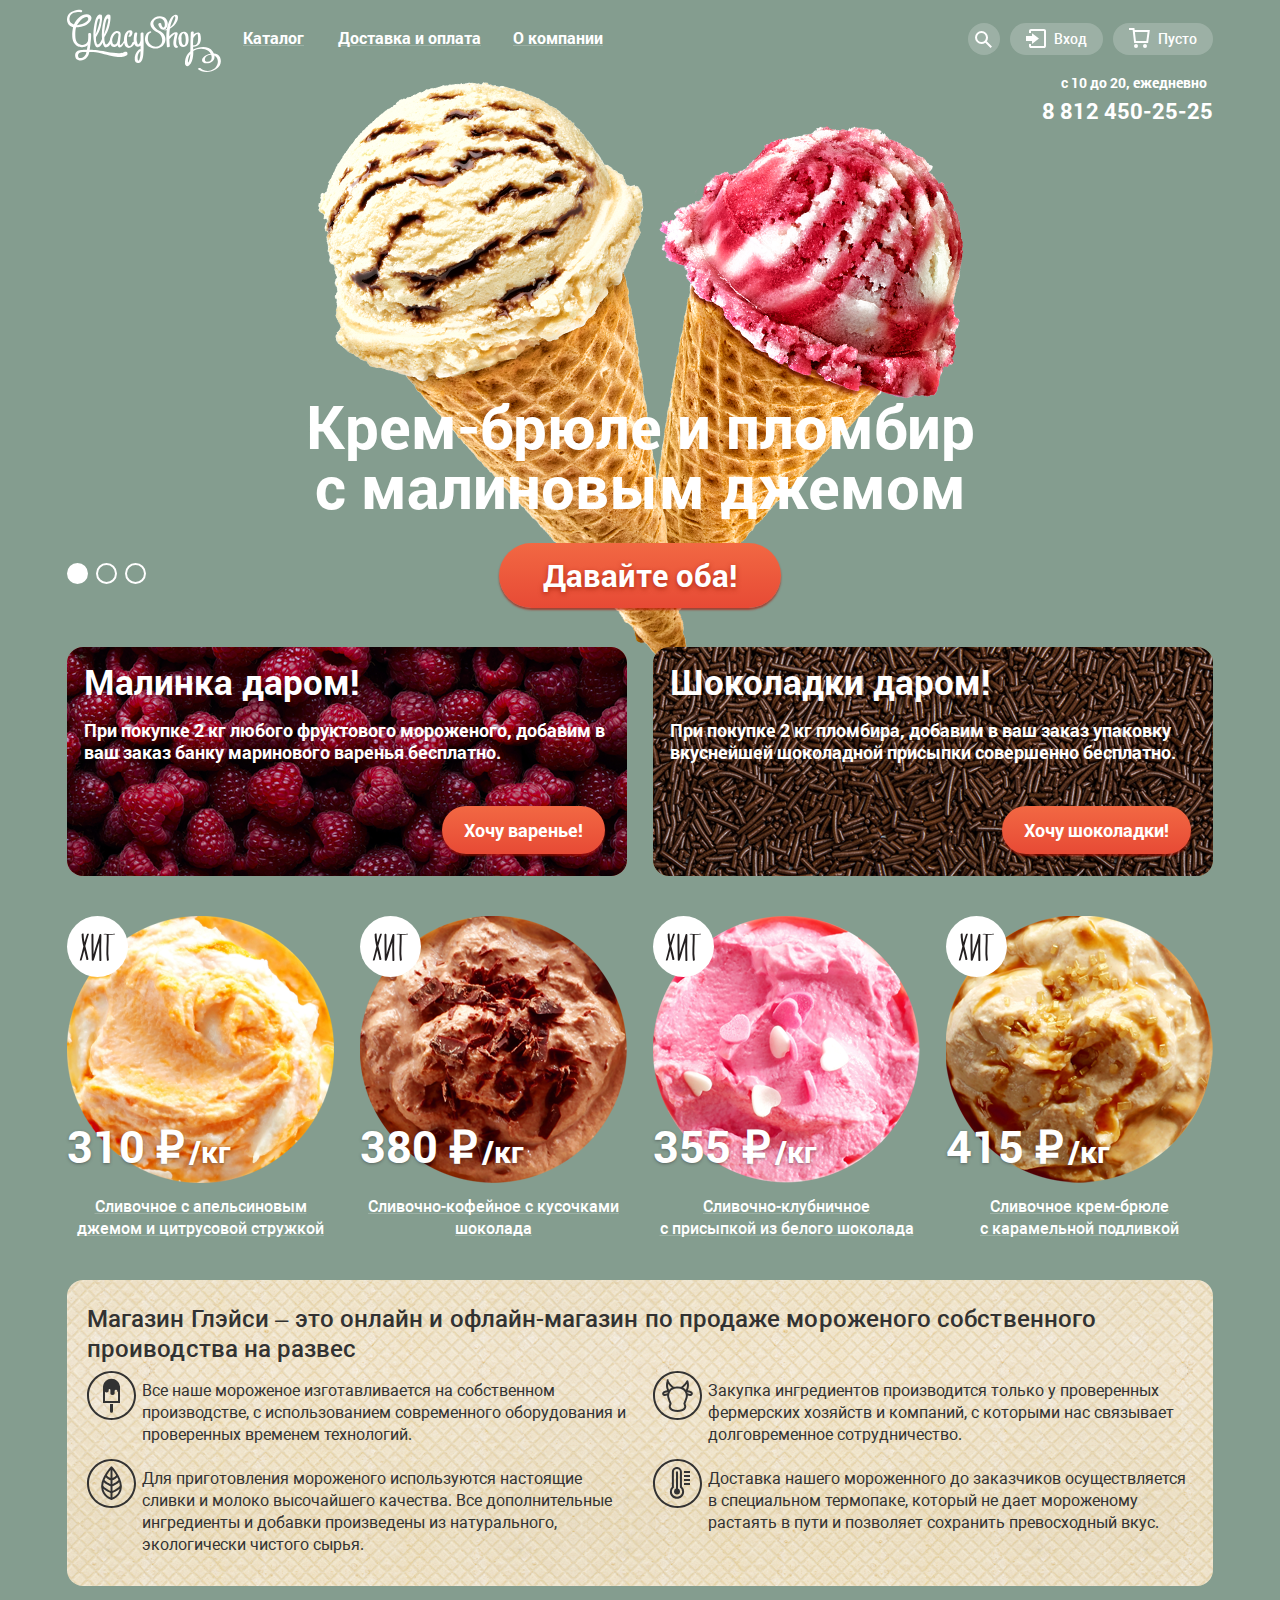
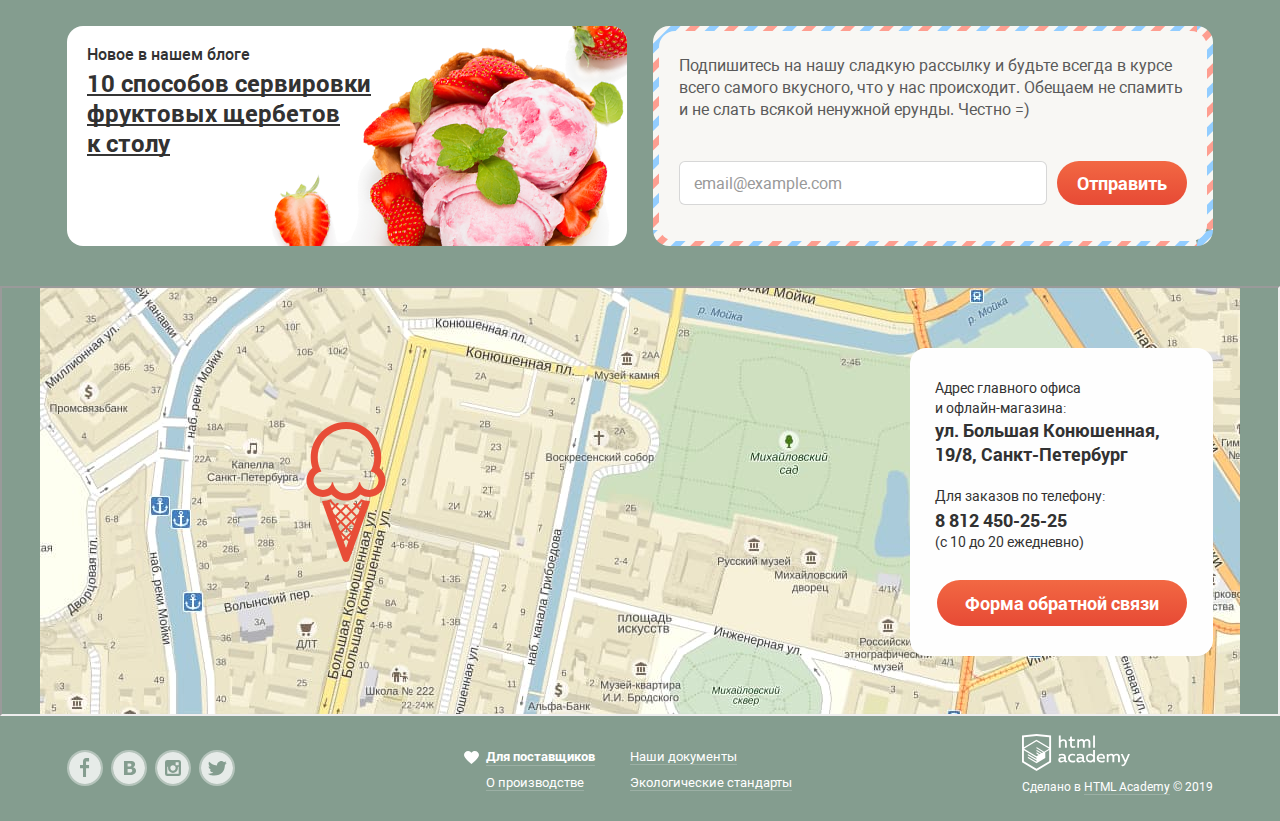
==== commit 0523bd10: "Доработал по замечаниям первой проверки защиты" ====
--- a/index.html
+++ b/index.html
@@ -16,44 +16,44 @@
       <nav class="header-menu">
         <ul class="header-menu-list">
           <li class="header-menu-item">
-            <a class="header-menu-reff hidden-menu-open" href="#">Каталог</a>
+            <a class="header-menu-link hidden-menu-open" href="#">Каталог</a>
 
             <div class="hidden-menu">
               <h2 class="hidden-menu-title">Новинки</h2>
 
               <ul class="hidden-menu-list">
                 <li class="hidden-menu-item">
-                  <a class="hidden-reff" href="catalog.html">Сливочное</a>
+                  <a class="hidden-link" href="catalog.html">Сливочное</a>
                 </li>
 
                 <li class="hidden-menu-item">
-                  <a class="hidden-reff" href="#">Щербеты</a>
+                  <a class="hidden-link" href="#">Щербеты</a>
                 </li>
 
                 <li class="hidden-menu-item">
-                  <a class="hidden-reff" href="#">Фруктовый лед</a>
+                  <a class="hidden-link" href="#">Фруктовый лед</a>
                 </li>
 
                 <li class="hidden-menu-item">
-                  <a class="hidden-reff" href="#">Мелорин</a>
+                  <a class="hidden-link" href="#">Мелорин</a>
                 </li>
               </ul>
             </div>
           </li>
 
           <li class="header-menu-item">
-            <a class="header-menu-reff" href="#">Доставка и оплата</a>
+            <a class="header-menu-link" href="#">Доставка и оплата</a>
           </li>
 
           <li class="header-menu-item">
-            <a class="header-menu-reff"  href="#">О компании</a>
+            <a class="header-menu-link"  href="#">О компании</a>
           </li>
         </ul>
       </nav>
 
       <ul class="header-login-menu">
         <li class="login-menu-item">
-          <a class="login-menu-btn search-btn" aria-label="Найти на сайте"></a>
+          <a class="login-menu-btn search-btn" href="#" aria-label="Найти на сайте"></a>
 
           <form action="https://echo.htmlacademy.ru" class="search-form" method="get">
             <label for="search-on-document" class="visually-hidden">Поиск на сайте</label>
@@ -74,9 +74,9 @@
 
             <input id="login-password" class="text-field" type="email" placeholder="......">
 
-            <button class="gl-btn enter-btn" type="submit">Войти</button>
-
-            <div class="login-reff">
+            <button class="project-btn enter-btn" type="submit">Войти</button>
+
+            <div class="login-links">
               <a href="#">Забыли пароль?</a>
 
               <a href="#">Новая регистрация</a>
@@ -149,7 +149,7 @@
 
               <p class="promo-item-text">При покупке 2 кг любого фруктового мороженого, добавим в ваш заказ банку маринового варенья бесплатно.</p>
 
-              <a class="gl-btn promo-item-btn" href="#">Хочу варенье!</a>
+              <a class="project-btn promo-item-btn" href="#">Хочу варенье!</a>
             </li>
 
             <li class="promo-action-item">
@@ -157,7 +157,7 @@
 
               <p class="promo-item-text">При покупке 2 кг пломбира, добавим в ваш заказ упаковку вкуснейшей шоколадной присыпки совершенно бесплатно.</p>
 
-              <a class="gl-btn promo-item-btn" href="#">Хочу шоколадки!</a>
+              <a class="project-btn promo-item-btn" href="#">Хочу шоколадки!</a>
             </li>
           </ul>
         </section>
@@ -169,7 +169,7 @@
             <li class="product-item hit-wrapper">
               <h3 class="product-title">Сливочное с апельсиновым<br> джемом и цитрусовой стружкой</h3>
 
-              <img class="product-img" src="img/item-hit_1.png" height="267" width="267" alt="Фото Сливочное с апельсиновым джемом"/>
+              <img class="product-img" src="img/item-hit-1.png" height="267" width="267" alt="Фото Сливочное с апельсиновым джемом"/>
 
               <div class="product-price-wrapper">
                 <span class="product-price">310 ₽</span>
@@ -177,15 +177,13 @@
                 <span class="product-weight">/кг</span>
               </div>
 
-              <div class="under-hover">
-                <a class="gl-btn show-btn" href="#">Быстрый просмотр</a>
-              </div>
+              <a class="project-btn show-btn" href="#">Быстрый просмотр</a>
             </li>
 
             <li class="product-item hit-wrapper">
               <h3 class="product-title">Сливочно-кофейное с кусочками шоколада</h3>
 
-              <img class="product-img" src="img/item-hit_2.png" height="267" width="267" alt="Фото Сливочно-кофейное"/>
+              <img class="product-img" src="img/item-hit-2.png" height="267" width="267" alt="Фото Сливочно-кофейное"/>
 
               <div class="product-price-wrapper">
                 <span class="product-price">380 ₽</span>
@@ -193,15 +191,13 @@
                 <span class="product-weight">/кг</span>
               </div>
 
-              <div class="under-hover">
-                <a class="gl-btn show-btn" href="#">Быстрый просмотр</a>
-              </div>
+              <a class="project-btn show-btn" href="#">Быстрый просмотр</a>
             </li>
 
             <li class="product-item hit-wrapper">
               <h3 class="product-title">Сливочно-клубничное<br> с присыпкой из белого шоколада</h3>
 
-              <img class="product-img" src="img/item-hit_3.png" height="267" width="267" alt="Фото Сливочно-клубничное"/>
+              <img class="product-img" src="img/item-hit-3.png" height="267" width="267" alt="Фото Сливочно-клубничное"/>
 
               <div class="product-price-wrapper">
                 <span class="product-price">355 ₽</span>
@@ -209,15 +205,13 @@
                 <span class="product-weight">/кг</span>
               </div>
 
-              <div class="under-hover">
-                <a class="gl-btn show-btn" href="#">Быстрый просмотр</a>
-              </div>
+              <a class="project-btn show-btn" href="#">Быстрый просмотр</a>
             </li>
 
             <li class="product-item hit-wrapper">
               <h3 class="product-title">Сливочное крем-брюле<br> с карамельной подливкой </h3>
 
-              <img class="product-img" src="img/item-hit_4.png" height="267" width="267" alt="Фото Сливочное крем-брюле"/>
+              <img class="product-img" src="img/item-hit-4.png" height="267" width="267" alt="Фото Сливочное крем-брюле"/>
 
               <div class="product-price-wrapper">
                 <span class="product-price">415 ₽</span>
@@ -225,9 +219,7 @@
                 <span class="product-weight">/кг</span>
               </div>
 
-              <div class="under-hover">
-                <a class="gl-btn show-btn" href="#">Быстрый просмотр</a>
-              </div>
+              <a class="project-btn show-btn" href="#">Быстрый просмотр</a>
             </li>
            </ul>
         </section>
@@ -236,19 +228,19 @@
           <h2 class="shop-intro-title">Магазин Глэйси – это онлайн и офлайн-магазин по продаже мороженого собственного проиводства на развес</h2>
 
           <ul class="shop-intro-list">
-            <li class="shop-intro-item">
+            <li class="shop-intro-item technology">
               <p class="shop-intro-text">Все наше мороженое изготавливается на собственном производстве, с использованием современного оборудования и проверенных временем технологий.</p>
             </li>
 
-            <li class="shop-intro-item">
+            <li class="shop-intro-item purchase">
               <p class="shop-intro-text">Закупка ингредиентов производится только у проверенных фермерских хозяйств и компаний, с которыми нас связывает долговременное сотрудничество.</p>
             </li>
 
-            <li class="shop-intro-item">
+            <li class="shop-intro-item raw-materials">
               <p class="shop-intro-text">Для приготовления мороженого используются настоящие сливки и молоко высочайшего качества. Все дополнительные ингредиенты и добавки произведены из натурального, экологически чистого сырья.</p>
             </li>
 
-            <li class="shop-intro-item">
+            <li class="shop-intro-item delivery">
               <p class="shop-intro-text">Доставка нашего мороженного до заказчиков осуществляется в специальном термопаке, который не дает мороженому растаять в пути и позволяет сохранить превосходный вкус.</p>
             </li>
           </ul>
@@ -260,7 +252,7 @@
           <div class="news-in-blog">
             <h3 class="news-title">Новое в нашем блоге</h3>
 
-            <a class="news-reff">10 способов сервировки<br> фруктовых щербетов<br> к столу</a>
+            <a class="news-link">10 способов сервировки<br> фруктовых щербетов<br> к столу</a>
           </div>
 
           <div class="subscribe-box">
@@ -272,7 +264,7 @@
               <form class="subscribe-form">
                 <label for="subscribe" class="visually-hidden">email для подписки</label>
                 <input id="subscribe" class="subscribe-field" type="email" placeholder="email@example.com" required>
-                <button class="gl-btn subscribe-btn" type="submit">Отправить</button>
+                <button class="project-btn subscribe-btn" type="submit">Отправить</button>
               </form>
             </div>
           </div>
@@ -298,33 +290,36 @@
 
             <p class="contact-text">Для заказов по телефону:</p>
 
-            <a class="contact-phone-reff" href="tel:88124502525">8 812 450-25-25</a>
+            <a class="contact-phone-link" href="tel:88124502525">8 812 450-25-25</a>
 
             <p class="contact-text">(с 10 до 20 ежедневно)</p>
 
-            <a class="gl-btn feedback-btn js-subscribe" href="#">Форма обратной связи</a>
+            <a class="project-btn feedback-btn js-subscribe" href="#">Форма обратной связи</a>
           </div>
         </div>
       </section>
     </main>
 
     <footer class="main-footer container">
-      <ul class="social-reff-list">
-        <li class="social-reff-item"><a class="social-reff fb-reff" href="#" aria-label="Мы в фейсбуке"></a></li>
-        <li class="social-reff-item"><a class="social-reff vk-reff" href="#" aria-label="Мы в контакте"></a></li>
-        <li class="social-reff-item"><a class="social-reff inst-reff" href="#" aria-label="Мы в инстаграме"></a></li>
-        <li class="social-reff-item"><a class="social-reff tw-reff" href="#" aria-label="Мы в твитере"></a></li>
+      <ul class="social-links-list">
+        <li class="social-link-item"><a class="social-link fb-link" href="#" aria-label="Мы в фейсбуке"></a></li>
+
+        <li class="social-link-item"><a class="social-link vk-link" href="#" aria-label="Мы в контакте"></a></li>
+
+        <li class="social-link-item"><a class="social-link inst-link" href="#" aria-label="Мы в инстаграме"></a></li>
+
+        <li class="social-link-item"><a class="social-link tw-link" href="#" aria-label="Мы в твитере"></a></li>
       </ul>
 
       <ul class="footer-menu-list">
-        <li class="footer-menu-item like-item"><a class="footer-menu-reff" href="#">Для поставщиков</a></li>
-        <li class="footer-menu-item"><a class="footer-menu-reff" href="#">Наши документы</a></li>
-        <li class="footer-menu-item"><a class="footer-menu-reff" href="#">О производстве</a></li>
-        <li class="footer-menu-item"><a class="footer-menu-reff" href="#">Экологические стандарты</a></li>
+        <li class="footer-menu-item like-item"><a class="footer-menu-link" href="#">Для поставщиков</a></li>
+        <li class="footer-menu-item"><a class="footer-menu-link" href="#">Наши документы</a></li>
+        <li class="footer-menu-item"><a class="footer-menu-link" href="#">О производстве</a></li>
+        <li class="footer-menu-item"><a class="footer-menu-link" href="#">Экологические стандарты</a></li>
       </ul>
 
       <div class="academy-block">
-        <a class="htmlacademy-reff" href="https://htmlacademy.ru/intensive/htmlcss" aria-label="Логотип академии">
+        <a class="htmlacademy-link" href="https://htmlacademy.ru/intensive/htmlcss" aria-label="Переход на страницу курса">
           <svg class="htmlacademy-svg" id="Layer_1" xmlns="http://www.w3.org/2000/svg" viewBox="0 0 108.08 36.85" width="108" height="39">
             <title>logo-htmlacademy-small1</title>
 
@@ -357,7 +352,7 @@
 
           <textarea id="message-field" class="message-area-field js-textarea" name="message-text" placeholder="В свободной форме"></textarea>
 
-          <button class="gl-btn submit-btn" type="submit">Отправить</button>
+          <button class="project-btn submit-btn" type="submit">Отправить</button>
         </form>
       </div>
     </section>
--- a/css/style.mini.css
+++ b/css/style.mini.css
@@ -1,2 +1,2 @@
 
-@-webkit-keyframes bounce{0%{transform:translateY(-2000px)}70%{transform:translateY(30px)}90%{transform:translateY(-10px)}to{transform:translateY(0)}}@keyframes bounce{0%{transform:translateY(-2000px)}70%{transform:translateY(30px)}90%{transform:translateY(-10px)}to{transform:translateY(0)}}@-webkit-keyframes shake{0%,to{transform:translateX(0)}10%,30%,50%,70%,90%{transform:translateX(-10px)}20%,40%,60%,80%{transform:translateX(10px)}}@keyframes shake{0%,to{transform:translateX(0)}10%,30%,50%,70%,90%{transform:translateX(-10px)}20%,40%,60%,80%{transform:translateX(10px)}}@font-face{font-family:"Roboto";src:url(../fonts/roboto.woff2) format("woff2"),url(../fonts/roboto.woff) format("woff");font-weight:400;font-style:normal}@font-face{font-family:"Roboto Bold";src:url(../fonts/robotobold.woff2) format("woff2"),url(../fonts/robotobold.woff) format("woff");font-weight:700;font-style:normal}@font-face{font-family:"Roboto Medium";src:url(../fonts/robotomedium.woff2) format("woff2"),url(../fonts/robotomedium.woff) format("woff");font-weight:500;font-style:normal}:root{--basic-white: #FFFFFF;--basic-dark: #323232;--basic-gray: #EDEDED;--border-gray: #D3D3D2;--border-basket: #CACAC7;--basic-basket-price: #ABABAB;--basic-red-light: #F26843;--basic-red-dark: #E74A35;--shadow-dark: #696969;--shadow-red: #AC1000;--shadow-red-dark: #942718;--reff-dark: #353535;--reff-red: #FFBC9E;--reff-red2: #E84D37;--basic-placeholder: #999999;--basic-form-dark: #5A5A5A;--close-btn-dark: #231F20;--background-white: #F8F7F4;--background-green: #849D8F;--background-gray: #8996A6;--background-red: #9D8B84;--background-red-light: #FBDED7;--background-red-bright: #F6B5A5;--background-red-dark: #D07058;--background-contact-field: #FEFEFE;--opacity-black-007: rgba(0, 0, 0, 0.07);--opacity-black-02: rgba(0, 0, 0, 0.2);--popup-background-03: rgba(0, 0, 0, 0.3);--opacity-black-04: rgba(0, 0, 0, 0.4);--opacity-gray-052: rgba(178, 178, 178, 0.52);--opacity-black-03: rgba(171, 171, 171, 0.3);--opacity-gray-02: rgba(50, 50, 50, 0.2);--opacity-gray-03: rgba(50, 50, 50, 0.3);--opacity-text-gray: rgba(49, 50, 53, 0.5);--opacity-white-02: rgba(255, 255, 255, 0.2);--opacity-white-03: rgba(255, 255, 255, 0.3);--opacity-white-04: rgba(255, 255, 255, 0.4);--opacity-white-05: rgba(255, 255, 255, 0.5);--opacity-white-07: rgba(255, 255, 255, 0.7);--opacity-price-range-scale: rgba(248, 247, 244, 0.5);--opacity-red-03: rgba(255, 188, 158, 0.3);--opacity-red-064: rgba(172, 16, 0, 0.64);--opacity-red-025: rgba(172, 16, 0, 0.25);--opacity-red-076: rgba(160, 32, 11, 0.76);--form-field-border-focus: rgba(46, 136, 228, 0.52)}.visually-hidden{position:absolute;width:1px;height:1px;margin:-1px;border:0;padding:0;clip:rect(0 0 0 0);overflow:hidden}body{min-width:1180px;margin:0;padding:0;font-family:"Roboto",Arial,sans-serif;font-style:normal;font-weight:400;font-size:16px;line-height:22px;color:var(--basic-white)}a{text-decoration:none}img{max-width:100%;height:auto}.document-page{height:100%}.container{width:1146px;padding:0 27px;margin:0 auto}.gl-btn{padding:0;font-family:"Roboto Bold",Arial,sans-serif;font-style:normal;font-weight:700;font-size:18px;color:var(--basic-white);background:linear-gradient(180deg,var(--basic-red-light) 0%,var(--basic-red-dark) 100%);border:0;cursor:pointer}.gl-btn:focus,.sort-select>option:focus{outline:0}.gl-btn:focus,.gl-btn:hover{background:linear-gradient(0deg,var(--opacity-white-02),var(--opacity-white-02)),linear-gradient(180deg,var(--basic-red-light) 0%,var(--basic-red-dark) 100%);box-shadow:0 2px 2px var(--shadow-red)}.gl-btn:active{background:linear-gradient(0deg,var(--opacity-black-007),var(--opacity-black-007)),linear-gradient(180deg,var(--basic-red-light) 0%,var(--basic-red-dark) 100%);box-shadow:inset 0 2px 2px var(--shadow-red-dark)}.page-body{min-height:100%;display:grid;grid-template-rows:-webkit-min-content 1fr -webkit-min-content;grid-template-rows:min-content 1fr min-content;align-content:start;background-repeat:no-repeat;background-position:50% 82px}.page-wrapper-1{background-image:url("../img/group 1.png")}.catalog-wrapper-1,.page-wrapper-1{background-color:var(--background-green)}.page-wrapper-2{background-color:var(--background-gray);background-image:url("../img/group 2.png")}.page-wrapper-3{background-color:var(--background-red);background-image:url("../img/group 3.png")}.main-header{display:grid;grid-template-rows:-webkit-min-content -webkit-min-content 1fr;grid-template-rows:min-content min-content 1fr;grid-template-columns:154px 1fr 1fr;margin-bottom:20px}.index-logo,.main-logo{grid-column:1/2;grid-row:1/2;margin-top:9px}.main-logo{display:inline-block}.htmlacademy-reff:active>.htmlacademy-svg path,.htmlacademy-reff:focus>.htmlacademy-svg path,.htmlacademy-reff:hover>.htmlacademy-svg path,.main-logo:active>.logo-svg g,.main-logo:focus>.logo-svg g,.main-logo:hover>.logo-svg g{fill:var(--reff-red)}.header-menu{grid-column:2/3;grid-row:1/2;padding-left:9px;margin-top:22px}.header-menu-list{margin:0;padding:0;list-style:none}.header-menu-item{display:inline-block;position:relative;margin-right:2px;text-align:center;line-height:33px;vertical-align:baseline}.header-menu-item:first-child{width:87px;margin-right:4px}.header-menu-item a{display:inline-block;padding:0 13px;font-family:"Roboto Bold",Arial,sans-serif;font-style:normal;font-weight:700;line-height:18px;color:var(--basic-white);-webkit-text-decoration:underline solid var(--opacity-white-02);text-decoration:underline solid var(--opacity-white-02);-webkit-text-decoration-skip-ink:none;text-decoration-skip-ink:none;box-sizing:border-box}.header-menu-item:not(.current-page):focus .header-menu-reff,.header-menu-item:not(.current-page):hover .header-menu-reff{color:var(--basic-dark);text-align:center;vertical-align:baseline;line-height:31px;background-color:var(--basic-white);border-radius:26px}.header-menu-item:not(.current-page):active .header-menu-reff{background:var(--basic-gray);box-shadow:inset 0 2px 1px var(--shadow-dark)}.current-page .header-menu-reff:active,.current-page .header-menu-reff:focus,.header-menu-item.current-page .header-menu-reff{display:inline-block;width:85px;height:31px;color:var(--basic-white);text-align:center;vertical-align:baseline;line-height:31px;background-color:var(--background-red-dark);box-shadow:none;border-radius:26px}.hidden-menu-open{margin-bottom:5px}.hidden-menu{display:none;position:absolute;left:-6px;min-width:143px;min-height:171px;background:var(--basic-white);box-shadow:0 20px 20px var(--opacity-black-04);border-radius:4px;z-index:3}.hidden-menu-title{margin:10px 5px 0;padding-bottom:9px;padding-left:16px;color:var(--basic-dark);font-size:14px;line-height:18px;text-align:left;border-bottom:1px solid var(--opacity-gray-02)}.hidden-menu-list{list-style:none;padding:0;margin-top:6px}.hidden-menu-item{margin-bottom:5px;text-align:left}.hidden-menu-item a{display:block;width:100%;height:27px;margin-bottom:-1px;padding-left:21px;font-family:"Roboto",Arial,sans-serif;font-style:normal;font-weight:400;color:var(--basic-dark);font-size:14px;line-height:27px;box-sizing:border-box}.hidden-menu-item .page-here{color:var(--basic-white);text-decoration:none;background:var(--background-red-dark);cursor:default}.hidden-reff:not(.page-here):focus,.hidden-reff:not(.page-here):hover{color:var(--basic-dark);background:var(--background-red-light);border:0}.hidden-reff:not(.page-here):active{color:var(--basic-dark);background:var(--background-red-bright)}.header-menu-item:hover .hidden-menu,.hidden-menu-open:focus+.hidden-menu{display:block}.header-login-menu{display:flex;grid-column:3/-1;grid-row:1/2;justify-self:end;margin-top:23px;margin-bottom:0;padding:0;list-style:none}.login-menu-item{position:relative;display:inline-block;vertical-align:top}.login-menu-btn{height:32px;font-family:"Roboto Medium",Arial,sans-serif;font-style:normal;font-weight:500;font-size:14px;line-height:32px;color:var(--basic-white);background-color:var(--opacity-white-02);border:0;border-radius:20px}.login-menu-btn:focus:not(.basket-btn),.login-menu-item:hover .login-menu-btn:not(.basket-btn){color:var(--basic-dark);background-color:var(--basic-white)}.search-btn,.search-btn::before{display:inline-block;vertical-align:baseline}.search-btn{width:32px;margin-right:10px;padding-top:3px;box-sizing:border-box;cursor:pointer}.login-menu-item:hover .search-btn{top:-36px;right:0}.search-btn::before{content:url(../img/loupe_white.svg);margin-top:1px;margin-left:7px}.login-menu-item:hover .search-btn::before,.search-btn:focus::before{content:url(../img/loupe_black.svg)}.login-btn{display:inline-block;margin-right:10px;padding:0 16px;vertical-align:baseline;box-sizing:border-box}.login-btn::before{content:url(../img/entrance_white.svg);margin-right:8px;vertical-align:-11%}.login-btn:focus::before,.login-menu-item:hover .login-btn::before{content:url(../img/entrance_black.svg)}.login-menu-item:hover .login-form{display:flex}.basket-btn{display:inline-block;padding:0 16px;vertical-align:baseline;box-sizing:border-box}.basket-btn::before{content:url(../img/basket_white.svg);margin-right:8px;vertical-align:-11%}.basket-btn.has-product{color:var(--basic-dark);background-color:var(--basic-white)}.basket-btn:not(.has-product){cursor:default}.basket-btn.has-product::before{content:url(../img/basket-red.svg);margin-right:8px;vertical-align:-11%}.basket-btn.has-product:focus::before,.login-menu-item:hover .basket-btn.has-product::before{content:url(../img/basket-red.svg)}.search-field{display:none}.login-menu-item:hover .search-form{display:flex;justify-content:center;align-items:center;position:absolute;top:36px;right:10px;width:341px;height:84px;background:var(--background-white);box-shadow:0 20px 20px var(--opacity-black-04);border-radius:4px}.login-menu-item:hover .search-field{display:block;width:311px;height:44px;padding-left:14px;font-family:"Roboto Bold",Arial,sans-serif;font-style:normal;font-weight:700;font-size:15px;line-height:42px;letter-spacing:-.03em;background:var(--basic-white);border:1px solid var(--border-gray);box-sizing:border-box;border-radius:4px}.search-field::-webkit-input-placeholder{font-family:"Roboto",Arial,sans-serif;font-style:normal;font-weight:400;font-size:15px;line-height:16px;color:var(--basic-placeholder)}.search-field::-moz-placeholder{font-family:"Roboto",Arial,sans-serif;font-style:normal;font-weight:400;font-size:15px;line-height:16px;color:var(--basic-placeholder)}.search-field::placeholder{font-family:"Roboto",Arial,sans-serif;font-style:normal;font-weight:400;font-size:15px;line-height:16px;color:var(--basic-placeholder)}.login-menu-item .search-field:hover{box-shadow:0 0 0 1px var(--opacity-gray-052)}.login-menu-item .search-field:focus{outline:0;box-shadow:0 0 0 1px var(--form-field-border-focus)}.login-form{display:none;flex-wrap:wrap;position:absolute;top:36px;right:10px;width:277px;height:214px;background:var(--background-white);box-shadow:0 20px 20px var(--opacity-black-04);border-radius:4px;z-index:10}.text-field{width:241px;height:44px;margin:0 auto;padding-left:16px;font-family:"Roboto Bold",Arial,sans-serif;font-style:normal;font-weight:700;font-size:14px;line-height:42px;background:var(--basic-white);border:1px solid var(--border-gray);box-sizing:border-box;border-radius:4px}.text-field:first-of-type{margin-top:20px}.text-field::-webkit-input-placeholder{font-family:"Roboto",Arial,sans-serif;font-style:normal;font-weight:400;font-size:14px;line-height:16px;color:var(--basic-placeholder)}.text-field::-moz-placeholder{font-family:"Roboto",Arial,sans-serif;font-style:normal;font-weight:400;font-size:14px;line-height:16px;color:var(--basic-placeholder)}.text-field::placeholder{font-family:"Roboto",Arial,sans-serif;font-style:normal;font-weight:400;font-size:14px;line-height:16px;color:var(--basic-placeholder)}.text-field:hover{box-shadow:0 0 0 1px var(--opacity-gray-052)}.text-field:focus{outline:0;box-shadow:0 0 0 1px var(--form-field-border-focus)}.enter-btn{width:103px;height:44px;margin-left:19px;padding:0;line-height:16px;box-shadow:0 1px 2px var(--opacity-red-025);border-radius:26px}.login-reff{display:flex;flex-direction:column;margin-top:2px;margin-left:20px}.login-reff a{margin-bottom:6px;font-family:"Roboto",Arial,sans-serif;font-style:normal;font-weight:400;font-size:13px;line-height:15px;color:var(--basic-dark);-webkit-text-decoration:underline solid var(--opacity-gray-03);text-decoration:underline solid var(--opacity-gray-03)}.login-reff a:active,.login-reff a:focus,.login-reff a:hover{color:var(--reff-red2);-webkit-text-decoration:underline solid var(--opacity-red-03);text-decoration:underline solid var(--opacity-red-03)}.basket-form{display:none}.login-menu-item:hover .basket-form.has-product{display:block;position:absolute;top:36px;right:0;width:539px;min-height:242px;padding-bottom:21px;background:var(--background-white);box-shadow:0 20px 20px var(--opacity-black-04);border-radius:4px;box-sizing:border-box;z-index:10}.product-items-list{margin:0 15px;padding:15px 0;list-style:none;border-bottom:1px solid var(--border-basket)}.product-item-basket{display:flex;align-items:start;margin-bottom:16px;padding-left:6px}.product-item-basket:last-child{margin-bottom:0}.remove-btn{width:11px;height:11px;margin-top:15px;background-color:transparent;background-image:url(../img/cross-small.svg);background-repeat:no-repeat;background-position:center;border:0}.product-item-basket img{margin-top:5px;margin-left:9px;margin-right:13px}.product-item-basket span,.total-price span{font-style:normal;line-height:16px;color:var(--basic-dark)}.product-item-basket span{display:inline-block;max-width:216px;margin-top:14px;font-family:"Roboto",Arial,sans-serif;font-weight:400;font-size:13px;vertical-align:baseline}.qty-product{margin-left:31px}.product-item-basket .item-price{color:var(--basic-basket-price)}.total-amount{margin-left:26px}.product-order{display:flex;flex-direction:column;align-items:flex-end;margin-top:12px;margin-right:13px}.total-price span{font-family:"Roboto Bold",Arial,sans-serif;font-weight:700;font-size:15px}.buy-btn{display:inline-block;margin-top:11px;padding:14px 15px;line-height:16px;vertical-align:middle;box-shadow:0 1px 2px var(--opacity-red-025);border-radius:26px}.breadcrumbs{grid-column:1/3;grid-row:2/3;display:flex;flex-direction:column-reverse;padding-top:20px}.breadcrumbs-list li,.catalog-title{font-style:normal;color:var(--basic-white)}.catalog-title{margin-top:-6px;margin-bottom:0;font-family:"Roboto Bold",Arial,sans-serif;font-weight:700;font-size:35px;line-height:41px}.breadcrumbs-list{margin:0;padding:0;list-style:none}.breadcrumbs-list li{display:inline-block;font-family:"Roboto",Arial,sans-serif;font-weight:400;font-size:14px;line-height:16px;vertical-align:top}.breadcrumbs-list li:nth-child(2){margin-left:5px}.breadcrumbs-list li:last-child{margin-left:5px}.breadcrumbs-list li:nth-child(2)::before{content:url(../img/icon-right-small.svg);margin-right:4px}.breadcrumbs-list li:last-child::before{content:url(../img/icon-right-small.svg);margin-right:8px}.breadcrumbs-list a{color:var(--basic-white);-webkit-text-decoration:underline solid var(--opacity-white-03);text-decoration:underline solid var(--opacity-white-03)}.breadcrumbs-list a:focus,.breadcrumbs-list a:hover,.breadcrumbs-lista:active{color:var(--reff-red);-webkit-text-decoration:underline solid var(--opacity-red-03);text-decoration:underline solid var(--opacity-red-03)}.header-contact{grid-column:3/-1;grid-row:2/3;justify-self:end;margin-top:2px}.header-contact.catalog-page{margin-top:-4px}.header-contact a,.header-contact p{font-family:"Roboto Bold",Arial,sans-serif;font-style:normal;font-weight:700}.header-contact p{margin-top:0;margin-left:19px;margin-bottom:8px;font-size:14px;line-height:16px}.header-contact a{font-size:22px;line-height:24px;color:var(--basic-white)}.header-contact a:active,.header-contact a:focus,.header-contact a:hover{color:var(--reff-red)}.slider{position:relative;grid-column:1/-1;grid-row:3/-1;padding-top:271px;text-align:center;color:var(--basic-white)}.slider-list{margin:0;padding:0;list-style:none}.slide{display:none}.slide-current{display:block}.button,.slide-title{font-family:"Roboto Bold",Arial,sans-serif;font-style:normal;font-weight:700}.slide-title{width:700px;margin:0 auto 27px;font-size:60px;line-height:60px}.button{display:inline-block;padding:12px 44px;font-size:31px;line-height:41px;text-align:center;color:#fff;vertical-align:top;text-decoration:none;text-shadow:0 2px 5px var(--opacity-red-076);background:#f26843;background:linear-gradient(180deg,var(--basic-red-light),var(--basic-red-dark));border-radius:50px;box-shadow:0 2px 2px var(--opacity-red-064);border:0;cursor:pointer}.button:hover{background:linear-gradient(0deg,var(--opacity-white-02),var(--opacity-white-02)),linear-gradient(180deg,var(--basic-red-light) 0%,var(--basic-red-dark) 100%);box-shadow:0 2px 2px var(--shadow-red)}.button:active{background:linear-gradient(0deg,var(--opacity-black-007),var(--opacity-black-007)),linear-gradient(180deg,var(--basic-red-light) 0%,var(--basic-red-dark) 100%);box-shadow:inset 0 2px 2px var(--shadow-red-dark)}.slider-controls{position:absolute;bottom:24px;left:0;display:flex;width:79px;justify-content:space-between;z-index:20}.slider-controls button{padding:0;width:21px;height:21px;background-color:transparent;border:2px solid var(--basic-white);border-radius:50%;cursor:pointer;outline:0}.slider-control:focus,.slider-control:hover{background-color:var(--opacity-white-04)}.slider-control.current,.slider-control:active{background-color:var(--basic-white)}.promo-action{margin-top:19px}.promo-action-list{display:flex;justify-content:space-between;padding:0;list-style:none}.promo-action-item{display:flex;flex-direction:column;width:560px;min-height:229px;padding-left:17px;padding-right:22px;border:0;border-radius:16px;box-sizing:border-box}.promo-action-item:first-child{background-image:url(../img/background-raspberry.png);background-size:cover}.promo-action-item:last-child{background-image:url(../img/background-chocolate.png);background-size:cover}.promo-item-title{margin-top:14px;margin-bottom:0;font-size:35px;line-height:41px}.product-price-wrapper span,.promo-item-text,.promo-item-title{font-family:"Roboto Bold",Arial,sans-serif;font-style:normal;font-weight:700;color:var(--basic-white)}.promo-item-text{margin-top:17px;font-size:18px;line-height:22px}.promo-item-btn{margin-top:25px;display:inline-block;align-self:flex-end;padding:13px 22px;box-shadow:0 2px 2px var(--opacity-red-064);border-radius:70px}.product-hit{margin-top:34px;margin-bottom:7px}.product-list{display:flex;justify-content:space-between;flex-wrap:wrap;padding:0;margin:0;list-style:none}.product-item{position:relative;display:flex;flex-direction:column;align-items:center;width:267px;min-height:320px;padding-top:6px;padding-bottom:71px;background-color:transparent}.hit-wrapper::before{content:url(../img/hit.svg);position:absolute;top:6px;left:0;width:61px;height:61px;z-index:5}.product-title{margin:0;font-family:"Roboto Medium",Arial,sans-serif;font-style:normal;font-weight:500;font-size:16px;line-height:22px;text-align:center;color:var(--basic-white);-webkit-text-decoration:underline solid var(--opacity-white-02);text-decoration:underline solid var(--opacity-white-02);-webkit-text-decoration-skip-ink:none;text-decoration-skip-ink:none}.product-img{order:-2;z-index:-1}.product-price-wrapper{align-self:flex-start;order:-1;margin-top:-60px;margin-bottom:27px}.product-price-wrapper span{text-shadow:0 1px 3px var(--opacity-text-gray)}.product-price{font-size:45px;line-height:45px}.product-weight{font-size:30px;line-height:35px}.under-hover{position:absolute;top:0;left:-13px;display:none;flex-direction:column;justify-content:flex-end;align-items:center;width:293px;height:100%;padding-bottom:21px;background:var(--opacity-white-02);box-shadow:0 20px 20px var(--opacity-black-02);border-radius:4px;box-sizing:border-box;z-index:5}.show-btn{position:relative;padding:11px 17px;margin-top:7px;line-height:24px;text-align:center;border-radius:50px;z-index:6}.product-item:hover .under-hover{display:flex}.shop-intro{min-height:306px;padding:24px 20px;margin-top:-38px;background:url(../img/pattern_2.png);background-size:contain;border-radius:16px;box-sizing:border-box}.shop-intro-title{margin-top:0;margin-bottom:16px;font-family:"Roboto Medium",Arial,sans-serif;font-style:normal;font-weight:500;font-size:24px;line-height:30px;color:var(--basic-dark);letter-spacing:.003em}.shop-intro-list{display:flex;flex-wrap:wrap;justify-content:space-between;padding:0;margin:0}.shop-intro-item{display:inline-flex;width:540px;margin-bottom:22px}.shop-intro-item:last-child,.shop-intro-item:nth-child(3){margin-bottom:0}.shop-intro-item:first-child::before{content:url(../img/ice-cream.svg);margin-right:6px;margin-top:-9px}.shop-intro-item:nth-child(2)::before{content:url(../img/cow.svg);margin-right:6px;margin-top:-9px}.shop-intro-item:nth-child(3)::before{content:url(../img/eco.svg);margin-right:6px;margin-top:-9px}.shop-intro-item:last-child::before{content:url(../img/thermometer.svg);margin-right:6px;margin-top:-9px}.shop-intro-text{margin:0;font-family:"Roboto",Arial,sans-serif;font-style:normal;font-weight:400;font-size:16px;line-height:22px;color:var(--basic-dark)}.news-and-subscribe{display:flex;justify-content:space-between;margin:40px 0}.news-in-blog,.subscribe-box{width:560px;min-height:220px;border-radius:16px;box-sizing:border-box}.news-in-blog{padding:18px 20px;background-image:url(../img/background-news.png);background-repeat:no-repeat;background-size:contain}.news-reff,.news-title{font-style:normal;color:var(--basic-dark)}.news-title{margin-top:0;margin-bottom:2px;font-family:"Roboto Medium",Arial,sans-serif;font-weight:500;font-size:16px;line-height:22px}.news-reff{font-family:"Roboto Bold",Arial,sans-serif;font-weight:700;font-size:24px;line-height:30px;-webkit-text-decoration:underline solid var(--reff-dark);text-decoration:underline solid var(--reff-dark);-webkit-text-decoration-skip-ink:none;text-decoration-skip-ink:none;cursor:pointer}.news-reff:active,.news-reff:hover{color:var(--reff-red2);-webkit-text-decoration:underline solid var(--opacity-red-03);text-decoration:underline solid var(--opacity-red-03)}.subscribe-box{display:flex;justify-content:center;align-items:center;padding:5px 0;background-image:url(../img/background-mail.png);background-position:-16px -16px;background-size:cover}.subscribe-wrapper{width:548px;min-height:210px;padding:24px 20px;background-color:var(--background-white);border-radius:16px;box-sizing:border-box}.subscribe-text{margin:0;font-family:"Roboto",Arial,sans-serif;font-style:normal;font-weight:400;font-size:16px;line-height:22px;color:var(--basic-form-dark)}.subscribe-form{display:flex;justify-content:space-between;margin-top:40px}.subscribe-field{width:368px;height:44px;padding-left:14px;font-family:"Roboto",Arial,sans-serif;font-style:normal;font-weight:400;font-size:16px;line-height:24px;background:var(--basic-white);border:1px solid var(--opacity-gray-052);box-sizing:border-box;border-radius:6px}.subscribe-field::-webkit-input-placeholder{color:var(--basic-placeholder)}.subscribe-field::-moz-placeholder{color:var(--basic-placeholder)}.subscribe-field::placeholder{color:var(--basic-placeholder)}.subscribe-field:hover{box-shadow:0 0 0 1px var(--opacity-gray-052)}.subscribe-field:focus{outline:0;box-shadow:0 0 0 1px var(--form-field-border-focus)}.subscribe-btn{width:130px;height:44px;border-radius:70px}.main-map{height:430px}.main-map,.map-container{position:relative}.map-container::before{content:url(../img/pin.svg);position:absolute;top:136px;left:266px;z-index:1}.main-map img{position:absolute;top:0;left:0;width:1200px;height:430px;z-index:0}.contact-field,.main-map iframe{position:absolute;box-sizing:border-box}.main-map iframe{top:0;left:0;width:100%;height:430px;z-index:2}.contact-field{top:62px;right:27px;width:303px;min-height:306px;display:flex;flex-direction:column;align-items:flex-start;padding:30px 25px;background:var(--background-contact-field);border-radius:16px;z-index:3}.contact-text{margin:0;font-family:"Roboto",Arial,sans-serif;font-style:normal;font-weight:400;font-size:14px;line-height:20px;color:var(--basic-dark)}.contact-address,.contact-phone-reff{margin-top:0;margin-bottom:20px;font-family:"Roboto Bold",Arial,sans-serif;font-style:normal;font-weight:700;font-size:18px;line-height:24px;color:var(--basic-dark)}.contact-phone-reff{margin-top:2px;margin-bottom:0}.contact-phone-reff:active,.contact-phone-reff:hover{color:var(--reff-red)}.feedback-btn{align-self:center;margin-top:28px;padding:12px 28px;border-radius:70px}.catalog-filter{margin-top:9px}.filter-form{display:flex;flex-wrap:wrap}.filter-form fieldset{display:flex;flex-direction:column;margin-right:11px;padding:0;border:0}.filter-form label,.sort-select{font-family:"Roboto Medium",Arial,sans-serif;font-style:normal;font-weight:500;color:var(--basic-white)}.filter-form label{margin-bottom:7px;font-size:14px;line-height:16px}.sort-field label{margin-left:14px}.sort-select{position:relative;width:196px;height:36px;padding-left:15px;padding-bottom:5px;font-size:16px;line-height:18px;background:var(--opacity-white-02);background-image:url(../img/icon-down-white.svg);background-repeat:no-repeat;background-position:169px 12px;border:0;border-radius:20px;-webkit-appearance:none;-moz-appearance:none;appearance:none}.sort-select:focus{color:var(--basic-dark);background:var(--basic-white);background-image:url(../img/icon-down-black.svg);background-repeat:no-repeat;background-position:169px 12px;outline:0}.sort-select:hover{color:var(--basic-dark);background-image:url(../img/icon-down-black.svg);background-repeat:no-repeat;background-position:169px 12px}.sort-select>option{margin-top:10px;font-family:"Roboto",Arial,sans-serif;font-style:normal;font-weight:400;font-size:14px;line-height:16px;color:var(--basic-dark)}.range-filter{display:flex;flex-direction:column-reverse;width:218px}.range-controls{position:relative;height:36px;padding:0 21px;background:var(--opacity-white-02);border-radius:20px}.range-controls .scale{height:2px;margin-top:15px;padding-left:15px;background:var(--opacity-price-range-scale)}.range-controls .bar{width:60%;height:2px;background:var(--background-white);opacity:1}.range-controls .toggle{position:absolute;top:7px;left:0;width:4px;height:4px;padding:0;border:8px solid var(--basic-white);border-radius:50%;background-color:var(--basic-basket-price);box-shadow:0 2px 2px var(--opacity-black-03);cursor:pointer}.range-controls .toggle:hover{transform:scale(1.2)}.range-controls .toggle-min{left:34px}.range-controls .toggle-max{left:132px}.price-controls{display:flex;margin-left:16px}.price-controls input{display:inline;width:30px;padding:0;margin:0;font-family:inherit;font-size:inherit;text-align:left;color:var(--basic-white);border:0;background:0 0}.filter-form .max-price,.filter-form .min-price{line-height:16px}.filter-form .max-price{margin-left:5px}.max-price input{margin-left:2px}.fat-range-title{margin-left:18px;margin-bottom:7px;font-family:"Roboto Medium",Arial,sans-serif;font-style:normal;font-weight:500;font-size:14px;line-height:16px;color:var(--basic-white)}.fat-range-list{display:flex;align-items:center;width:425px;height:36px;margin:0;padding-left:14px;background:var(--opacity-white-02);border:0;border-radius:20px;box-sizing:border-box;list-style:none}.fat-range-item{margin-right:17px}.fat-range-item:last-child{margin-right:0}.filter-input-checkbox+label,.filter-radio+label{font-family:"Roboto Medium",Arial,sans-serif;font-style:normal;font-weight:500;font-size:16px;line-height:18px;color:var(--basic-white);opacity:.8}.filter-radio+label:before{content:url(../img/radio-off.svg);margin-right:10px;vertical-align:-33%}.filter-radio:checked+label:before{content:url(../img/radio-on.svg)}.filter-input-checkbox:focus+label,.filter-input-checkbox:hover+label,.filter-radio:focus+label,.filter-radio:hover+label{opacity:1}.filter-input-checkbox:disabled+label:before,.filter-radio:disabled+label:before{opacity:.4}.filter-fillers{margin-top:13px}.fillers-title{margin-left:14px;margin-bottom:7px;font-family:"Roboto Medium",Arial,sans-serif;font-style:normal;font-weight:500;font-size:14px;line-height:16px;color:var(--basic-white)}.fillers-list{display:flex;flex-wrap:wrap;align-items:center;min-width:711px;min-height:38px;margin:0;padding:5px 14px;background:var(--opacity-white-02);border:0;border-radius:20px;box-sizing:border-box;list-style:none}.fillers-item{margin-right:20px}.fillers-item:nth-child(2){margin-right:22px}.fillers-item:nth-child(3){margin-right:24px}.fillers-item:nth-child(4){margin-right:21px}.fillers-item:last-child{margin-right:0}.filter-input-checkbox+label:before{content:url(../img/checkbox-off.svg);display:inline-block;width:27px;margin-right:5px;vertical-align:-38%}.fillers-item:nth-of-type(3) label:before{margin-right:9px}.fillers-item:nth-of-type(4) label:before{margin-right:5px}.fillers-item:nth-of-type(5) label:before{margin-right:7px}.filter-input-checkbox:checked+label:before{content:url(../img/checkbox-on.svg)}.filter-btn{width:144px;height:36px;margin-top:37px;font-family:"Roboto Medium",Arial,sans-serif;font-style:normal;font-weight:500;font-size:16px;line-height:18px;color:var(--basic-white);background:var(--opacity-white-02);border:2px solid var(--basic-white);box-sizing:border-box;border-radius:20px}.filter-btn:focus,.filter-btn:hover{color:var(--basic-dark);background:var(--basic-white);outline:0}.filter-btn:active{border:0;box-shadow:inset 0 2px 1px var(--shadow-dark)}.product-catalog{margin-top:33px;margin-bottom:46px}.product-catalog .product-item{margin-bottom:30px}.pagination-menu{display:flex;justify-content:flex-end;padding-bottom:29px;border-bottom:1px solid var(--opacity-white-02)}.pagination-list{display:flex;align-items:center;margin:0;padding:0;list-style:none}.pagination-item{display:flex;justify-content:center;align-items:center}.pagination-item:first-child{margin-right:5px}.page-number-list{display:flex;padding:0;list-style:none}.pagination-item-number{display:inline-block;margin-right:4px;vertical-align:baseline}.pagination-item-number:last-child{margin-right:0}.pagination-item a{display:inline-block;min-width:26px;min-height:26px;font-family:"Roboto Medium",Arial,sans-serif;font-style:normal;font-weight:500;font-size:16px;line-height:26px;color:var(--basic-white);text-align:center}.go-back,.go-forward{background-image:url(../img/icon-arrow.svg);background-repeat:no-repeat;background-position:center}.go-forward{background-position-x:right;background-position-y:center}.go-back{transform:rotate(180deg)}.pagination-item .go-back:not(.disabled),.pagination-item .go-forward:not(.disabled){opacity:1}.pagination-item .active-now{color:var(--basic-dark);background-color:var(--basic-white);border-radius:50%;cursor:default;pointer-events:none}.pagination-item .disabled{cursor:default;pointer-events:none;opacity:.2}.pagination-item a:hover:not(.disabled):not(.active-now){cursor:pointer}.pagination-item .page-link:hover:not(.active-now){background-color:var(--opacity-white-02);border-radius:50%}.pagination-item a:focus{outline:0}.pagination-item-number .page-link:active:not(.active-now){color:var(--basic-dark);background-color:var(--basic-white);border-radius:50%}.main-footer,.social-reff-list{display:flex;justify-content:space-between}.main-footer{padding-top:17px;padding-bottom:25px}.social-reff-list{width:168px;height:32px;margin-top:17px;margin-bottom:0;padding:0;list-style:none}.social-reff,.social-reff-item{display:inline-block;vertical-align:baseline}.social-reff{width:36px;height:36px;border:2px solid var(--opacity-white-05);border-radius:50%;box-sizing:border-box;opacity:.8}.social-reff:hover{opacity:1}.social-reff:active{border:2px solid var(--opacity-white-07);opacity:1}.fb-reff{background-image:url(../img/fb.svg);background-repeat:no-repeat}.inst-reff,.tw-reff,.vk-reff{background-image:url(../img/vk.svg);background-repeat:no-repeat}.inst-reff,.tw-reff{background-image:url(../img/instagram.svg)}.tw-reff{background-image:url(../img/twitter.svg)}.footer-menu-list{display:flex;flex-wrap:wrap;width:330px;min-height:37px;margin-top:12px;margin-bottom:0;padding:0;list-style:none}.footer-menu-item{display:inline-block;vertical-align:baseline;width:144px}.footer-menu-item:last-child{width:186px}.footer-menu-item::before{content:"";display:inline-block;vertical-align:middle;width:22px;height:13px}.like-item::before{content:url(../img/heart.svg);vertical-align:-15%}.footer-menu-reff,.like-item a{font-style:normal;font-size:13px;line-height:18px}.footer-menu-reff{font-family:"Roboto",Arial,sans-serif;font-weight:400;color:var(--basic-white);border-bottom:1px solid var(--opacity-white-02)}.like-item a{font-family:"Roboto Bold",Arial,sans-serif;font-weight:700}.footer-menu-reff:active,.footer-menu-reff:hover{color:var(--reff-red);border-bottom:1px solid var(--opacity-red-03)}.footer-menu-item:hover.like-item::before{content:url(../img/heart-red.svg)}.academy-block{display:flex;flex-direction:column}.academy-text{font-family:"Roboto",Arial,sans-serif;font-style:normal;font-weight:400;font-size:12px;line-height:18px;color:var(--basic-white)}.academy-text a{color:var(--basic-white);border-bottom:1px solid var(--opacity-white-02)}.academy-text a:active,.academy-text a:focus,.academy-text a:hover{color:var(--reff-red);border-bottom:1px solid var(--opacity-red-03)}.message-popup-container{position:fixed;top:0;left:0;display:none;justify-content:center;align-items:center;width:100%;height:100%;background-color:var(--popup-background-03);z-index:10}.popup-show{display:flex;-webkit-animation:bounce .6s;animation:bounce .6s}.popup-error{-webkit-animation:shake .6s;animation:shake .6s}.message-popup{display:flex;flex-direction:column;position:relative;width:477px;height:441px;padding:15px 24px;background:var(--background-white);border-radius:6px;box-sizing:border-box}.message-popup-title{margin:0;font-family:"Roboto Medium",Arial,sans-serif;font-style:normal;font-weight:500;font-size:24px;line-height:28px;color:var(--basic-dark)}.close-btn{position:absolute;top:12px;right:19px;width:18px;height:17px;background-color:transparent;border:0;cursor:pointer;z-index:4}.close-btn::after,.close-btn::before{content:"";position:absolute;top:10px;left:2px;width:22px;height:2px;background-color:var(--close-btn-dark)}.close-btn::before{transform:rotate(45deg)}.close-btn::after{transform:rotate(-45deg)}.close-btn:active::after,.close-btn:active::before,.close-btn:focus::after,.close-btn:focus::before,.close-btn:hover::after,.close-btn:hover::before{background-color:var(--reff-red)}.message-form{display:flex;flex-direction:column;align-items:flex-start}.message-text-field{display:block;width:267px;height:44px;margin-top:20px;margin-left:0;padding-left:14px;font-family:"Roboto Bold",Arial,sans-serif;font-style:normal;font-weight:700;font-size:16px;line-height:20px;text-align:left;background:var(--basic-white);border:1px solid var(--opacity-gray-052);box-sizing:border-box;border-radius:4px}.message-area-field::-webkit-input-placeholder,.message-text-field::-webkit-input-placeholder{font-family:"Roboto",Arial,sans-serif;font-style:normal;font-weight:400;color:var(--basic-placeholder)}.message-area-field::-moz-placeholder,.message-text-field::-moz-placeholder{font-family:"Roboto",Arial,sans-serif;font-style:normal;font-weight:400;color:var(--basic-placeholder)}.message-area-field::placeholder,.message-text-field::placeholder{font-family:"Roboto",Arial,sans-serif;font-style:normal;font-weight:400;color:var(--basic-placeholder)}.message-area-field{display:block;width:428px;height:154px;margin-top:20px;padding-left:14px;padding-top:11px;font-family:"Roboto Bold",Arial,sans-serif;font-style:normal;font-weight:700;font-size:16px;line-height:20px;text-align:left;resize:none;background:var(--basic-white);border:1px solid var(--opacity-gray-052);box-sizing:border-box;border-radius:4px}.submit-btn{align-self:flex-end;width:140px;height:44px;margin-top:25px;border-radius:70px}.message-area-field:hover,.message-text-field:hover{box-shadow:0 0 0 1px var(--opacity-gray-052)}.message-area-field:focus,.message-text-field:focus{outline:0;box-shadow:0 0 0 1px var(--form-field-border-focus)}
+@-webkit-keyframes bounce{0%{transform:translateY(-2000px)}70%{transform:translateY(30px)}90%{transform:translateY(-10px)}to{transform:translateY(0)}}@keyframes bounce{0%{transform:translateY(-2000px)}70%{transform:translateY(30px)}90%{transform:translateY(-10px)}to{transform:translateY(0)}}@-webkit-keyframes shake{0%,to{transform:translateX(0)}10%,30%,50%,70%,90%{transform:translateX(-10px)}20%,40%,60%,80%{transform:translateX(10px)}}@keyframes shake{0%,to{transform:translateX(0)}10%,30%,50%,70%,90%{transform:translateX(-10px)}20%,40%,60%,80%{transform:translateX(10px)}}@font-face{font-family:"Roboto";src:url(../fonts/roboto.woff2) format("woff2"),url(../fonts/roboto.woff) format("woff");font-weight:400;font-style:normal}@font-face{font-family:"Roboto Bold";src:url(../fonts/robotobold.woff2) format("woff2"),url(../fonts/robotobold.woff) format("woff");font-weight:700;font-style:normal}@font-face{font-family:"Roboto Medium";src:url(../fonts/robotomedium.woff2) format("woff2"),url(../fonts/robotomedium.woff) format("woff");font-weight:500;font-style:normal}:root{--basic-white: #FFFFFF;--basic-dark: #323232;--basic-gray: #EDEDED;--border-gray: #D3D3D2;--border-basket: #CACAC7;--basic-basket-price: #ABABAB;--basic-red-light: #F26843;--basic-red-dark: #E74A35;--shadow-dark: #696969;--shadow-red: #AC1000;--shadow-red-dark: #942718;--link-dark: #353535;--link-red: #FFBC9E;--link-red2: #E84D37;--basic-placeholder: #999999;--basic-form-dark: #5A5A5A;--close-btn-dark: #231F20;--background-white: #F8F7F4;--background-green: #849D8F;--background-gray: #8996A6;--background-red: #9D8B84;--background-red-light: #FBDED7;--background-red-bright: #F6B5A5;--background-red-dark: #D07058;--background-contact-field: #FEFEFE;--background-dark-red: #8B0000;--background-chocolate: #8B4513;--background-sand: #FFE4B5;--opacity-black-007: rgba(0, 0, 0, 0.07);--opacity-black-02: rgba(0, 0, 0, 0.2);--popup-background-03: rgba(0, 0, 0, 0.3);--opacity-black-04: rgba(0, 0, 0, 0.4);--opacity-gray-052: rgba(178, 178, 178, 0.52);--opacity-black-03: rgba(171, 171, 171, 0.3);--opacity-gray-02: rgba(50, 50, 50, 0.2);--opacity-gray-03: rgba(50, 50, 50, 0.3);--opacity-text-gray: rgba(49, 50, 53, 0.5);--opacity-white-02: rgba(255, 255, 255, 0.2);--opacity-white-03: rgba(255, 255, 255, 0.3);--opacity-white-04: rgba(255, 255, 255, 0.4);--opacity-white-05: rgba(255, 255, 255, 0.5);--opacity-white-07: rgba(255, 255, 255, 0.7);--opacity-price-range-scale: rgba(248, 247, 244, 0.5);--opacity-red-03: rgba(255, 188, 158, 0.3);--opacity-red-064: rgba(172, 16, 0, 0.64);--opacity-red-025: rgba(172, 16, 0, 0.25);--opacity-red-076: rgba(160, 32, 11, 0.76);--form-field-border-focus: rgba(46, 136, 228, 0.52)}.visually-hidden{position:absolute;width:1px;height:1px;margin:-1px;border:0;padding:0;clip:rect(0 0 0 0);overflow:hidden}body{min-width:1180px;margin:0;padding:0;font-family:"Roboto",Arial,sans-serif;font-style:normal;font-weight:400;font-size:16px;line-height:22px;color:var(--basic-white)}a{text-decoration:none}img{max-width:100%;height:auto}.document-page{height:100%}.container{width:1146px;padding:0 27px;margin:0 auto}.project-btn{padding:0;font-family:"Roboto Bold",Arial,sans-serif;font-style:normal;font-weight:700;font-size:18px;color:var(--basic-white);background:linear-gradient(180deg,var(--basic-red-light) 0%,var(--basic-red-dark) 100%);border:0;cursor:pointer}.project-btn:focus,.sort-select>option:focus{outline:0}.project-btn:focus,.project-btn:hover{background:linear-gradient(0deg,var(--opacity-white-02),var(--opacity-white-02)),linear-gradient(180deg,var(--basic-red-light) 0%,var(--basic-red-dark) 100%);box-shadow:0 2px 2px var(--shadow-red)}.project-btn:active{background:linear-gradient(0deg,var(--opacity-black-007),var(--opacity-black-007)),linear-gradient(180deg,var(--basic-red-light) 0%,var(--basic-red-dark) 100%);box-shadow:inset 0 2px 2px var(--shadow-red-dark)}.page-body{min-height:100%;display:grid;grid-template-rows:-webkit-min-content 1fr -webkit-min-content;grid-template-rows:min-content 1fr min-content;align-content:start;background-repeat:no-repeat;background-position:50% 82px}.page-wrapper-1{background-image:url(../img/group-1.png)}.catalog-wrapper-1,.page-wrapper-1{background-color:var(--background-green)}.page-wrapper-2{background-color:var(--background-gray);background-image:url(../img/group-2.png)}.page-wrapper-3{background-color:var(--background-red);background-image:url(../img/group-3.png)}.main-header{display:grid;grid-template-rows:-webkit-min-content -webkit-min-content 1fr;grid-template-rows:min-content min-content 1fr;grid-template-columns:154px 1fr 1fr;margin-bottom:20px}.index-logo,.main-logo{grid-column:1/2;grid-row:1/2;margin-top:9px}.main-logo{display:inline-block;vertical-align:baseline}.htmlacademy-link:active>.htmlacademy-svg path,.htmlacademy-link:focus>.htmlacademy-svg path,.htmlacademy-link:hover>.htmlacademy-svg path,.main-logo:active>.logo-svg g,.main-logo:focus>.logo-svg g,.main-logo:hover>.logo-svg g{fill:var(--link-red)}.header-menu{grid-column:2/3;grid-row:1/2;padding-left:9px;margin-top:22px}.header-menu-list{margin:0;padding:0;list-style:none}.header-menu-item{display:inline-block;position:relative;margin-right:2px;text-align:center;line-height:33px;vertical-align:baseline}.header-menu-item:first-child{width:87px;margin-right:4px}.header-menu-item a{display:inline-block;padding:0 13px;font-family:"Roboto Bold",Arial,sans-serif;font-style:normal;font-weight:700;line-height:18px;color:var(--basic-white);vertical-align:baseline;-webkit-text-decoration:underline solid var(--opacity-white-02);text-decoration:underline solid var(--opacity-white-02);-webkit-text-decoration-skip-ink:none;text-decoration-skip-ink:none;box-sizing:border-box}.header-menu-item:not(.current-page):focus .header-menu-link,.header-menu-item:not(.current-page):hover .header-menu-link{color:var(--basic-dark);text-align:center;vertical-align:baseline;line-height:31px;background-color:var(--basic-white);border-radius:26px}.header-menu-item:not(.current-page):active .header-menu-link{background:var(--basic-gray);box-shadow:inset 0 2px 1px var(--shadow-dark)}.current-page .header-menu-link:active,.current-page .header-menu-link:focus,.header-menu-item.current-page .header-menu-link{display:inline-block;width:85px;height:31px;color:var(--basic-white);text-align:center;vertical-align:baseline;line-height:31px;background-color:var(--background-red-dark);box-shadow:none;border-radius:26px}.hidden-menu-open{margin-bottom:5px}.hidden-menu{display:none;position:absolute;left:-6px;min-width:143px;min-height:171px;background:var(--basic-white);box-shadow:0 20px 20px var(--opacity-black-04);border-radius:4px;z-index:3}.hidden-menu-title{margin:10px 5px 0;padding-bottom:9px;padding-left:16px;color:var(--basic-dark);font-size:14px;line-height:18px;text-align:left;border-bottom:1px solid var(--opacity-gray-02)}.hidden-menu-list{list-style:none;padding:0;margin-top:6px}.hidden-menu-item{margin-bottom:5px;text-align:left}.hidden-menu-item a{display:block;width:100%;height:27px;margin-bottom:-1px;padding-left:21px;font-family:"Roboto",Arial,sans-serif;font-style:normal;font-weight:400;color:var(--basic-dark);font-size:14px;line-height:27px;box-sizing:border-box}.hidden-menu-item .page-here{color:var(--basic-white);text-decoration:none;background:var(--background-red-dark);cursor:default}.hidden-link:not(.page-here):focus,.hidden-link:not(.page-here):hover{color:var(--basic-dark);background:var(--background-red-light);border:0}.hidden-link:not(.page-here):active{color:var(--basic-dark);background:var(--background-red-bright)}.header-menu-item:hover .hidden-menu,.hidden-menu-open:focus+.hidden-menu{display:block}.header-login-menu{display:flex;grid-column:3/-1;grid-row:1/2;justify-self:end;margin-top:23px;margin-bottom:0;padding:0;list-style:none}.login-menu-item{position:relative;display:inline-block;vertical-align:top}.login-menu-btn{height:32px;font-family:"Roboto Medium",Arial,sans-serif;font-style:normal;font-weight:500;font-size:14px;line-height:32px;color:var(--basic-white);background-color:var(--opacity-white-02);border:0;border-radius:20px}.login-menu-btn:focus:not(.basket-btn),.login-menu-item:hover .login-menu-btn:not(.basket-btn){color:var(--basic-dark);background-color:var(--basic-white)}.search-btn,.search-btn::before{display:inline-block;vertical-align:baseline}.search-btn{width:32px;margin-right:10px;padding-top:3px;box-sizing:border-box;cursor:pointer}.search-btn::before{content:url(../img/loupe-white.svg);margin-top:1px;margin-left:7px}.login-menu-item:hover .search-btn::before,.search-btn:focus::before{content:url(../img/loupe-black.svg)}.login-btn{display:inline-block;margin-right:10px;padding:0 16px;vertical-align:baseline;box-sizing:border-box}.login-btn::before{content:url(../img/entrance-white.svg);margin-right:8px;vertical-align:-11%}.login-btn:focus::before,.login-menu-item:hover .login-btn::before{content:url(../img/entrance-black.svg)}.login-btn:focus+.login-form,.login-menu-item:hover .login-form{display:flex}.basket-btn{display:inline-block;padding:0 16px;vertical-align:baseline;box-sizing:border-box}.basket-btn::before{content:url(../img/basket-white.svg);margin-right:8px;vertical-align:-11%}.basket-btn.has-product{color:var(--basic-dark);background-color:var(--basic-white)}.basket-btn:not(.has-product){cursor:default}.basket-btn.has-product::before{content:url(../img/basket-red.svg);margin-right:8px;vertical-align:-11%}.basket-btn.has-product:focus::before,.login-menu-item:hover .basket-btn.has-product::before{content:url(../img/basket-red.svg)}.search-form{display:none}.login-menu-item:hover .search-form,.search-btn:focus+.search-form{display:flex;justify-content:center;align-items:center;position:absolute;top:36px;right:10px;width:341px;height:84px;background:var(--background-white);box-shadow:0 20px 20px var(--opacity-black-04);border-radius:4px}.search-field{display:block;width:311px;height:44px;padding-left:14px;font-family:"Roboto Bold",Arial,sans-serif;font-style:normal;font-weight:700;font-size:15px;line-height:42px;letter-spacing:-.03em;background:var(--basic-white);border:1px solid var(--border-gray);box-sizing:border-box;border-radius:4px}.search-field::-webkit-input-placeholder{font-family:"Roboto",Arial,sans-serif;font-style:normal;font-weight:400;font-size:15px;line-height:16px;color:var(--basic-placeholder)}.search-field::-moz-placeholder{font-family:"Roboto",Arial,sans-serif;font-style:normal;font-weight:400;font-size:15px;line-height:16px;color:var(--basic-placeholder)}.search-field::placeholder{font-family:"Roboto",Arial,sans-serif;font-style:normal;font-weight:400;font-size:15px;line-height:16px;color:var(--basic-placeholder)}.login-menu-item .search-field:hover{box-shadow:0 0 0 1px var(--opacity-gray-052)}.login-menu-item .search-field:focus{outline:0;box-shadow:0 0 0 1px var(--form-field-border-focus)}.login-form{display:none;flex-wrap:wrap;position:absolute;top:36px;right:10px;width:277px;height:214px;background:var(--background-white);box-shadow:0 20px 20px var(--opacity-black-04);border-radius:4px;z-index:10}.text-field{width:241px;height:44px;margin:0 auto;padding-left:16px;font-family:"Roboto Bold",Arial,sans-serif;font-style:normal;font-weight:700;font-size:14px;line-height:42px;background:var(--basic-white);border:1px solid var(--border-gray);box-sizing:border-box;border-radius:4px}.text-field:first-of-type{margin-top:20px}.text-field::-webkit-input-placeholder{font-family:"Roboto",Arial,sans-serif;font-style:normal;font-weight:400;font-size:14px;line-height:16px;color:var(--basic-placeholder)}.text-field::-moz-placeholder{font-family:"Roboto",Arial,sans-serif;font-style:normal;font-weight:400;font-size:14px;line-height:16px;color:var(--basic-placeholder)}.text-field::placeholder{font-family:"Roboto",Arial,sans-serif;font-style:normal;font-weight:400;font-size:14px;line-height:16px;color:var(--basic-placeholder)}.text-field:hover{box-shadow:0 0 0 1px var(--opacity-gray-052)}.text-field:focus{outline:0;box-shadow:0 0 0 1px var(--form-field-border-focus)}.enter-btn{width:103px;height:44px;margin-left:19px;padding:0;line-height:16px;box-shadow:0 1px 2px var(--opacity-red-025);border-radius:26px}.login-links{display:flex;flex-direction:column;margin-top:2px;margin-left:20px}.login-links a{margin-bottom:6px;font-family:"Roboto",Arial,sans-serif;font-style:normal;font-weight:400;font-size:13px;line-height:15px;color:var(--basic-dark);-webkit-text-decoration:underline solid var(--opacity-gray-03);text-decoration:underline solid var(--opacity-gray-03)}.login-links a:active,.login-links a:focus,.login-links a:hover{color:var(--link-red2);-webkit-text-decoration:underline solid var(--opacity-red-03);text-decoration:underline solid var(--opacity-red-03)}.basket-form{display:none}.login-menu-item:hover .basket-form.has-product{display:block;position:absolute;top:36px;right:0;width:539px;min-height:242px;padding-bottom:21px;background:var(--background-white);box-shadow:0 20px 20px var(--opacity-black-04);border-radius:4px;box-sizing:border-box;z-index:10}.product-items-list{margin:0 15px;padding:15px 0;list-style:none;border-bottom:1px solid var(--border-basket)}.product-item-basket{display:flex;align-items:start;margin-bottom:16px;padding-left:6px}.product-item-basket:last-child{margin-bottom:0}.remove-btn{width:11px;height:11px;margin-top:15px;background-color:transparent;background-image:url(../img/cross-small.svg);background-repeat:no-repeat;background-position:center;border:0}.product-item-basket img{margin-top:5px;margin-left:9px;margin-right:13px}.product-item-basket span,.total-price span{font-style:normal;line-height:16px;color:var(--basic-dark)}.product-item-basket span{display:inline-block;max-width:216px;margin-top:14px;font-family:"Roboto",Arial,sans-serif;font-weight:400;font-size:13px;vertical-align:baseline}.qty-product{margin-left:31px}.product-item-basket .item-price{color:var(--basic-basket-price)}.total-amount{margin-left:26px}.product-order{display:flex;flex-direction:column;align-items:flex-end;margin-top:12px;margin-right:13px}.total-price span{font-family:"Roboto Bold",Arial,sans-serif;font-weight:700;font-size:15px}.buy-btn{display:inline-block;margin-top:11px;padding:14px 15px;line-height:16px;vertical-align:middle;box-shadow:0 1px 2px var(--opacity-red-025);border-radius:26px}.breadcrumbs{grid-column:1/3;grid-row:2/3;display:flex;flex-direction:column-reverse;padding-top:20px}.catalog-title{margin-top:-6px;margin-bottom:0;font-family:"Roboto Bold",Arial,sans-serif;font-style:normal;font-weight:700;font-size:35px;line-height:41px;color:var(--basic-white)}.breadcrumbs-list{margin:0;padding:0;list-style:none}.breadcrumbs-item{display:inline-block;font-family:"Roboto",Arial,sans-serif;font-style:normal;font-weight:400;font-size:14px;line-height:16px;color:var(--basic-white);vertical-align:top}.breadcrumbs-item:nth-child(2){margin-left:5px}.breadcrumbs-item:last-child{margin-left:5px}.breadcrumbs-item:nth-child(n+2)::before{content:url(../img/icon-right-small.svg);margin-right:4px}.breadcrumbs-item:last-child::before{content:url(../img/icon-right-small.svg);margin-right:8px}.breadcrumbs-item a{color:var(--basic-white);-webkit-text-decoration:underline solid var(--opacity-white-03);text-decoration:underline solid var(--opacity-white-03)}.breadcrumbs-item a:active,.breadcrumbs-item a:focus,.breadcrumbs-item a:hover{color:var(--link-red);-webkit-text-decoration:underline solid var(--opacity-red-03);text-decoration:underline solid var(--opacity-red-03)}.header-contact{grid-column:3/-1;grid-row:2/3;justify-self:end;margin-top:2px}.header-contact.catalog-page{margin-top:-4px}.header-contact a,.header-contact p{font-family:"Roboto Bold",Arial,sans-serif;font-style:normal;font-weight:700}.header-contact p{margin-top:0;margin-left:19px;margin-bottom:8px;font-size:14px;line-height:16px}.header-contact a{font-size:22px;line-height:24px;color:var(--basic-white)}.header-contact a:active,.header-contact a:focus,.header-contact a:hover{color:var(--link-red)}.slider{position:relative;grid-column:1/-1;grid-row:3/-1;padding-top:271px;text-align:center;color:var(--basic-white)}.slider-list{margin:0;padding:0;list-style:none}.slide{display:none}.slide-current{display:block}.button,.slide-title{font-family:"Roboto Bold",Arial,sans-serif;font-style:normal;font-weight:700}.slide-title{width:700px;margin:0 auto 27px;font-size:60px;line-height:60px}.button{display:inline-block;padding:12px 44px;font-size:31px;line-height:41px;text-align:center;color:var(--basic-white);vertical-align:top;text-decoration:none;text-shadow:0 2px 5px var(--opacity-red-076);background:#f26843;background:linear-gradient(180deg,var(--basic-red-light),var(--basic-red-dark));border-radius:50px;box-shadow:0 2px 2px var(--opacity-red-064);border:0;cursor:pointer}.button:hover{background:linear-gradient(0deg,var(--opacity-white-02),var(--opacity-white-02)),linear-gradient(180deg,var(--basic-red-light) 0%,var(--basic-red-dark) 100%);box-shadow:0 2px 2px var(--shadow-red)}.button:active{background:linear-gradient(0deg,var(--opacity-black-007),var(--opacity-black-007)),linear-gradient(180deg,var(--basic-red-light) 0%,var(--basic-red-dark) 100%);box-shadow:inset 0 2px 2px var(--shadow-red-dark)}.slider-controls{position:absolute;bottom:24px;left:0;display:flex;width:79px;justify-content:space-between;z-index:20}.slider-controls button{padding:0;width:21px;height:21px;background-color:transparent;border:2px solid var(--basic-white);border-radius:50%;cursor:pointer;outline:0}.slider-control:focus,.slider-control:hover{background-color:var(--opacity-white-04)}.slider-control.current,.slider-control:active{background-color:var(--basic-white)}.promo-action{margin-top:19px}.promo-action-list{display:flex;justify-content:space-between;padding:0;list-style:none}.promo-action-item{display:flex;flex-direction:column;width:560px;min-height:229px;padding:14px 22px 22px 17px;border:0;border-radius:16px;box-sizing:border-box}.promo-action-item:first-child{background-color:var(--background-dark-red);background-image:url(../img/background-raspberry.png);background-size:cover}.promo-action-item:last-child{background-color:var(--background-chocolate);background-image:url(../img/background-chocolate.png);background-size:cover}.promo-item-text,.promo-item-title{font-family:"Roboto Bold",Arial,sans-serif;font-style:normal;font-weight:700;color:var(--basic-white)}.promo-item-title{margin:0;font-size:35px;line-height:41px}.promo-item-text{margin-top:17px;font-size:18px;line-height:22px}.promo-item-btn{margin-top:25px;display:inline-block;align-self:flex-end;padding:13px 22px;box-shadow:0 2px 2px var(--opacity-red-064);border-radius:70px;vertical-align:baseline}.product-hit{margin-top:34px;margin-bottom:78px}.product-list{display:flex;justify-content:flex-start;flex-wrap:wrap;padding:0;margin:0;list-style:none}.product-item{position:relative;display:flex;flex-direction:column;align-items:center;width:267px;min-height:320px;margin-right:26px;padding-top:6px;background-color:transparent}.product-item:nth-child(4n){margin-right:0}.product-item:hover{z-index:2}.hit-wrapper::before{content:url(../img/hit.svg);position:absolute;top:6px;left:0;width:61px;height:61px;z-index:5}.product-title{margin:0;font-family:"Roboto Medium",Arial,sans-serif;font-style:normal;font-weight:500;font-size:16px;line-height:22px;text-align:center;color:var(--basic-white);-webkit-text-decoration:underline solid var(--opacity-white-02);text-decoration:underline solid var(--opacity-white-02);-webkit-text-decoration-skip-ink:none;text-decoration-skip-ink:none}.product-img{order:-2;z-index:-1}.product-price-wrapper{align-self:flex-start;order:-1;margin-top:-60px;margin-bottom:27px}.product-price-wrapper span{font-family:"Roboto Bold",Arial,sans-serif;font-style:normal;font-weight:700;color:var(--basic-white);text-shadow:0 1px 3px var(--opacity-text-gray)}.product-price{font-size:45px;line-height:45px}.product-weight{font-size:30px;line-height:35px}.show-btn{display:none;margin-left:auto;margin-right:auto;padding:11px 17px;line-height:24px;text-align:center;border-radius:50px;z-index:6}.product-item:hover .show-btn{display:block;position:absolute;bottom:-50px;left:32px}.product-item:hover::after{position:absolute;content:"";left:-13px;top:0;right:-13px;bottom:-70px;z-index:-1;background:var(--opacity-white-02);box-shadow:0 20px 20px var(--opacity-black-02);border-radius:4px;box-sizing:border-box}.shop-intro{min-height:306px;padding:24px 20px;margin-top:-38px;background-color:var(--background-sand);background:url(../img/pattern-2.png);background-size:contain;border-radius:16px;box-sizing:border-box}.shop-intro-title{margin-top:0;margin-bottom:16px;font-family:"Roboto Medium",Arial,sans-serif;font-style:normal;font-weight:500;font-size:24px;line-height:30px;color:var(--basic-dark);letter-spacing:.003em}.shop-intro-list{display:flex;flex-wrap:wrap;justify-content:space-between;padding:0;margin:0}.shop-intro-item{display:inline-flex;width:540px;margin-bottom:22px}.shop-intro-item:last-child,.shop-intro-item:nth-child(3){margin-bottom:0}.shop-intro-item.technology::before{content:url(../img/ice-cream.svg);margin-right:6px;margin-top:-9px}.shop-intro-item.purchase::before{content:url(../img/cow.svg);margin-right:6px;margin-top:-9px}.shop-intro-item.raw-materials::before{content:url(../img/eco.svg);margin-right:6px;margin-top:-9px}.shop-intro-item.delivery::before{content:url(../img/thermometer.svg);margin-right:6px;margin-top:-9px}.shop-intro-text{margin:0;font-family:"Roboto",Arial,sans-serif;font-style:normal;font-weight:400;font-size:16px;line-height:22px;color:var(--basic-dark)}.news-and-subscribe{display:flex;justify-content:space-between;margin:40px 0}.news-in-blog,.subscribe-box{width:560px;min-height:220px;border-radius:16px;box-sizing:border-box}.news-in-blog{padding:18px 20px;background-color:var(--basic-white);background-image:url(../img/background-news.png);background-repeat:no-repeat;background-size:contain}.news-link,.news-title{font-style:normal;color:var(--basic-dark)}.news-title{margin-top:0;margin-bottom:2px;font-family:"Roboto Medium",Arial,sans-serif;font-weight:500;font-size:16px;line-height:22px}.news-link{font-family:"Roboto Bold",Arial,sans-serif;font-weight:700;font-size:24px;line-height:30px;-webkit-text-decoration:underline solid var(--link-dark);text-decoration:underline solid var(--link-dark);-webkit-text-decoration-skip-ink:none;text-decoration-skip-ink:none;cursor:pointer}.news-link:active,.news-link:hover{color:var(--link-red2);-webkit-text-decoration:underline solid var(--opacity-red-03);text-decoration:underline solid var(--opacity-red-03)}.subscribe-box{display:flex;justify-content:center;align-items:center;padding:5px 0;background-image:url(../img/background-mail.png);background-position:-16px -16px;background-size:cover}.subscribe-wrapper{width:548px;min-height:210px;padding:24px 20px;background-color:var(--background-white);border-radius:16px;box-sizing:border-box}.subscribe-text{margin:0;font-family:"Roboto",Arial,sans-serif;font-style:normal;font-weight:400;font-size:16px;line-height:22px;color:var(--basic-form-dark)}.subscribe-form{display:flex;justify-content:space-between;margin-top:40px}.subscribe-field{width:368px;height:44px;padding-left:14px;font-family:"Roboto",Arial,sans-serif;font-style:normal;font-weight:400;font-size:16px;line-height:24px;background:var(--basic-white);border:1px solid var(--opacity-gray-052);box-sizing:border-box;border-radius:6px}.subscribe-field::-webkit-input-placeholder{color:var(--basic-placeholder)}.subscribe-field::-moz-placeholder{color:var(--basic-placeholder)}.subscribe-field::placeholder{color:var(--basic-placeholder)}.subscribe-field:hover{box-shadow:0 0 0 1px var(--opacity-gray-052)}.subscribe-field:focus{outline:0;box-shadow:0 0 0 1px var(--form-field-border-focus)}.subscribe-btn{width:130px;height:44px;border-radius:70px}.main-map{height:430px}.main-map,.map-container{position:relative}.map-container::before{content:url(../img/pin.svg);position:absolute;top:136px;left:266px;z-index:1}.main-map img{position:absolute;top:0;left:0;width:1200px;height:430px;z-index:0}.contact-field,.main-map iframe{position:absolute;box-sizing:border-box}.main-map iframe{top:0;left:0;width:100%;height:430px;z-index:2}.contact-field{top:62px;right:27px;width:303px;min-height:306px;display:flex;flex-direction:column;align-items:flex-start;padding:30px 25px;background:var(--background-contact-field);border-radius:16px;z-index:3}.contact-text{margin:0;font-family:"Roboto",Arial,sans-serif;font-style:normal;font-weight:400;font-size:14px;line-height:20px;color:var(--basic-dark)}.contact-address,.contact-phone-link{margin-top:0;margin-bottom:20px;font-family:"Roboto Bold",Arial,sans-serif;font-style:normal;font-weight:700;font-size:18px;line-height:24px;color:var(--basic-dark)}.contact-phone-link{margin-top:2px;margin-bottom:0}.contact-phone-link:active,.contact-phone-link:hover{color:var(--link-red)}.feedback-btn{align-self:center;margin-top:28px;padding:12px 28px;border-radius:70px}.catalog-filter{margin-top:9px}.filter-form{display:flex;flex-wrap:wrap}.filter-form fieldset{display:flex;flex-direction:column;margin-right:11px;padding:0;border:0}.filter-form label,.sort-select{font-family:"Roboto Medium",Arial,sans-serif;font-style:normal;font-weight:500;color:var(--basic-white)}.filter-form label{margin-bottom:7px;font-size:14px;line-height:16px}.sort-field label{margin-left:14px}.sort-select{position:relative;width:196px;height:36px;padding-left:15px;padding-bottom:5px;font-size:16px;line-height:18px;background:var(--opacity-white-02);background-image:url(../img/icon-down-white.svg);background-repeat:no-repeat;background-position:169px 12px;border:0;border-radius:20px;-webkit-appearance:none;-moz-appearance:none;appearance:none}.sort-select:focus{color:var(--basic-dark);background:var(--basic-white);background-image:url(../img/icon-down-black.svg);background-repeat:no-repeat;background-position:169px 12px;outline:0}.sort-select:hover{color:var(--basic-dark);background-image:url(../img/icon-down-black.svg);background-repeat:no-repeat;background-position:169px 12px}.sort-select>option{margin-top:10px;font-family:"Roboto",Arial,sans-serif;font-style:normal;font-weight:400;font-size:14px;line-height:16px;color:var(--basic-dark)}.range-filter{display:flex;flex-direction:column-reverse;width:218px}.range-controls{position:relative;height:36px;padding:0 21px;background:var(--opacity-white-02);border-radius:20px}.range-controls .scale{height:2px;margin-top:15px;padding-left:15px;background:var(--opacity-price-range-scale)}.range-controls .bar{width:60%;height:2px;background:var(--background-white);opacity:1}.range-controls .toggle{position:absolute;display:inline-block;top:7px;left:0;width:4px;height:4px;padding:0;vertical-align:baseline;border:8px solid var(--basic-white);border-radius:50%;background-color:var(--basic-basket-price);box-shadow:0 2px 2px var(--opacity-black-03);cursor:pointer}.range-controls .toggle:hover{transform:scale(1.2)}.range-controls .toggle-min{left:34px}.range-controls .toggle-max{left:132px}.price-controls{display:flex;margin-left:16px}.price-controls input{display:inline;width:30px;padding:0;margin:0;font-family:inherit;font-size:inherit;text-align:left;color:var(--basic-white);border:0;background:0 0}.filter-form .max-price,.filter-form .min-price{line-height:16px}.filter-form .max-price{margin-left:5px}.max-price input{margin-left:2px}.fat-range-title{margin-left:18px;margin-bottom:7px;font-family:"Roboto Medium",Arial,sans-serif;font-style:normal;font-weight:500;font-size:14px;line-height:16px;color:var(--basic-white)}.fat-range-list{display:flex;align-items:center;min-width:425px;height:36px;margin:0;padding-left:14px;background:var(--opacity-white-02);border:0;border-radius:20px;box-sizing:border-box;list-style:none}.fat-range-item{margin-right:17px}.fat-range-item:last-child{margin-right:0}.filter-input-checkbox+label,.filter-radio+label{font-family:"Roboto Medium",Arial,sans-serif;font-style:normal;font-weight:500;font-size:16px;line-height:18px;color:var(--basic-white);opacity:.8}.filter-radio+label:before{content:url(../img/radio-off.svg);margin-right:10px;vertical-align:-33%}.filter-radio:checked+label:before{content:url(../img/radio-on.svg)}.filter-input-checkbox:focus+label,.filter-input-checkbox:hover+label,.filter-radio:focus+label,.filter-radio:hover+label{opacity:1}.filter-input-checkbox:disabled+label:before,.filter-radio:disabled+label:before{opacity:.4}.filter-fillers{margin-top:13px}.fillers-title{margin-left:14px;margin-bottom:7px;font-family:"Roboto Medium",Arial,sans-serif;font-style:normal;font-weight:500;font-size:14px;line-height:16px;color:var(--basic-white)}.fillers-list{display:flex;flex-wrap:wrap;align-items:center;min-width:711px;min-height:38px;margin:0;padding:5px 14px;background:var(--opacity-white-02);border:0;border-radius:20px;box-sizing:border-box;list-style:none}.fillers-item{margin-right:20px}.fillers-item:nth-child(2){margin-right:22px}.fillers-item:nth-child(3){margin-right:24px}.fillers-item:nth-child(4){margin-right:21px}.fillers-item:last-child{margin-right:0}.filter-input-checkbox+label:before{content:url(../img/checkbox-off.svg);display:inline-block;width:27px;margin-right:5px;vertical-align:-38%}.fillers-item:nth-of-type(3) label:before{margin-right:9px}.fillers-item:nth-of-type(4) label:before{margin-right:5px}.fillers-item:nth-of-type(5) label:before{margin-right:7px}.filter-input-checkbox:checked+label:before{content:url(../img/checkbox-on.svg)}.filter-btn{width:144px;height:36px;margin-top:37px;font-family:"Roboto Medium",Arial,sans-serif;font-style:normal;font-weight:500;font-size:16px;line-height:18px;color:var(--basic-white);background:var(--opacity-white-02);border:2px solid var(--basic-white);box-sizing:border-box;border-radius:20px}.filter-btn:focus,.filter-btn:hover{color:var(--basic-dark);background:var(--basic-white);outline:0}.filter-btn:active{border:0;box-shadow:inset 0 2px 1px var(--shadow-dark)}.product-catalog{margin-top:33px;margin-bottom:46px}.product-catalog .product-item{margin-bottom:30px}.pagination-menu{display:flex;justify-content:flex-end;padding-bottom:29px;border-bottom:1px solid var(--opacity-white-02)}.pagination-list{display:flex;align-items:center;margin:0;padding:0;list-style:none}.pagination-item{display:flex;justify-content:center;align-items:center}.pagination-item:first-child{margin-right:5px}.page-number-list{display:flex;padding:0;list-style:none}.pagination-item-number{display:inline-block;margin-right:4px;vertical-align:baseline}.pagination-item-number:last-child{margin-right:0}.pagination-item a{display:inline-block;min-width:26px;min-height:26px;font-family:"Roboto Medium",Arial,sans-serif;font-style:normal;font-weight:500;font-size:16px;line-height:26px;color:var(--basic-white);text-align:center;vertical-align:baseline}.go-back,.go-forward{background-image:url(../img/icon-arrow.svg);background-repeat:no-repeat;background-position:center}.go-forward{background-position-x:right;background-position-y:center}.go-back{transform:rotate(180deg)}.pagination-item .go-back:not(.disabled),.pagination-item .go-forward:not(.disabled){opacity:1}.pagination-item .active-now{color:var(--basic-dark);background-color:var(--basic-white);border-radius:50%;cursor:default;pointer-events:none}.pagination-item .disabled{cursor:default;pointer-events:none;opacity:.2}.pagination-item a:hover:not(.disabled):not(.active-now){cursor:pointer}.pagination-item .page-link:focus:not(.active-now),.pagination-item .page-link:hover:not(.active-now){background-color:var(--opacity-white-02);border-radius:50%}.pagination-item-number .page-link:active:not(.active-now){color:var(--basic-dark);background-color:var(--basic-white);border-radius:50%}.main-footer{display:flex;justify-content:space-between;padding-top:17px;padding-bottom:25px}.social-links-list{display:flex;justify-content:flex-start;min-width:168px;height:32px;margin-top:17px;margin-bottom:0;padding:0;list-style:none}.social-link-item{display:inline-block;vertical-align:baseline;margin-right:8px}.social-link-item:last-child{margin-right:0}.social-link{display:inline-block;vertical-align:baseline;width:36px;height:36px;border:2px solid var(--opacity-white-05);border-radius:50%;box-sizing:border-box;opacity:.8}.social-link:hover{opacity:1}.social-link:active{border:2px solid var(--opacity-white-07);opacity:1}.fb-link{background-image:url(../img/fb.svg);background-repeat:no-repeat}.inst-link,.tw-link,.vk-link{background-image:url(../img/vk.svg);background-repeat:no-repeat}.inst-link,.tw-link{background-image:url(../img/instagram.svg)}.tw-link{background-image:url(../img/twitter.svg)}.footer-menu-list{display:flex;flex-wrap:wrap;width:330px;min-height:37px;margin-top:12px;margin-bottom:0;padding:0;list-style:none}.footer-menu-item{display:inline-block;vertical-align:baseline;width:144px}.footer-menu-item:last-child{width:186px}.footer-menu-item::before{content:"";display:inline-block;vertical-align:middle;width:22px;height:13px}.like-item::before{content:url(../img/heart.svg);vertical-align:-15%}.footer-menu-link,.like-item a{font-style:normal;font-size:13px;line-height:18px}.footer-menu-link{font-family:"Roboto",Arial,sans-serif;font-weight:400;color:var(--basic-white);border-bottom:1px solid var(--opacity-white-02)}.like-item a{font-family:"Roboto Bold",Arial,sans-serif;font-weight:700}.footer-menu-link:active,.footer-menu-link:hover{color:var(--link-red);border-bottom:1px solid var(--opacity-red-03)}.footer-menu-item:hover.like-item::before{content:url(../img/heart-red.svg)}.academy-block{display:flex;flex-direction:column}.academy-text{font-family:"Roboto",Arial,sans-serif;font-style:normal;font-weight:400;font-size:12px;line-height:18px;color:var(--basic-white)}.academy-text a{color:var(--basic-white);border-bottom:1px solid var(--opacity-white-02)}.academy-text a:active,.academy-text a:focus,.academy-text a:hover{color:var(--link-red);border-bottom:1px solid var(--opacity-red-03)}.message-popup-container{position:fixed;top:0;left:0;display:none;justify-content:center;align-items:center;width:100%;height:100%;background-color:var(--popup-background-03);z-index:10}.popup-show{display:flex;-webkit-animation:bounce .6s;animation:bounce .6s}.popup-error{-webkit-animation:shake .6s;animation:shake .6s}.message-popup{display:flex;flex-direction:column;position:relative;width:477px;height:441px;padding:15px 24px;background:var(--background-white);border-radius:6px;box-sizing:border-box}.message-popup-title{margin:0;font-family:"Roboto Medium",Arial,sans-serif;font-style:normal;font-weight:500;font-size:24px;line-height:28px;color:var(--basic-dark)}.close-btn{position:absolute;top:12px;right:19px;width:18px;height:17px;background-color:transparent;border:0;cursor:pointer;z-index:4}.close-btn::after,.close-btn::before{content:"";position:absolute;top:10px;left:2px;width:22px;height:2px;background-color:var(--close-btn-dark)}.close-btn::before{transform:rotate(45deg)}.close-btn::after{transform:rotate(-45deg)}.close-btn:active::after,.close-btn:active::before,.close-btn:focus::after,.close-btn:focus::before,.close-btn:hover::after,.close-btn:hover::before{background-color:var(--link-red)}.message-form{display:flex;flex-direction:column;align-items:flex-start}.message-text-field{display:block;width:267px;height:44px;margin-top:20px;margin-left:0;padding-left:14px;font-family:"Roboto Bold",Arial,sans-serif;font-style:normal;font-weight:700;font-size:16px;line-height:20px;text-align:left;background:var(--basic-white);border:1px solid var(--opacity-gray-052);box-sizing:border-box;border-radius:4px}.message-area-field::-webkit-input-placeholder,.message-text-field::-webkit-input-placeholder{font-family:"Roboto",Arial,sans-serif;font-style:normal;font-weight:400;color:var(--basic-placeholder)}.message-area-field::-moz-placeholder,.message-text-field::-moz-placeholder{font-family:"Roboto",Arial,sans-serif;font-style:normal;font-weight:400;color:var(--basic-placeholder)}.message-area-field::placeholder,.message-text-field::placeholder{font-family:"Roboto",Arial,sans-serif;font-style:normal;font-weight:400;color:var(--basic-placeholder)}.message-area-field{display:block;width:428px;height:154px;margin-top:20px;padding-left:14px;padding-top:11px;font-family:"Roboto Bold",Arial,sans-serif;font-style:normal;font-weight:700;font-size:16px;line-height:20px;text-align:left;resize:none;background:var(--basic-white);border:1px solid var(--opacity-gray-052);box-sizing:border-box;border-radius:4px}.submit-btn{align-self:flex-end;width:140px;height:44px;margin-top:25px;border-radius:70px}.message-area-field:hover,.message-text-field:hover{box-shadow:0 0 0 1px var(--opacity-gray-052)}.message-area-field:focus,.message-text-field:focus{outline:0;box-shadow:0 0 0 1px var(--form-field-border-focus)}
